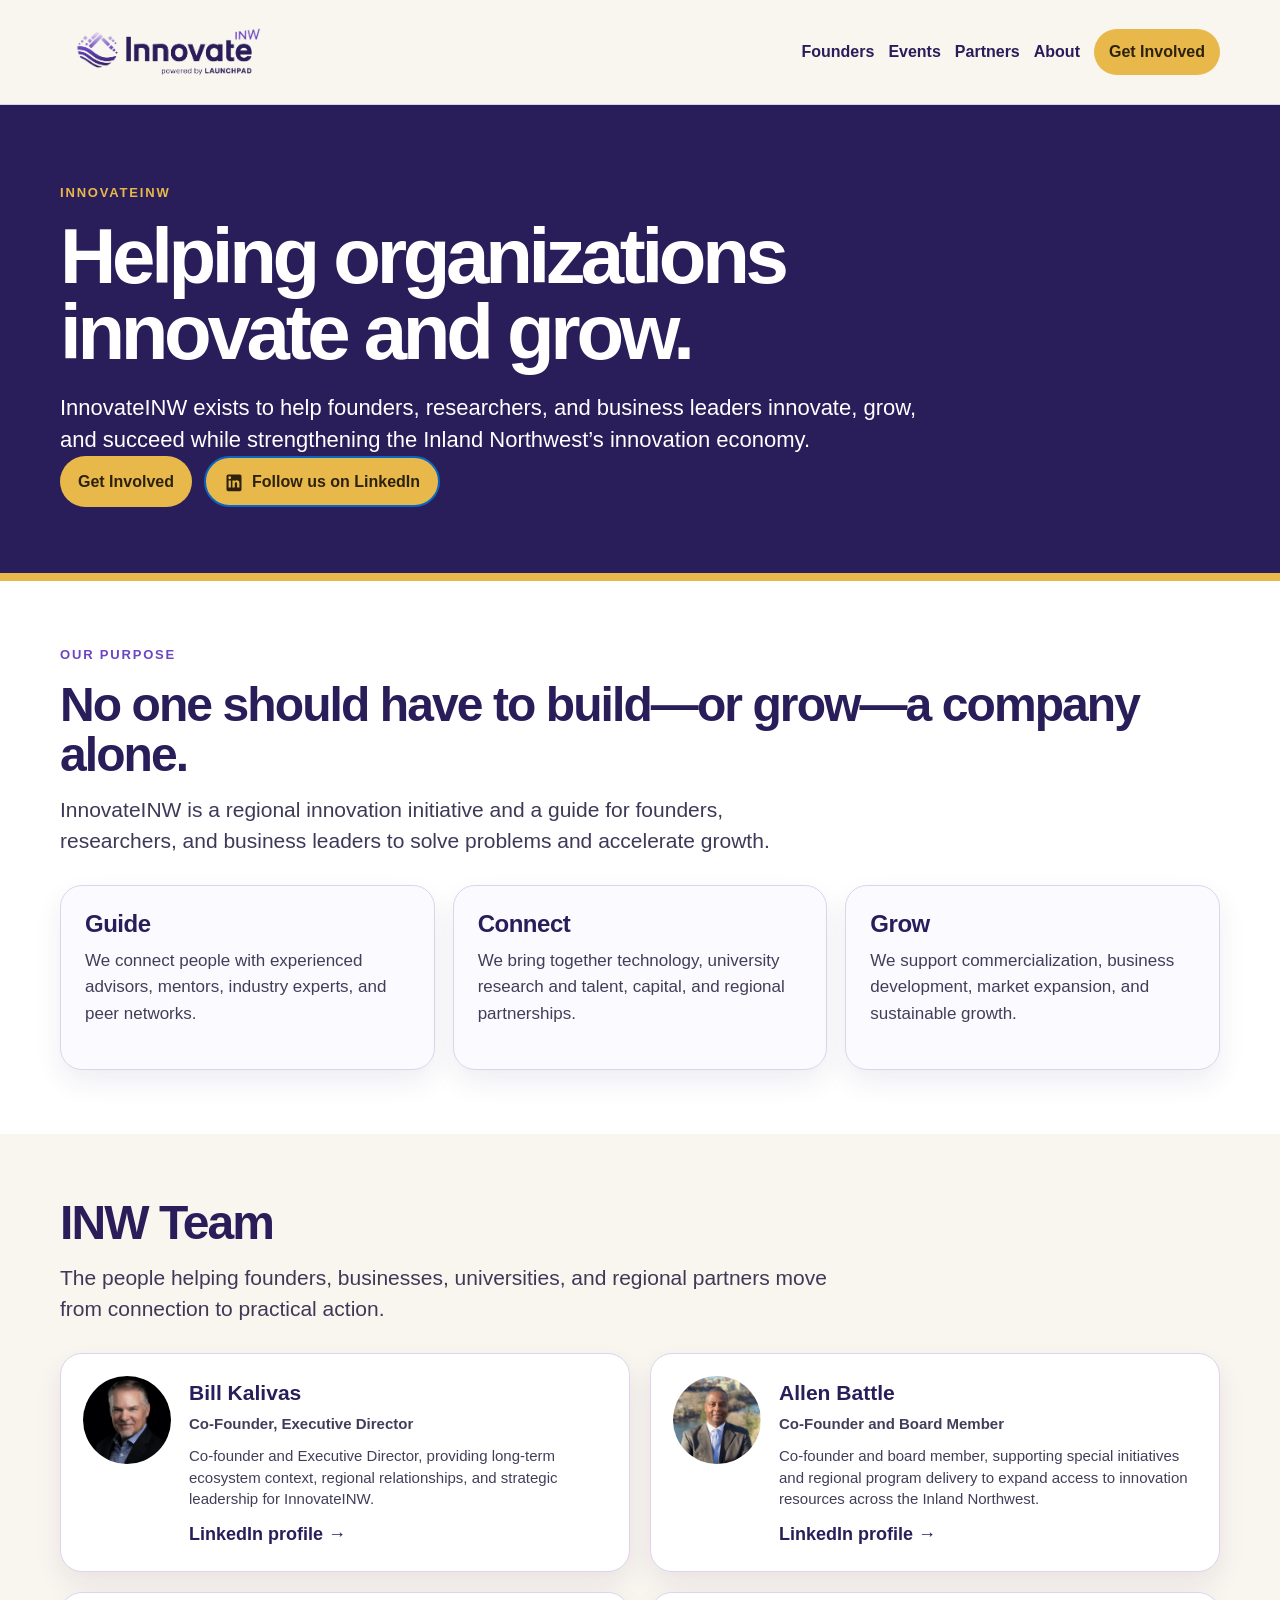
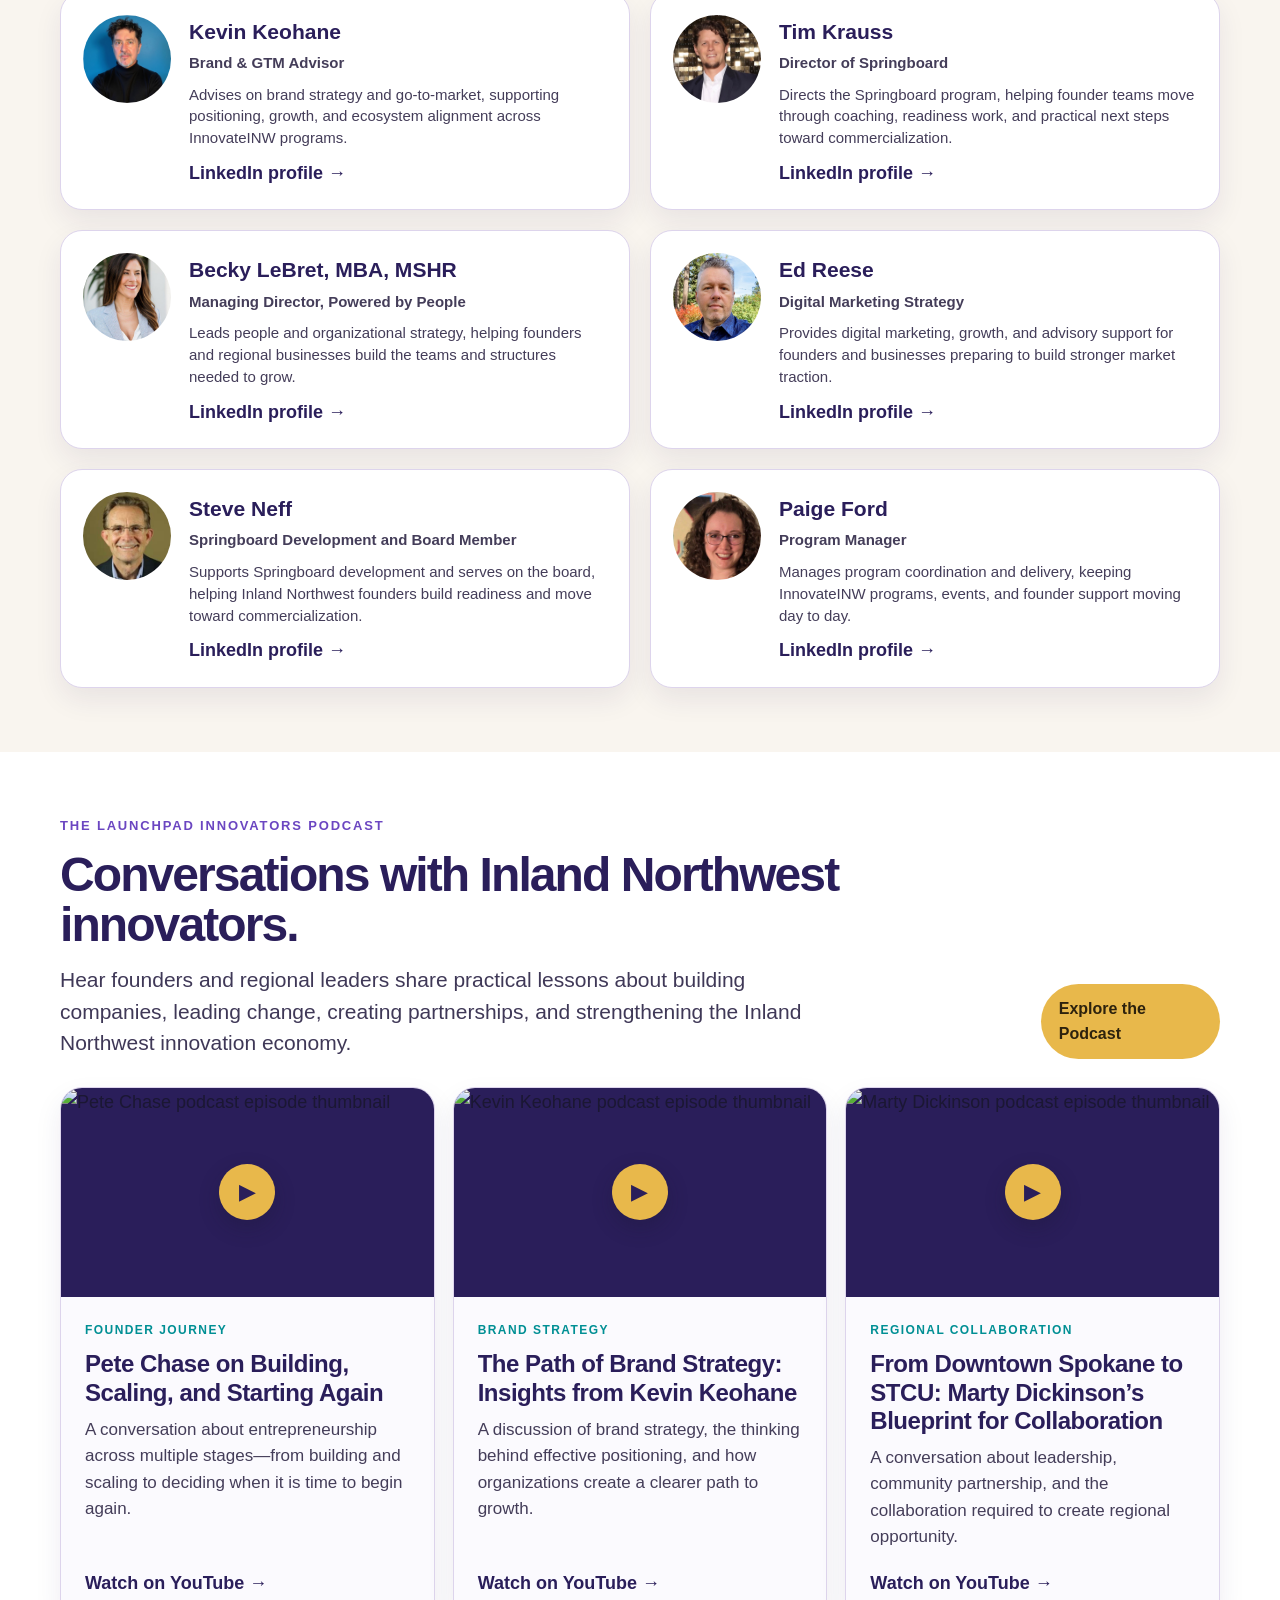
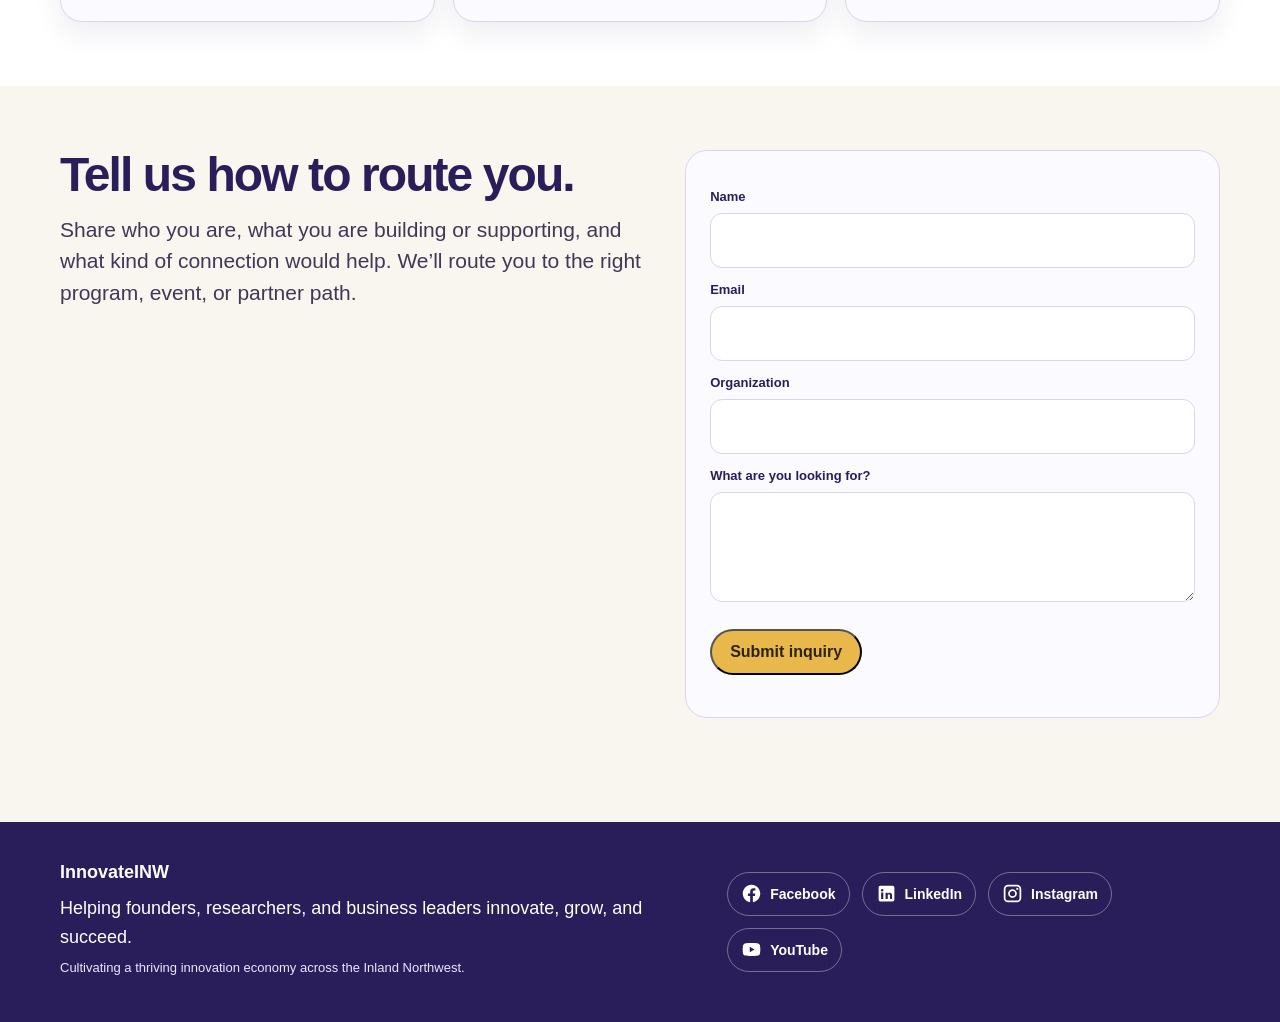
==== about.html @ 396f3098 "Add local headshots for Allen Battle and Ed Reese; remove photo-note sentence Co-Authored-By: Claude" ====
<!doctype html><html lang="en"><head><meta charset="utf-8"><meta name="viewport" content="width=device-width,initial-scale=1"><title>About InnovateINW | Inland Northwest Innovation Network</title>
  <!-- GEO-AEO:START -->
  <meta name="description" content="Learn how InnovateINW guides founders, researchers, and business leaders to innovate and grow while strengthening the Inland Northwest innovation economy.">
  <meta name="robots" content="index,follow,max-image-preview:large,max-snippet:-1,max-video-preview:-1">
  <link rel="canonical" href="https://innovateinw.com/about">
  <meta property="og:type" content="website">
  <meta property="og:site_name" content="InnovateINW">
  <meta property="og:title" content="About InnovateINW | Inland Northwest Innovation Network">
  <meta property="og:description" content="Learn how InnovateINW guides founders, researchers, and business leaders to innovate and grow while strengthening the Inland Northwest innovation economy.">
  <meta property="og:url" content="https://innovateinw.com/about">
  <meta name="twitter:card" content="summary">
  <script type="application/ld+json">{"@context":"https://schema.org","@graph":[{"@type":"Organization","@id":"https://innovateinw.com/#organization","name":"InnovateINW","alternateName":"Innovate Inland Northwest","url":"https://innovateinw.com/","logo":{"@type":"ImageObject","url":"https://innovateinw.com/innovateinw-logo-color.png"},"description":"InnovateINW helps founders, researchers, and business leaders connect with the people, programs, and partnerships they need to innovate, grow, and succeed.","email":"info@launchpadinw.com","areaServed":{"@type":"Place","name":"Inland Northwest"},"sameAs":["https://www.facebook.com/launchpadinlandnorthwest/","https://www.linkedin.com/groups/3544071/","https://www.instagram.com/launchpadinw/","https://www.youtube.com/@launchpadinw"]},{"@type":"WebSite","@id":"https://innovateinw.com/#website","url":"https://innovateinw.com/","name":"InnovateINW","publisher":{"@id":"https://innovateinw.com/#organization"},"inLanguage":"en-US"},{"@type":"AboutPage","@id":"https://innovateinw.com/about#webpage","url":"https://innovateinw.com/about","name":"About InnovateINW","description":"Learn how InnovateINW guides founders, researchers, and business leaders to innovate and grow while strengthening the Inland Northwest innovation economy.","isPartOf":{"@id":"https://innovateinw.com/#website"},"about":{"@id":"https://innovateinw.com/#organization"},"publisher":{"@id":"https://innovateinw.com/#organization"},"inLanguage":"en-US"},{"@type":"PodcastSeries","@id":"https://innovateinw.com/about#podcast","name":"The Launchpad Innovators Podcast","description":"Conversations with Inland Northwest founders and regional leaders about building companies, leading change, creating partnerships, and strengthening the regional innovation economy.","url":"https://www.youtube.com/@launchpadinw/podcasts","publisher":{"@id":"https://innovateinw.com/#organization"},"inLanguage":"en-US"},{"@type":"PodcastEpisode","@id":"https://innovateinw.com/about#podcast-episode-1","name":"Pete Chase on Building, Scaling, and Starting Again","description":"A conversation about entrepreneurship across multiple stages, from building and scaling to deciding when it is time to begin again.","url":"https://www.youtube.com/watch?v=SgtXq2pzBWg","thumbnailUrl":"https://i.ytimg.com/vi/SgtXq2pzBWg/hqdefault.jpg","partOfSeries":{"@id":"https://innovateinw.com/about#podcast"},"publisher":{"@id":"https://innovateinw.com/#organization"},"inLanguage":"en-US"},{"@type":"PodcastEpisode","@id":"https://innovateinw.com/about#podcast-episode-2","name":"The Path of Brand Strategy: Insights from Kevin Keohane","description":"A discussion of brand strategy, effective positioning, and how organizations create a clearer path to growth.","url":"https://www.youtube.com/watch?v=krLCUVaMl3c","thumbnailUrl":"https://i.ytimg.com/vi/krLCUVaMl3c/hqdefault.jpg","partOfSeries":{"@id":"https://innovateinw.com/about#podcast"},"publisher":{"@id":"https://innovateinw.com/#organization"},"inLanguage":"en-US"},{"@type":"PodcastEpisode","@id":"https://innovateinw.com/about#podcast-episode-3","name":"From Downtown Spokane to STCU: Marty Dickinson’s Blueprint for Collaboration","description":"A conversation about leadership, community partnership, and the collaboration required to create regional opportunity.","url":"https://www.youtube.com/watch?v=m3OUrpIhzdY","thumbnailUrl":"https://i.ytimg.com/vi/m3OUrpIhzdY/hqdefault.jpg","partOfSeries":{"@id":"https://innovateinw.com/about#podcast"},"publisher":{"@id":"https://innovateinw.com/#organization"},"inLanguage":"en-US"}]}</script>
  <!-- GEO-AEO:END -->
<link rel="icon" type="image/svg+xml" href="innovateinw-favicon.svg"><link rel="stylesheet" href="styles.css?v=21"></head><body><nav class="nav"><div class="container nav-inner"><a class="brand" href="index.html"><img src="innovateinw-logo-color.png" alt="InnovateINW powered by LaunchPad"></a><button class="menu-toggle" type="button" aria-label="Open menu" aria-expanded="false"><span></span><span></span><span></span></button><div class="menu"><a href="springboard.html">Founders</a><a href="events.html">Events</a><a href="partners.html">Partners</a><a href="about.html">About</a><a class="btn" href="#get-involved">Get Involved</a></div></div></nav><header class="hero"><div class="wrap"><div class="eyebrow">InnovateINW</div><h1>Helping organizations innovate and grow.</h1><p class="hero-actions">InnovateINW exists to help founders, researchers, and business leaders innovate, grow, and succeed while strengthening the Inland Northwest’s innovation economy.</p><p class="hero-actions"><a class="btn" href="#get-involved">Get Involved</a> <a class="btn linkedin-hero-btn" href="https://www.linkedin.com/company/launchpad-inland-northwest/" target="_blank" rel="noopener"><svg viewBox="0 0 24 24" aria-hidden="true"><path d="M19 3a2 2 0 0 1 2 2v16a2 2 0 0 1-2 2H5a2 2 0 0 1-2-2V5a2 2 0 0 1 2-2h14m-.5 15.5v-5.3a3.26 3.26 0 0 0-3.26-3.26c-.85 0-1.84.52-2.32 1.3v-1.11h-2.79v8.37h2.79v-4.93c0-.77.62-1.4 1.39-1.4a1.4 1.4 0 0 1 1.4 1.4v4.93h2.79M6.88 8.56a1.68 1.68 0 0 0 1.68-1.68c0-.93-.75-1.69-1.68-1.69a1.69 1.69 0 0 0-1.69 1.69c0 .93.76 1.68 1.69 1.68m1.39 9.94v-8.37H5.5v8.37h2.77z"/></svg>Follow us on LinkedIn</a> </p></div></header><main><section class="section white"><div class="wrap"><div class="eyebrow purple-eyebrow">Our Purpose</div><h2>No one should have to build—or grow—a company alone.</h2><p class="lead">InnovateINW is a regional innovation initiative and a guide for founders, researchers, and business leaders to solve problems and accelerate growth.</p><div class="cards three"><div class="card"><h3>Guide</h3><p>We connect people with experienced advisors, mentors, industry experts, and peer networks.</p></div><div class="card"><h3>Connect</h3><p>We bring together technology, university research and talent, capital, and regional partnerships.</p></div><div class="card"><h3>Grow</h3><p>We support commercialization, business development, market expansion, and sustainable growth.</p></div></div></div></section>

<section class="section team-section"><div class="wrap">
  <h2>INW Team</h2>
  <p class="lead">The people helping founders, businesses, universities, and regional partners move from connection to practical action.</p>
  <div class="team-grid">
    <article class="team-card">
  <div class="team-photo has-photo" aria-label="Photo of Bill Kalivas" style="background-image:url(assets/team-bill-kalivas.jpg)"></div>
  <div><h3>Bill Kalivas</h3><p class="team-role">Co-Founder, Executive Director</p><p>Co-founder and Executive Director, providing long-term ecosystem context, regional relationships, and strategic leadership for InnovateINW.</p><a href="https://www.linkedin.com/in/billkalivas/" target="_blank" rel="noopener">LinkedIn profile →</a></div>
</article><article class="team-card">
  <div class="team-photo has-photo" aria-label="Photo of Allen Battle" style="background-image:url(assets/team-allen-battle.jpg)"></div>
  <div><h3>Allen Battle</h3><p class="team-role">Co-Founder and Board Member</p><p>Co-founder and board member, supporting special initiatives and regional program delivery to expand access to innovation resources across the Inland Northwest.</p><a href="https://www.linkedin.com/in/allen-battle-959a534/" target="_blank" rel="noopener">LinkedIn profile →</a></div>
</article><article class="team-card">
  <div class="team-photo has-photo" aria-label="Photo of Kevin Keohane" style="background-image:url(assets/team-kevin-keohane.jpg)"></div>
  <div><h3>Kevin Keohane</h3><p class="team-role">Brand & GTM Advisor</p><p>Advises on brand strategy and go-to-market, supporting positioning, growth, and ecosystem alignment across InnovateINW programs.</p><a href="https://www.linkedin.com/in/kkeohane/" target="_blank" rel="noopener">LinkedIn profile →</a></div>
</article><article class="team-card">
  <div class="team-photo has-photo" aria-label="Photo of Tim Krauss" style="background-image:url(assets/team-tim-krauss.jpg)"></div>
  <div><h3>Tim Krauss</h3><p class="team-role">Director of Springboard</p><p>Directs the Springboard program, helping founder teams move through coaching, readiness work, and practical next steps toward commercialization.</p><a href="https://www.linkedin.com/in/timkrauss/" target="_blank" rel="noopener">LinkedIn profile →</a></div>
</article><article class="team-card">
  <div class="team-photo has-photo" aria-label="Photo of Becky LeBret" style="background-image:url(assets/team-becky-lebret.jpg)"></div>
  <div><h3>Becky LeBret, MBA, MSHR</h3><p class="team-role">Managing Director, Powered by People</p><p>Leads people and organizational strategy, helping founders and regional businesses build the teams and structures needed to grow.</p><a href="https://www.linkedin.com/in/beckylebret/" target="_blank" rel="noopener">LinkedIn profile →</a></div>
</article><article class="team-card">
  <div class="team-photo has-photo" aria-label="Photo of Ed Reese" style="background-image:url(assets/team-ed-reese.jpg)"></div>
  <div><h3>Ed Reese</h3><p class="team-role">Digital Marketing Strategy</p><p>Provides digital marketing, growth, and advisory support for founders and businesses preparing to build stronger market traction.</p><a href="https://www.linkedin.com/in/edreese/" target="_blank" rel="noopener">LinkedIn profile →</a></div>
</article><article class="team-card">
  <div class="team-photo has-photo" aria-label="Photo of Steve Neff" style="background-image:url(assets/team-steve-neff.jpg)"></div>
  <div><h3>Steve Neff</h3><p class="team-role">Springboard Development and Board Member</p><p>Supports Springboard development and serves on the board, helping Inland Northwest founders build readiness and move toward commercialization.</p><a href="https://www.linkedin.com/in/steven-king-neff-3153b71/" target="_blank" rel="noopener">LinkedIn profile →</a></div>
</article><article class="team-card">
  <div class="team-photo has-photo" aria-label="Photo of Paige Ford" style="background-image:url(assets/team-paige-ford.jpg)"></div>
  <div><h3>Paige Ford</h3><p class="team-role">Program Manager</p><p>Manages program coordination and delivery, keeping InnovateINW programs, events, and founder support moving day to day.</p><a href="https://www.linkedin.com/in/paigekford/" target="_blank" rel="noopener">LinkedIn profile →</a></div>
</article>
  </div>
</div></section>

<section class="section white podcast-section" id="podcasts"><div class="wrap">
  <div class="eyebrow purple-eyebrow">The Launchpad Innovators Podcast</div>
  <div class="podcast-heading"><div><h2>Conversations with Inland Northwest innovators.</h2><p class="lead">Hear founders and regional leaders share practical lessons about building companies, leading change, creating partnerships, and strengthening the Inland Northwest innovation economy.</p></div><a class="btn" href="https://www.youtube.com/@launchpadinw/podcasts" target="_blank" rel="noopener noreferrer">Explore the Podcast</a></div>
  <div class="cards three podcast-cards">
    <article class="card podcast-card"><a class="podcast-thumbnail" href="https://www.youtube.com/watch?v=SgtXq2pzBWg" target="_blank" rel="noopener noreferrer" aria-label="Watch Pete Chase on Building, Scaling, and Starting Again"><img src="https://i.ytimg.com/vi/SgtXq2pzBWg/hqdefault.jpg" alt="Pete Chase podcast episode thumbnail" loading="lazy"><span aria-hidden="true">▶</span></a><div class="podcast-card-body"><div class="podcast-label">Founder journey</div><h3>Pete Chase on Building, Scaling, and Starting Again</h3><p>A conversation about entrepreneurship across multiple stages—from building and scaling to deciding when it is time to begin again.</p><a href="https://www.youtube.com/watch?v=SgtXq2pzBWg" target="_blank" rel="noopener noreferrer">Watch on YouTube →</a></div></article>
    <article class="card podcast-card"><a class="podcast-thumbnail" href="https://www.youtube.com/watch?v=krLCUVaMl3c" target="_blank" rel="noopener noreferrer" aria-label="Watch The Path of Brand Strategy: Insights from Kevin Keohane"><img src="https://i.ytimg.com/vi/krLCUVaMl3c/hqdefault.jpg" alt="Kevin Keohane podcast episode thumbnail" loading="lazy"><span aria-hidden="true">▶</span></a><div class="podcast-card-body"><div class="podcast-label">Brand strategy</div><h3>The Path of Brand Strategy: Insights from Kevin Keohane</h3><p>A discussion of brand strategy, the thinking behind effective positioning, and how organizations create a clearer path to growth.</p><a href="https://www.youtube.com/watch?v=krLCUVaMl3c" target="_blank" rel="noopener noreferrer">Watch on YouTube →</a></div></article>
    <article class="card podcast-card"><a class="podcast-thumbnail" href="https://www.youtube.com/watch?v=m3OUrpIhzdY" target="_blank" rel="noopener noreferrer" aria-label="Watch From Downtown Spokane to STCU: Marty Dickinson’s Blueprint for Collaboration"><img src="https://i.ytimg.com/vi/m3OUrpIhzdY/hqdefault.jpg" alt="Marty Dickinson podcast episode thumbnail" loading="lazy"><span aria-hidden="true">▶</span></a><div class="podcast-card-body"><div class="podcast-label">Regional collaboration</div><h3>From Downtown Spokane to STCU: Marty Dickinson’s Blueprint for Collaboration</h3><p>A conversation about leadership, community partnership, and the collaboration required to create regional opportunity.</p><a href="https://www.youtube.com/watch?v=m3OUrpIhzdY" target="_blank" rel="noopener noreferrer">Watch on YouTube →</a></div></article>
  </div>
</div></section>

<section class="section" id="get-involved"><div class="wrap split"><div><h2>Tell us how to route you.</h2><p class="lead">Share who you are, what you are building or supporting, and what kind of connection would help. We’ll route you to the right program, event, or partner path.</p></div><form class="formbox" action="https://formsubmit.co/paige@launchpadinw.com" method="POST">
  <input type="hidden" name="_subject" value="InnovateINW routing request - About">
  <input type="hidden" name="_template" value="table">
  <input type="hidden" name="_captcha" value="false">
  <input type="hidden" name="source_page" value="about.html">
  <label for="route-name-about">Name</label><input id="route-name-about" name="name" required>
  <label for="route-email-about">Email</label><input id="route-email-about" name="email" type="email" required>
  <label for="route-org-about">Organization</label><input id="route-org-about" name="organization">
  <label for="route-message-about">What are you looking for?</label><textarea id="route-message-about" name="message" required></textarea>
  <p><button class="btn" type="submit">Submit inquiry</button></p>
</form></div></section></main><footer class="footer"><div class="container footer-inner"><div class="footer-copy"><strong>InnovateINW</strong><p>Helping founders, researchers, and business leaders innovate, grow, and succeed.</p><p class="credit">Cultivating a thriving innovation economy across the Inland Northwest.</p></div><nav class="social-links" aria-label="Social media"><a href="https://www.facebook.com/launchpadinlandnorthwest/" target="_blank" rel="noopener noreferrer" aria-label="Facebook"><svg viewBox="0 0 24 24" aria-hidden="true"><path d="M22 12.07C22 6.51 17.52 2 12 2S2 6.51 2 12.07C2 17.09 5.66 21.25 10.44 22v-7.02H7.9v-2.91h2.54V9.86c0-2.52 1.49-3.91 3.77-3.91 1.09 0 2.23.2 2.23.2V8.6h-1.25c-1.24 0-1.63.77-1.63 1.56v1.88h2.77l-.44 2.91h-2.33V22C18.34 21.25 22 17.09 22 12.07z"/></svg><span>Facebook</span></a><a href="https://www.linkedin.com/groups/3544071/" target="_blank" rel="noopener noreferrer" aria-label="LinkedIn"><svg viewBox="0 0 24 24" aria-hidden="true"><path d="M19 3a2 2 0 0 1 2 2v14a2 2 0 0 1-2 2H5a2 2 0 0 1-2-2V5a2 2 0 0 1 2-2h14M8.34 18.34v-7.5H5.85v7.5h2.49M7.1 9.82a1.44 1.44 0 1 0 0-2.88 1.44 1.44 0 0 0 0 2.88m11.24 8.52v-4.11c0-2.2-1.17-3.22-2.74-3.22-1.26 0-1.83.69-2.15 1.18v-1.01h-2.49v7.16h2.49v-3.55c0-.94.18-1.85 1.35-1.85 1.15 0 1.16 1.08 1.16 1.91v3.49h2.38z"/></svg><span>LinkedIn</span></a><a href="https://www.instagram.com/launchpadinw/" target="_blank" rel="noopener noreferrer" aria-label="Instagram"><svg viewBox="0 0 24 24" aria-hidden="true"><path d="M7 2h10a5 5 0 0 1 5 5v10a5 5 0 0 1-5 5H7a5 5 0 0 1-5-5V7a5 5 0 0 1 5-5m0 2a3 3 0 0 0-3 3v10a3 3 0 0 0 3 3h10a3 3 0 0 0 3-3V7a3 3 0 0 0-3-3H7m10.5 1.5A1.25 1.25 0 1 1 16.25 6.75 1.25 1.25 0 0 1 17.5 5.5M12 7a5 5 0 1 1 0 10 5 5 0 0 1 0-10m0 2a3 3 0 1 0 0 6 3 3 0 0 0 0-6z"/></svg><span>Instagram</span></a><a href="https://www.youtube.com/@launchpadinw" target="_blank" rel="noopener noreferrer" aria-label="YouTube"><svg viewBox="0 0 24 24" aria-hidden="true"><path d="M21.58 7.19a2.9 2.9 0 0 0-2.04-2.05C17.73 4.65 12 4.65 12 4.65s-5.73 0-7.54.49A2.9 2.9 0 0 0 2.42 7.2C1.93 9 1.93 12 1.93 12s0 3 .49 4.81a2.9 2.9 0 0 0 2.04 2.05c1.81.49 7.54.49 7.54.49s5.73 0 7.54-.49a2.9 2.9 0 0 0 2.04-2.05c.49-1.81.49-4.81.49-4.81s0-3-.49-4.81M10 15.15v-6.3L15.45 12 10 15.15z"/></svg><span>YouTube</span></a></nav></div></footer>
<script>
(function(){
  document.querySelectorAll('.menu-toggle').forEach(function(button){
    button.addEventListener('click', function(){
      var nav = button.closest('.nav');
      var open = nav.classList.toggle('open');
      button.setAttribute('aria-expanded', open ? 'true' : 'false');
      button.setAttribute('aria-label', open ? 'Close menu' : 'Open menu');
    });
  });
})();
</script>
</body></html>
---- styles.css ----
:root{--purple:#2A1E5A;--violet:#6B46C1;--gold:#E8B84B;--teal:#008F94;--cream:#F9F5EF;--ink:#1B1733;--muted:#625D76;--line:#DDD4EC;--soft:#F4EDFF}*{box-sizing:border-box}body{margin:0;background:var(--cream);color:var(--ink);font-family:Arial,Helvetica,sans-serif;line-height:1.5}a{color:inherit}.wrap{width:min(1160px,calc(100% - 40px));margin:0 auto}.nav{position:sticky;top:0;background:rgba(249,245,239,.96);border-bottom:1px solid var(--line);z-index:5}.navin{height:72px;display:flex;gap:18px;align-items:center}.brand{font-size:23px;font-weight:900;color:var(--purple);text-decoration:none;letter-spacing:-.03em}.menu{display:flex;gap:14px;margin-left:auto;align-items:center;flex-wrap:wrap}.menu a{font-size:14px;text-decoration:none;color:#3b3457}.btn{display:inline-flex;background:var(--gold);border-radius:999px;padding:12px 18px;font-weight:800;text-decoration:none;color:#2d220d}.btn.alt{background:transparent;color:#fff;border:1px solid rgba(255,255,255,.6)}.btn.light{background:#fff;color:var(--purple)}.hero{background:var(--purple);color:#fff;padding:78px 0 66px;border-bottom:8px solid var(--gold)}.eyebrow{text-transform:uppercase;letter-spacing:.14em;font-size:12px;font-weight:900;color:var(--gold);margin-bottom:14px}.hero h1{font-size:clamp(38px,6vw,72px);line-height:.96;letter-spacing:-.055em;margin:0 0 22px;max-width:950px}.hero p{font-size:20px;color:#EDE6FF;max-width:790px;margin:0 0 28px}.section{padding:64px 0}.section.white{background:#fff}h2{font-size:clamp(30px,4vw,48px);line-height:1.04;letter-spacing:-.04em;color:var(--purple);margin:0 0 14px}.lead{font-size:19px;color:var(--muted);max-width:780px;margin:0 0 28px}.cards{display:grid;grid-template-columns:repeat(4,1fr);gap:18px}.cards.three{grid-template-columns:repeat(3,1fr)}.cards.two{grid-template-columns:repeat(2,1fr)}.card{background:#fff;border:1px solid var(--line);border-radius:22px;padding:24px;box-shadow:0 12px 28px rgba(42,30,90,.08)}.white .card{background:#FBFAFE}.card h3{font-size:22px;letter-spacing:-.02em;color:var(--purple);margin:0 0 10px}.card p{color:var(--muted);margin:0 0 18px}.path{background:var(--purple);color:#fff}.path h3{color:#fff}.path p{color:#EDE6FF}.coin{width:42px;height:42px;border-radius:50%;background:var(--gold);display:flex;align-items:center;justify-content:center;color:#4A3504;font-weight:900;margin-bottom:18px}.split{display:grid;grid-template-columns:1.05fr .95fr;gap:34px;align-items:start}.panel{background:#fff;border:1px solid var(--line);border-radius:24px;padding:30px;box-shadow:0 12px 28px rgba(42,30,90,.08)}ul{padding-left:20px;color:var(--muted)}li{margin:8px 0}.steps{display:grid;grid-template-columns:repeat(4,1fr);gap:14px;counter-reset:s}.step{background:#fff;border:1px solid var(--line);border-radius:18px;padding:18px;counter-increment:s}.step:before{content:counter(s);display:flex;align-items:center;justify-content:center;width:30px;height:30px;border-radius:50%;background:var(--gold);font-weight:900;margin-bottom:10px}.event{display:grid;grid-template-columns:92px 1fr auto;gap:18px;align-items:center;background:#fff;border:1px solid var(--line);border-radius:18px;padding:18px;margin:12px 0}.date{background:#FFF4D6;border:1px solid var(--gold);border-radius:14px;padding:14px;text-align:center;font-weight:900;color:var(--purple)}.formbox{background:#FBFAFE;border:1px solid var(--line);border-radius:22px;padding:24px}label{display:block;font-size:13px;font-weight:800;color:var(--purple);margin:12px 0 6px}input,select,textarea{width:100%;border:1px solid var(--line);border-radius:12px;background:#fff;padding:12px;font:inherit}textarea{min-height:110px}.footer{background:var(--purple);color:#fff;padding:36px 0;margin-top:40px}.footer p{color:#EDE6FF;margin:8px 0}.muted{color:var(--muted)}@media(max-width:900px){.cards{grid-template-columns:repeat(2,1fr)}.cards.three,.cards.two,.steps,.split{grid-template-columns:1fr}.menu{display:none}.event{grid-template-columns:1fr}}


/* v3 corrections: keep first landing-page structure, add contrast/logo/proof/image support */
.brand{display:flex;align-items:center}.brand img{height:42px;width:auto;display:block}.logo-tile img{max-width:82%;max-height:58px;object-fit:contain}
.path .btn.white,.path-card .btn.light,.btn.light{background:#E8B84B!important;color:#2d220d!important;border:0!important}.path-card h3,.path-card p{color:white}.path-card .btn.light{color:#2d220d!important}
.logo-wall{display:grid;grid-template-columns:repeat(4,1fr);gap:14px;margin-top:22px}.logo-tile{height:86px;border:1px solid #DDD4EC;border-radius:18px;background:#fff;display:flex;align-items:center;justify-content:center;text-align:center;font-weight:900;color:#2A1E5A;box-shadow:0 8px 18px rgba(42,30,90,.06);padding:12px}.logo-group{margin-top:30px}.logo-group h3{color:#2A1E5A;margin:0 0 10px}.proof-note{font-size:14px;color:#625D76;margin-top:14px}
.regional-band{display:grid;grid-template-columns:1.05fr .95fr;gap:34px;align-items:center}.regional-photo{min-height:330px;border-radius:24px;background-size:cover;background-position:center;box-shadow:0 12px 28px rgba(42,30,90,.14)}.service-narrative{background:#fff;border:1px solid #DDD4EC;border-radius:22px;padding:26px;box-shadow:0 12px 28px rgba(42,30,90,.08)}
@media(max-width:900px){.logo-wall{grid-template-columns:repeat(2,1fr)}.regional-band{grid-template-columns:1fr}}


/* v4 legibility pass */
body{font-size:18px;line-height:1.58;color:#1B1733;background:#F9F5EF}
.hero{background-blend-mode:multiply!important}.hero h1{font-size:clamp(44px,6.6vw,78px);line-height:.98;max-width:980px;color:#fff}.hero p{font-size:22px;line-height:1.45;color:#FFFFFF;max-width:860px;font-weight:500}.eyebrow{font-size:13px;color:#E8B84B}.btn{font-size:16px;min-height:46px}.btn.secondary,.btn.alt{color:#fff!important;border:2px solid rgba(255,255,255,.7)!important}.nav{background:#F9F5EF}.menu a{font-size:15px;color:#221B3F;font-weight:700}.lead{font-size:21px;line-height:1.5;color:#3F3857}.card p{font-size:17px;line-height:1.55;color:#443D59}.card h3{font-size:24px;line-height:1.18}.path-card,.path{background:#2A1E5A!important;color:#fff!important}.path-card h3,.path-card p,.path h3,.path p{color:#fff!important}.path-card .btn.light,.path .btn.white,.btn.light{background:#E8B84B!important;color:#2d220d!important;border:0!important}.section h2{color:#2A1E5A}.section.alt,.white{background:#fff}.logo-tile{background:#fff;color:#2A1E5A;font-size:16px}.proof-note{color:#443D59}.service-narrative,.panel{color:#1B1733}.regional-band p{font-size:19px;color:#332B4B}.footer p{color:#fff}.credit{color:#EDE6FF!important}.subnav a{margin:6px}
/* Avoid tiny illegible preview-style text anywhere in prototype */
small,.small,.mini-caption,.credit{font-size:13px;line-height:1.45}


/* v5 exact fix: homepage role-router cards must never be white-on-white */
.role-router-section{background:#F9F5EF!important;}
.role-router-section h2{color:#2A1E5A!important;}
.role-router-section .lead{color:#3F3857!important;}
.role-router-card,
a.role-router-card,
.role-router-section .path-card,
.role-router-section a.path-card{
  background:#2A1E5A!important;
  background-color:#2A1E5A!important;
  color:#FFFFFF!important;
  border:2px solid #6B46C1!important;
  box-shadow:0 16px 34px rgba(42,30,90,.20)!important;
  text-decoration:none!important;
}
.role-router-card h3,
.role-router-card p,
.role-router-section .path-card h3,
.role-router-section .path-card p{
  color:#FFFFFF!important;
  opacity:1!important;
}
.role-router-card .coin,
.role-router-section .path-card .coin{
  background:#E8B84B!important;
  color:#2d220d!important;
}
.role-router-card .btn,
.role-router-card .btn.light,
.role-router-section .path-card .btn,
.role-router-section .path-card .btn.light{
  background:#E8B84B!important;
  color:#2d220d!important;
  border:2px solid #E8B84B!important;
  opacity:1!important;
}


/* v6 consistent right-side navigation */
.container,.wrap{max-width:1160px;width:calc(100% - 40px);margin:0 auto}.nav{background:#F9F5EF!important;border-bottom:1px solid #DDD4EC!important}.nav-inner,.navin{height:76px;display:flex;align-items:center;gap:18px}.brand{display:flex;align-items:center;flex:0 0 auto}.brand img{height:42px;width:auto;display:block}.menu{margin-left:auto!important;display:flex!important;align-items:center!important;justify-content:flex-end!important;gap:14px;flex-wrap:nowrap}.menu a{font-size:16px;font-weight:800;color:#2A1E5A!important;text-decoration:none;white-space:nowrap}.menu a.btn{color:#2d220d!important;background:#E8B84B!important;padding:10px 15px}@media(max-width:980px){.menu{gap:9px}.menu a{font-size:14px}.brand img{height:34px}}@media(max-width:760px){.menu{display:none!important}}


/* v7 rule: never underline body copy or headlines */
a,
a:link,
a:visited,
a:hover,
a:active,
h1,h2,h3,h4,h5,h6,
p,.lead,.card,.card *,.path-card,.path-card *,
.role-router-section,.role-router-section *,
.logo-tile,.logo-tile *,
.service,.service *,
.panel,.panel *{
  text-decoration:none!important;
}
/* Keep interactive affordance without underlines */
a.card:hover,
a.path-card:hover,
a.role-router-card:hover{
  transform:translateY(-2px);
  box-shadow:0 18px 38px rgba(42,30,90,.24)!important;
}
.menu a:hover{color:#6B46C1!important;text-decoration:none!important;}


/* v8 team + Springboard Scale additions */
.team-grid{display:grid;grid-template-columns:repeat(2,1fr);gap:20px}.team-card{background:#fff;border:1px solid #DDD4EC;border-radius:22px;padding:22px;box-shadow:0 12px 28px rgba(42,30,90,.08);display:grid;grid-template-columns:88px 1fr;gap:18px;align-items:start}.team-photo{width:88px;height:88px;border-radius:50%;background:linear-gradient(135deg,#E8B84B,#B8A9D9);display:flex;align-items:center;justify-content:center;color:#2A1E5A;font-weight:900;font-size:26px;overflow:hidden}.team-card h3{margin:0 0 4px;color:#2A1E5A}.team-role{font-weight:800;color:#6B46C1;font-size:14px;margin:0 0 8px}.team-card p{font-size:15px;line-height:1.45;color:#443D59;margin:0 0 10px}.team-card a{text-decoration:none!important;color:#2A1E5A;font-weight:900}.photo-note{font-size:13px;color:#625D76;margin-top:16px}.scale-services{display:grid;grid-template-columns:repeat(2,1fr);gap:16px;margin-top:20px}.scale-service{background:#fff;border:1px solid #DDD4EC;border-radius:18px;padding:20px;box-shadow:0 10px 22px rgba(42,30,90,.06)}.scale-service h3{color:#2A1E5A;margin:0 0 8px}.scale-service p{color:#443D59}.container,.wrap{max-width:1160px;width:calc(100% - 40px);margin:0 auto}.nav-inner,.navin{height:76px;display:flex;align-items:center;gap:18px}.menu{margin-left:auto!important;justify-content:flex-end!important}.menu a{text-decoration:none!important}.brand img{height:42px;width:auto}a,h1,h2,h3,h4,h5,h6,p,.card *,.team-card *{text-decoration:none!important}@media(max-width:900px){.team-grid,.scale-services{grid-template-columns:1fr}.team-card{grid-template-columns:1fr}.team-photo{width:76px;height:76px}}


/* v9 homepage photo gallery + team headshots */
.photo-gallery{display:grid;grid-template-columns:2fr 1fr 1fr;grid-auto-rows:220px;gap:16px;margin-top:26px}.photo-card{border-radius:22px;background-size:cover;background-position:center;position:relative;overflow:hidden;box-shadow:0 12px 28px rgba(42,30,90,.12)}.photo-card:first-child{grid-row:span 2}.photo-card span{position:absolute;left:14px;bottom:14px;background:rgba(42,30,90,.82);color:#fff;border-radius:999px;padding:7px 11px;font-size:13px;font-weight:800}.team-photo{background-size:cover!important;background-position:center!important}.team-photo.has-photo{font-size:0}.hero .btn{background:#E8B84B!important;color:#2d220d!important}@media(max-width:900px){.photo-gallery{grid-template-columns:1fr;grid-auto-rows:220px}.photo-card:first-child{grid-row:span 1}}

/* v10 Kevin feedback pass: clearer homepage, larger logo, Springboard process, Copper embed */
.brand img{height:58px!important;width:auto;display:block}.nav-inner,.navin{min-height:92px!important;height:auto!important;padding:12px 0}.home-hero,.springboard-hero,.scale-hero{min-height:560px;display:flex;align-items:center}.buttonrow{display:flex;gap:14px;flex-wrap:wrap}.purple-eyebrow{color:#6B46C1!important}.visual-split{align-items:center}.section-photo{min-height:430px;border-radius:26px;background-size:cover;background-position:center;position:relative;overflow:hidden;box-shadow:0 16px 34px rgba(42,30,90,.16)}.section-photo span{position:absolute;left:18px;bottom:18px;background:rgba(42,30,90,.84);color:#fff;border-radius:999px;padding:8px 13px;font-size:13px;font-weight:900}.event-stack{display:grid;gap:14px}.mini-event{grid-template-columns:86px 1fr auto;margin:0}.program-card{padding:0;overflow:hidden}.program-card h3,.program-card p,.program-card .btn{margin-left:24px;margin-right:24px}.program-card .btn{margin-bottom:24px}.program-image{height:190px;background-size:cover;background-position:center;margin-bottom:22px}.route-strip{margin-top:32px;background:#2A1E5A;color:#fff;border-radius:24px;padding:28px;display:flex;gap:24px;align-items:center;justify-content:space-between;box-shadow:0 16px 34px rgba(42,30,90,.18)}.route-strip h3{color:#fff;margin:0 0 6px;font-size:26px}.route-strip p{color:#EDE6FF;margin:0}.route-strip .btn{flex:0 0 auto}.process-timeline{display:grid;grid-template-columns:repeat(3,1fr);gap:18px;margin-top:28px}.phase{border-radius:24px;padding:26px;background:#fff;box-shadow:0 14px 30px rgba(42,30,90,.10);border-top:10px solid #E8B84B}.phase-teal{border-top-color:#008F94}.phase-purple{border-top-color:#6B46C1}.phase-label{text-transform:uppercase;letter-spacing:.12em;font-size:12px;font-weight:900;color:#6B46C1;margin-bottom:10px}.phase h3{color:#2A1E5A;margin:0 0 14px;font-size:26px}.phase ol{padding-left:20px;color:#443D59}.phase li{margin:8px 0}.bml-cycle{min-height:430px;position:relative;background:radial-gradient(circle at center,#fff 0,#fff 25%,#F4EDFF 26%,#F4EDFF 100%);border:1px solid #DDD4EC;border-radius:30px;box-shadow:0 16px 34px rgba(42,30,90,.12)}.bml-node{position:absolute;width:170px;height:170px;border-radius:50%;display:flex;flex-direction:column;align-items:center;justify-content:center;text-align:center;color:#fff;padding:18px;box-shadow:0 14px 28px rgba(42,30,90,.16)}.bml-node strong{font-size:28px}.bml-node span{font-size:14px;font-weight:800}.bml-node.build{background:#2A1E5A;left:50%;top:28px;transform:translateX(-50%)}.bml-node.measure{background:#008F94;right:42px;bottom:52px}.bml-node.learn{background:#E8B84B;color:#2d220d;left:42px;bottom:52px}.bml-center{position:absolute;left:50%;top:55%;transform:translate(-50%,-50%);background:#fff;color:#2A1E5A;border:2px solid #DDD4EC;border-radius:50%;width:138px;height:138px;display:flex;align-items:center;justify-content:center;text-align:center;font-weight:900}.bml-arrow{position:absolute;font-size:48px;color:#6B46C1;font-weight:900}.arrow-one{right:145px;top:145px;transform:rotate(35deg)}.arrow-two{right:210px;bottom:40px;transform:rotate(145deg)}.arrow-three{left:145px;top:145px;transform:rotate(-35deg)}.testimonial-card{display:grid;grid-template-columns:330px 1fr;gap:34px;align-items:center;background:#fff;border:1px solid #DDD4EC;border-radius:30px;padding:34px;box-shadow:0 16px 34px rgba(42,30,90,.12)}.testimonial-photo{min-height:360px;border-radius:24px;background-size:cover;background-position:center top;box-shadow:0 12px 28px rgba(42,30,90,.12)}.testimonial-quote{font-size:20px;line-height:1.55;color:#332B4B}.testimonial-name{font-weight:900;color:#2A1E5A}.compact-gallery{grid-template-columns:repeat(3,1fr);grid-auto-rows:260px}.compact-gallery .photo-card:first-child{grid-row:span 1}.copper-box{padding:0;overflow:hidden;background:#fff}.copper-box iframe{width:100%;height:760px;border:0;display:block}p{font-size:18px;color:#332B4B}.emphasis-panel ul{font-size:18px}
@media(max-width:980px){.brand img{height:44px!important}.nav-inner,.navin{min-height:74px!important}.menu{gap:8px}.home-hero,.springboard-hero,.scale-hero{min-height:500px}.process-timeline,.compact-gallery{grid-template-columns:1fr}.route-strip{flex-direction:column;align-items:flex-start}.testimonial-card{grid-template-columns:1fr}.testimonial-photo{min-height:320px}.bml-cycle{min-height:520px}.bml-node.build{top:26px}.bml-node.measure{right:calc(50% - 85px);bottom:170px}.bml-node.learn{left:calc(50% - 85px);bottom:18px}.bml-center{display:none}.bml-arrow{display:none}.mini-event{grid-template-columns:1fr}.program-card .btn{margin-bottom:24px}}
@media(max-width:760px){.brand img{height:42px!important}.home-hero,.springboard-hero,.scale-hero{min-height:460px}.hero h1{font-size:42px}.hero p{font-size:20px}.section-photo{min-height:300px}.bml-cycle{min-height:590px}.bml-node{width:160px;height:160px}.testimonial-card{padding:22px}.process-timeline{gap:14px}}

/* v10 layout refinement fixes: card alignment, BML alignment, contrast overlay */
.home-hero,.springboard-hero,.scale-hero{background-size:cover!important;background-position:center!important}
.program-cards{display:grid;grid-template-columns:repeat(3,1fr);align-items:stretch}
.program-card{display:flex;flex-direction:column;justify-content:space-between;height:100%}
.program-card p{flex-grow:1;margin-bottom:20px}
.program-card .btn{margin-top:auto}
.cards{display:grid;grid-template-columns:repeat(4,1fr);align-items:stretch}
.role-router-card{display:flex;flex-direction:column;justify-content:space-between;height:100%}
.role-router-card p{flex-grow:1;margin-bottom:22px}
.role-router-card .btn{margin-top:auto}
.process-timeline{display:grid;grid-template-columns:repeat(3,1fr);align-items:stretch}
.phase{display:flex;flex-direction:column;height:100%}
.phase ol{flex-grow:1}
.bml-cycle{display:flex!important;align-items:center!important;justify-content:center!important;position:relative}
.learning-loop-section{overflow:hidden}


/* v10b event integration treatment */
.enhanced-event{grid-template-columns:92px 1fr;margin:16px 0;align-items:start}.event-links{display:flex;gap:10px;flex-wrap:wrap;margin-top:14px}.event-links .btn.light{background:#fff!important;border:2px solid #E8B84B!important;color:#2A1E5A!important}.panel ol{color:#443D59;padding-left:20px}.panel ol li{margin:8px 0}
@media(max-width:900px){.enhanced-event{grid-template-columns:1fr}}

/* v12 partner/sponsor logo carousel */
.partner-logo-section{overflow:hidden}.logo-carousel{position:relative;margin-top:28px;padding:10px 0;overflow:hidden}.logo-carousel:before,.logo-carousel:after{content:"";position:absolute;top:0;bottom:0;width:70px;z-index:2;pointer-events:none}.logo-carousel:before{left:0;background:linear-gradient(90deg,#F9F5EF,rgba(249,245,239,0))}.logo-carousel:after{right:0;background:linear-gradient(270deg,#F9F5EF,rgba(249,245,239,0))}.logo-track{display:flex;gap:18px;width:max-content;animation:logoScroll 34s linear infinite}.logo-carousel:hover .logo-track{animation-play-state:paused}.partner-logo-card{width:220px;height:136px;flex:0 0 auto;background:#fff;border:1px solid #DDD4EC;border-radius:22px;box-shadow:0 12px 28px rgba(42,30,90,.08);display:flex;flex-direction:column;align-items:center;justify-content:center;padding:18px;text-align:center;color:#2A1E5A;font-weight:900}.partner-logo-card img{max-width:170px;max-height:70px;object-fit:contain;display:block;margin-bottom:10px}.partner-logo-card span{font-size:13px;color:#625D76}.placeholder-logo{border:2px dashed #B8A9D9;background:#FBFAFE}.placeholder-logo strong{font-size:20px;color:#2A1E5A}.partner-note{margin-top:18px;color:#625D76;font-size:15px}@keyframes logoScroll{from{transform:translateX(0)}to{transform:translateX(-45%)}}@media(max-width:900px){.partner-logo-card{width:190px;height:122px}.logo-track{animation-duration:42s}}

/* v13 responsive hamburger navigation */
.menu-toggle{display:none;margin-left:auto;width:46px;height:42px;border:1px solid #DDD4EC;border-radius:12px;background:#fff;align-items:center;justify-content:center;flex-direction:column;gap:5px;cursor:pointer;box-shadow:0 6px 16px rgba(42,30,90,.08)}
.menu-toggle span{display:block;width:22px;height:3px;border-radius:999px;background:#2A1E5A;transition:transform .18s ease,opacity .18s ease}.nav.open .menu-toggle span:nth-child(1){transform:translateY(8px) rotate(45deg)}.nav.open .menu-toggle span:nth-child(2){opacity:0}.nav.open .menu-toggle span:nth-child(3){transform:translateY(-8px) rotate(-45deg)}
@media(max-width:760px){
  .nav-inner,.navin{position:relative;min-height:74px!important;padding:10px 0!important}.menu-toggle{display:flex!important}.nav .menu{display:none!important;position:absolute;left:0;right:0;top:100%;margin-left:0!important;background:#F9F5EF;border:1px solid #DDD4EC;border-radius:0 0 20px 20px;box-shadow:0 18px 34px rgba(42,30,90,.18);padding:12px;z-index:20;flex-direction:column!important;align-items:stretch!important;gap:6px!important}.nav.open .menu{display:flex!important}.nav .menu a{display:block;width:100%;font-size:18px!important;padding:12px 14px;border-radius:12px}.nav .menu a.btn{text-align:center;display:flex!important;justify-content:center}.brand img{height:42px!important}.hero{padding-top:54px}
}

/* v14: show hamburger through tablet widths too; fixes Partners mobile/tablet nav visibility */
@media(max-width:980px){
  .nav-inner,.navin{position:relative;min-height:74px!important;padding:10px 0!important}
  .menu-toggle{display:flex!important;margin-left:auto!important;flex:0 0 auto!important;z-index:30!important}
  .nav .menu{display:none!important;position:absolute!important;left:0!important;right:0!important;top:100%!important;margin-left:0!important;background:#F9F5EF!important;border:1px solid #DDD4EC!important;border-radius:0 0 20px 20px!important;box-shadow:0 18px 34px rgba(42,30,90,.18)!important;padding:12px!important;z-index:25!important;flex-direction:column!important;align-items:stretch!important;gap:6px!important;justify-content:flex-start!important;flex-wrap:nowrap!important}
  .nav.open .menu{display:flex!important}
  .nav .menu a{display:block!important;width:100%!important;font-size:18px!important;padding:12px 14px!important;border-radius:12px!important;white-space:normal!important}
  .nav .menu a.btn{display:flex!important;justify-content:center!important;text-align:center!important}
}

/* v15 LinkedIn section styles */
.alt-purple-btn{background:#2A1E5A!important;color:#fff!important;border:2px solid #2A1E5A!important;display:inline-flex;align-items:center}.alt-purple-btn:hover{background:#6B46C1!important;border-color:#6B46C1!important}.article-cards{display:grid;grid-template-columns:repeat(3,1fr);align-items:stretch}.article-card{display:flex;flex-direction:column;justify-content:space-between;height:100%;border-top:5px solid #6B46C1}.article-meta{font-size:12px;font-weight:900;text-transform:uppercase;color:#6B46C1;margin-bottom:12px;letter-spacing:.08em}.article-card h3{font-size:20px;line-height:1.24;color:#2A1E5A;margin:0 0 12px;height:auto}.article-card p{font-size:15px;line-height:1.5;color:#443D59;flex-grow:1;margin-bottom:18px}.article-card .btn{margin-top:auto;display:inline-flex;justify-content:center}

/* v16 LinkedIn hero button */
.linkedin-hero-btn{background:#0A66C2!important;color:#fff!important;border:2px solid #0A66C2!important;display:inline-flex!important;align-items:center!important;gap:8px!important;margin-left:10px!important}.linkedin-hero-btn svg{width:20px;height:20px;fill:currentColor;flex:0 0 auto}.linkedin-hero-btn:hover{background:#084b91!important;border-color:#084b91!important;color:#fff!important}@media(max-width:760px){.hero p .linkedin-hero-btn{margin-left:0!important;margin-top:10px!important}.hero p a.btn{margin-right:8px;margin-bottom:8px}}

/* v17: Kevin feedback — make InnovateINW logo 15% larger sitewide */
.brand img{height:80px!important;width:auto!important;display:block!important}
@media(max-width:980px){.brand img{height:60px!important}}
@media(max-width:760px){.brand img{height:56px!important}}

/* v18: homepage featured Eventbrite events with visual cards */
.home-event-cards{display:grid;gap:18px}.home-event-card{background:#fff;border:1px solid #DDD4EC;border-radius:24px;overflow:hidden;box-shadow:0 14px 30px rgba(42,30,90,.10)}.home-event-image{display:block;min-height:170px;background-size:cover;background-position:center;position:relative}.home-event-image:after,.event-visual-card:after{content:"";position:absolute;inset:0;background:linear-gradient(180deg,rgba(42,30,90,0),rgba(42,30,90,.78))}.home-event-image span,.event-visual-card span{position:absolute;left:16px;right:16px;bottom:14px;z-index:1;color:#fff;font-weight:900;text-shadow:0 2px 8px rgba(0,0,0,.35)}.home-event-body{display:grid;grid-template-columns:86px 1fr;gap:16px;padding:20px}.home-event-body h3{margin:0 0 8px;color:#2A1E5A;font-size:23px;line-height:1.18}.home-event-body p{margin:0 0 12px}.home-event-visuals{display:grid;grid-template-columns:1fr 1fr;grid-auto-rows:210px;gap:16px}.event-visual-card{position:relative;border-radius:24px;overflow:hidden;background-size:cover;background-position:center;box-shadow:0 16px 34px rgba(42,30,90,.16);min-height:210px}.event-visual-card.large{grid-column:1 / -1;min-height:260px}.event-visual-card:hover,.home-event-image:hover{transform:translateY(-2px);box-shadow:0 20px 40px rgba(42,30,90,.22)!important}@media(max-width:900px){.home-event-body{grid-template-columns:1fr}.home-event-visuals{grid-template-columns:1fr}.event-visual-card.large{min-height:220px}}

/* v20: July 14 enhancement pass — aligned hero actions, guidance copy, form placement and Springboard tabs */
.hero-actions{display:flex!important;align-items:stretch!important;gap:12px!important;flex-wrap:wrap!important;margin:0!important}
.hero-actions .btn{display:inline-flex!important;align-items:center!important;justify-content:center!important;margin:0!important;min-height:50px!important}
.hero-actions .linkedin-hero-btn{margin-left:0!important}
.home-guidance-section{border-bottom:1px solid #DDD4EC}.home-guidance-copy{max-width:940px!important}.home-guidance-copy p{max-width:900px}.home-guidance-copy .lead{max-width:900px}.guidance-close{font-size:24px!important;color:#2A1E5A!important;margin:28px 0 0}.general-contact-section{border-top:1px solid #DDD4EC}
.application-intro{max-width:900px}.form-tabs{margin-top:30px}.tab-list{display:flex;gap:10px;flex-wrap:wrap;border-bottom:2px solid #DDD4EC;padding:0 0 12px;margin-bottom:22px}.form-tab{appearance:none;border:2px solid #DDD4EC;background:#fff;color:#2A1E5A;border-radius:999px;padding:13px 20px;font:inherit;font-size:16px;font-weight:900;cursor:pointer}.form-tab:hover,.form-tab:focus-visible{border-color:#6B46C1;outline:3px solid rgba(107,70,193,.18);outline-offset:2px}.form-tab.active{background:#2A1E5A;color:#fff;border-color:#2A1E5A}.tab-panel[hidden]{display:none!important}.tab-panel{max-width:880px}.tab-panel .copper-box{padding:0;border:0;border-radius:0;box-shadow:none;background:transparent;overflow:visible}.tab-panel .copper-box iframe{width:100%;border:0;border-radius:0;display:block;overflow:hidden}.tab-panel .copper-application iframe{height:1160px}.tab-panel .copper-mentor iframe{height:880px}
@media(max-width:760px){.hero-actions{flex-direction:column!important;align-items:stretch!important}.hero-actions .btn{width:100%!important;margin:0!important}.tab-list{display:grid;grid-template-columns:1fr}.form-tab{width:100%}.tab-panel .copper-application iframe{height:1240px}.tab-panel .copper-mentor iframe{height:960px}}

/* v21: homepage alignment corrections and restored Masterclasses event */
.home-guidance-copy{max-width:1160px!important;width:calc(100% - 40px)!important;margin-left:auto!important;margin-right:auto!important}
.home-guidance-copy p,.home-guidance-copy .lead{max-width:900px}
.home-events-intro{max-width:780px;margin-bottom:28px}
.home-events-layout{display:grid;grid-template-columns:1.05fr .95fr;gap:34px;align-items:start}
.home-events-layout .event-photo{align-self:start;min-height:430px;margin:0}
@media(max-width:900px){.home-events-layout{grid-template-columns:1fr}.home-events-layout .event-photo{min-height:300px}}

/* Answer-engine readability: concise definition and visible FAQ content. */
.answer-block{margin-top:32px;padding:24px 28px;border-left:5px solid #f4c542;background:#f7f5fb;border-radius:8px}
.answer-block h2{margin-top:0}.answer-block p:last-child{margin-bottom:0}
.faq-list{display:grid;gap:12px;max-width:900px;margin-top:28px}
.faq-list details{background:#f7f5fb;border:1px solid #e3deee;border-radius:8px;padding:0 20px}
.faq-list summary{cursor:pointer;font-weight:700;padding:18px 0;color:#2a1e5a}
.faq-list p{margin:0;padding:0 0 18px;max-width:78ch}


/* Messaging framework + social footer — 2026-07-17 */
.footer-inner{display:flex;align-items:center;justify-content:space-between;gap:32px}.footer-copy{max-width:650px}.footer-copy .credit{font-size:13px}.social-links{display:flex;align-items:center;gap:12px;flex-wrap:wrap}.social-links a{display:inline-flex;align-items:center;justify-content:center;gap:8px;min-height:44px;padding:10px 13px;border:1px solid rgba(255,255,255,.35);border-radius:999px;color:#fff;text-decoration:none;font-size:14px;font-weight:800;transition:background .2s ease,border-color .2s ease,transform .2s ease}.social-links a:hover,.social-links a:focus-visible{background:rgba(255,255,255,.14);border-color:#fff;transform:translateY(-1px)}.social-links svg{width:21px;height:21px;fill:currentColor;flex:0 0 auto}.support-plan-grid{grid-template-columns:repeat(4,1fr)}
@media(max-width:900px){.footer-inner{align-items:flex-start;flex-direction:column}.support-plan-grid{grid-template-columns:repeat(2,1fr)}}
@media(max-width:620px){.social-links{width:100%}.social-links a{flex:1 1 44px;padding:10px}.social-links a span{position:absolute;width:1px;height:1px;padding:0;margin:-1px;overflow:hidden;clip:rect(0,0,0,0);white-space:nowrap;border:0}.support-plan-grid{grid-template-columns:1fr}}


/* About podcast feature — 2026-07-17 */
.podcast-heading{display:flex;align-items:flex-end;justify-content:space-between;gap:24px;margin-bottom:28px}.podcast-heading .lead{margin-bottom:0}.podcast-cards{align-items:stretch}.podcast-card{padding:0;overflow:hidden;display:flex;flex-direction:column}.podcast-thumbnail{position:relative;display:block;aspect-ratio:16/9;background:#2A1E5A;overflow:hidden}.podcast-thumbnail img{display:block;width:100%;height:100%;object-fit:cover;transition:transform .25s ease}.podcast-thumbnail span{position:absolute;inset:50% auto auto 50%;transform:translate(-50%,-50%);display:grid;place-items:center;width:56px;height:56px;border-radius:50%;background:#E8B84B;color:#2A1E5A;font-size:22px;box-shadow:0 8px 20px rgba(27,23,51,.3)}.podcast-thumbnail:hover img,.podcast-thumbnail:focus-visible img{transform:scale(1.035)}.podcast-card-body{padding:24px;display:flex;flex:1;flex-direction:column}.podcast-card-body p{flex:1}.podcast-card-body a{color:#2A1E5A;font-weight:800}.podcast-label{text-transform:uppercase;letter-spacing:.12em;font-size:12px;font-weight:900;color:#008F94;margin-bottom:10px}
@media(max-width:760px){.podcast-heading{align-items:flex-start;flex-direction:column}}
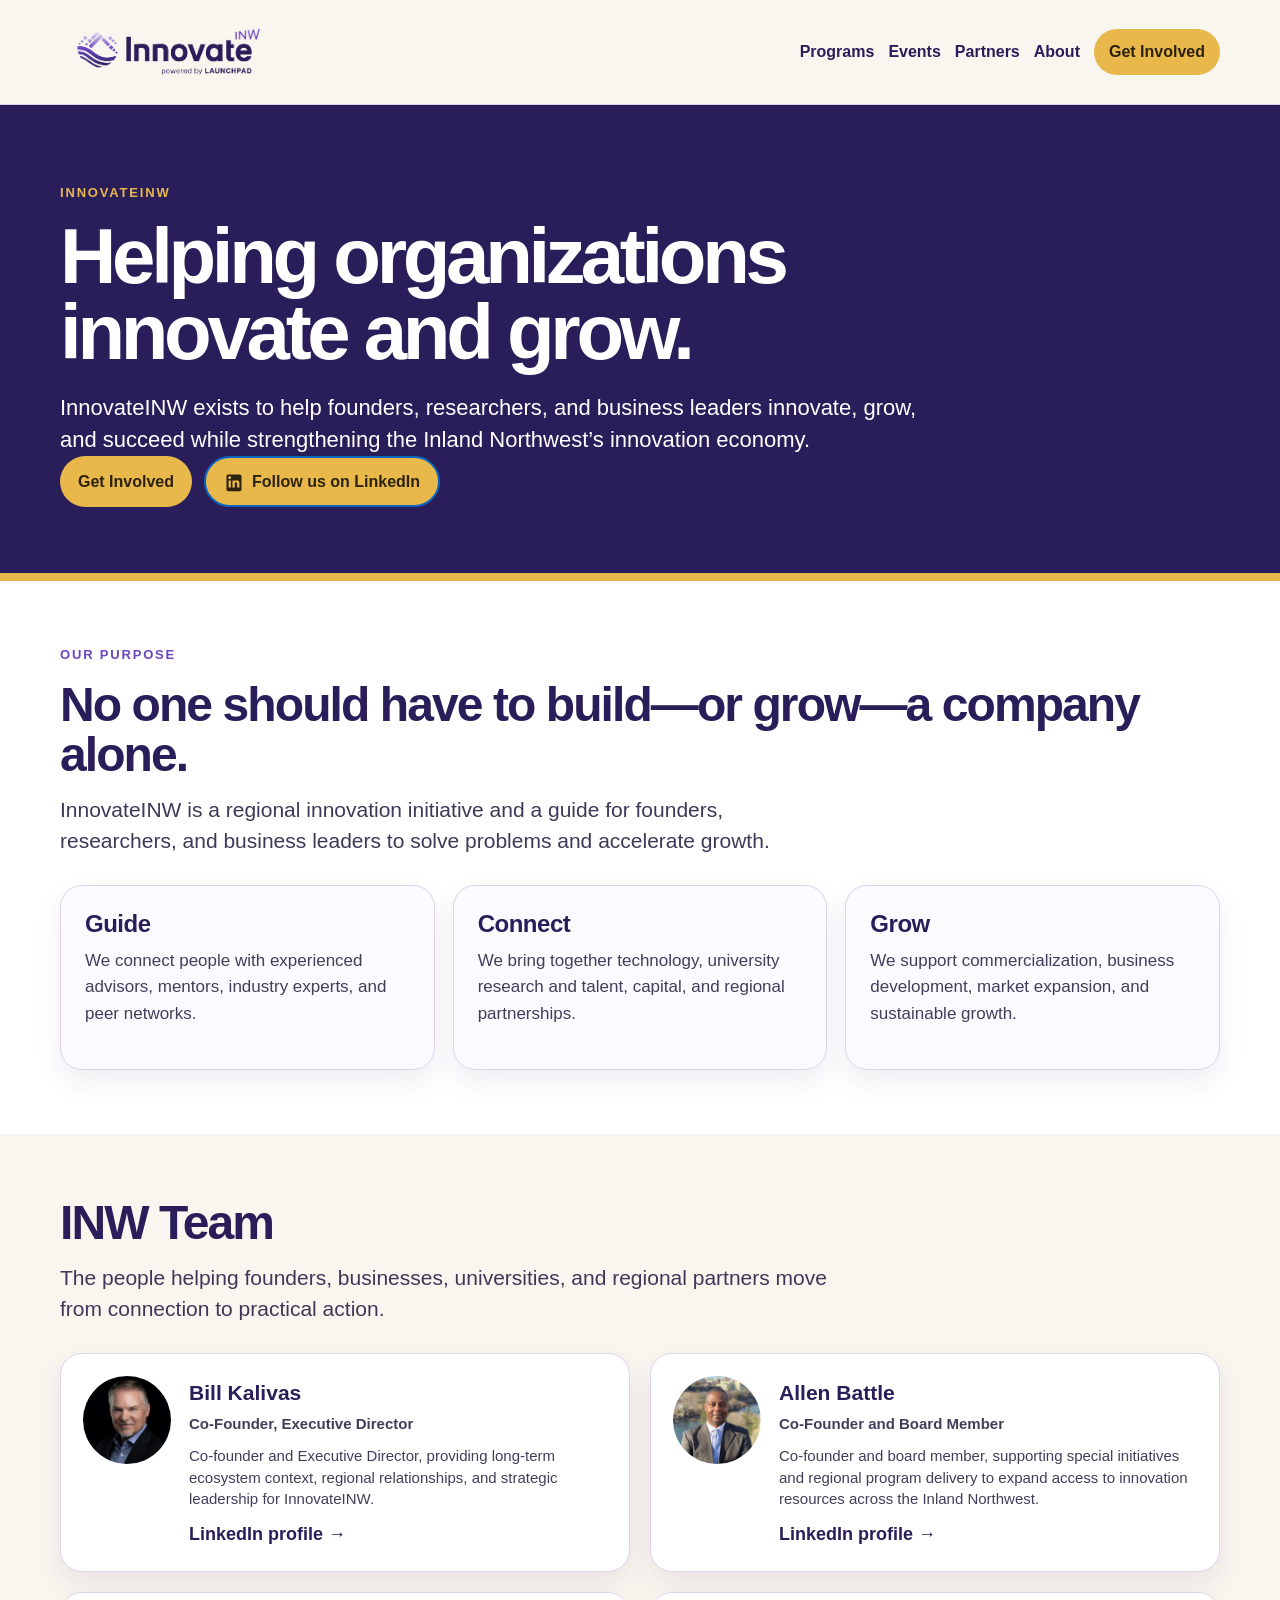
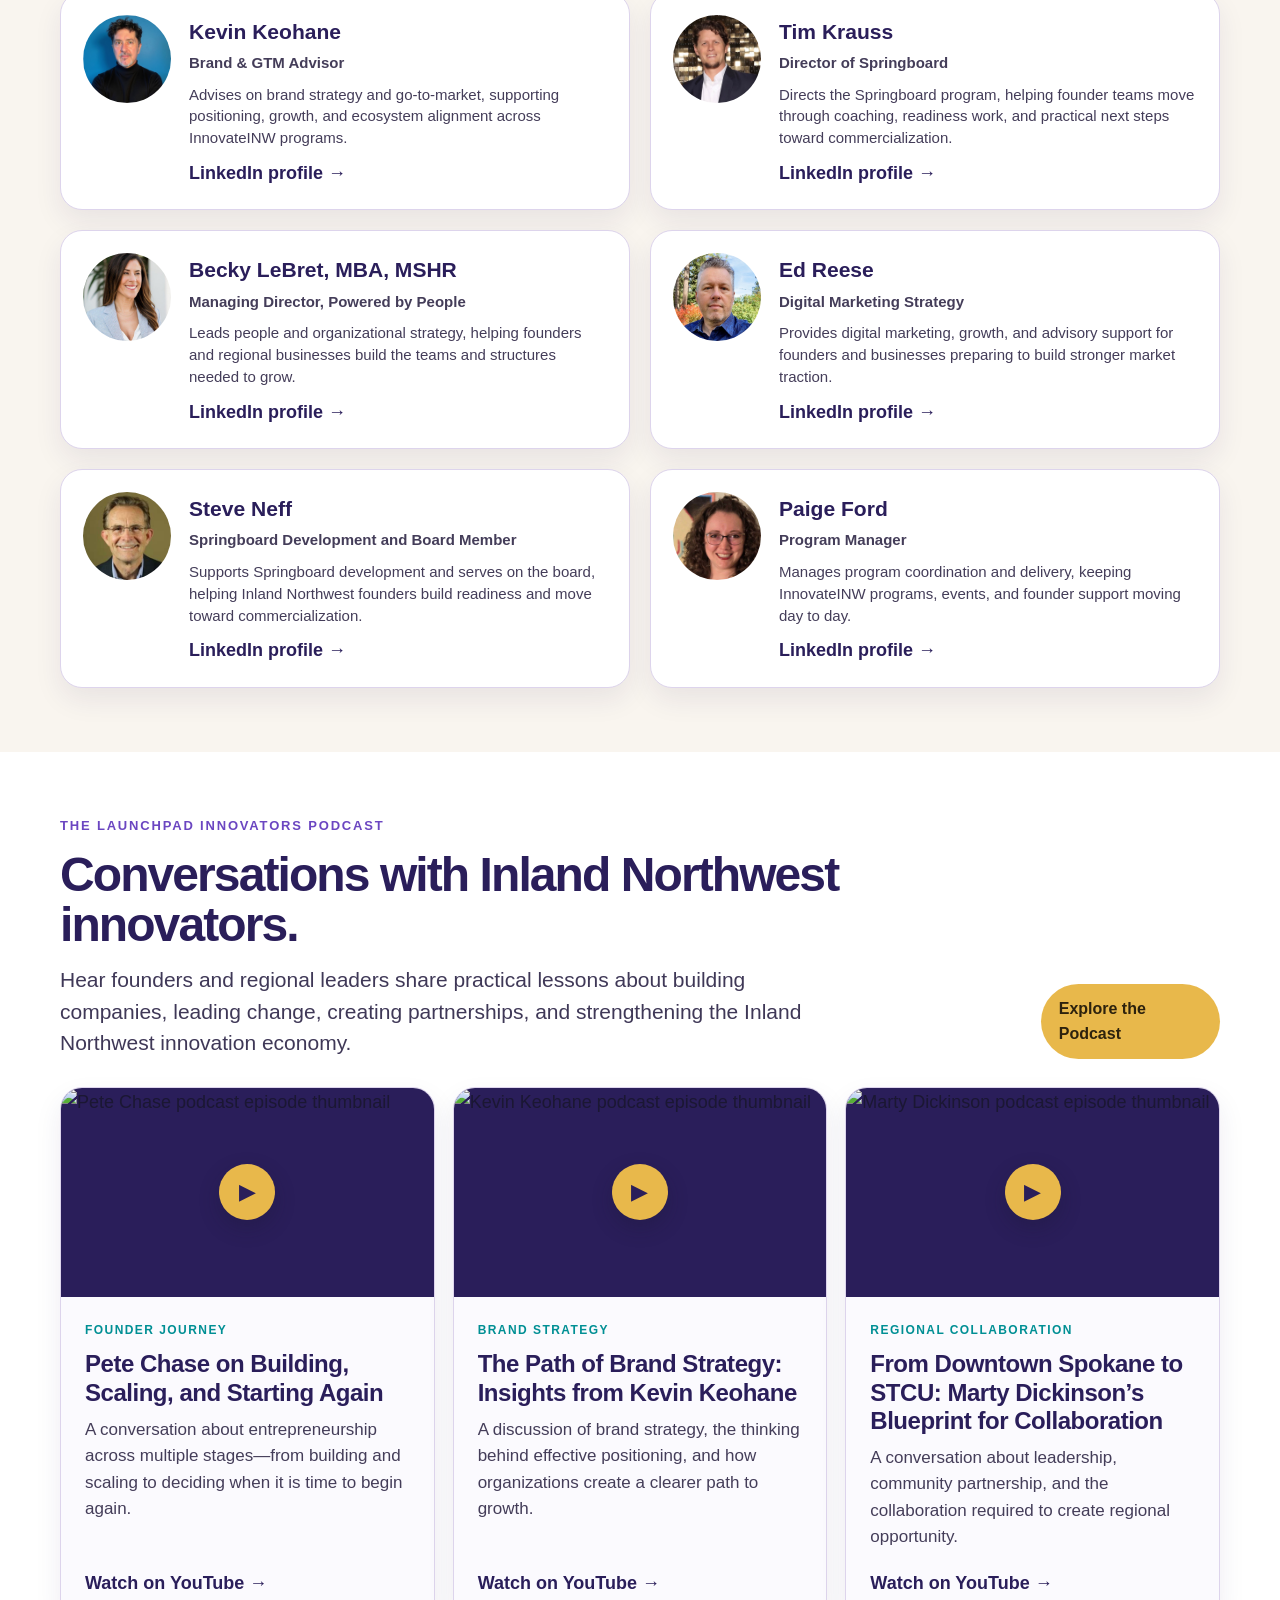
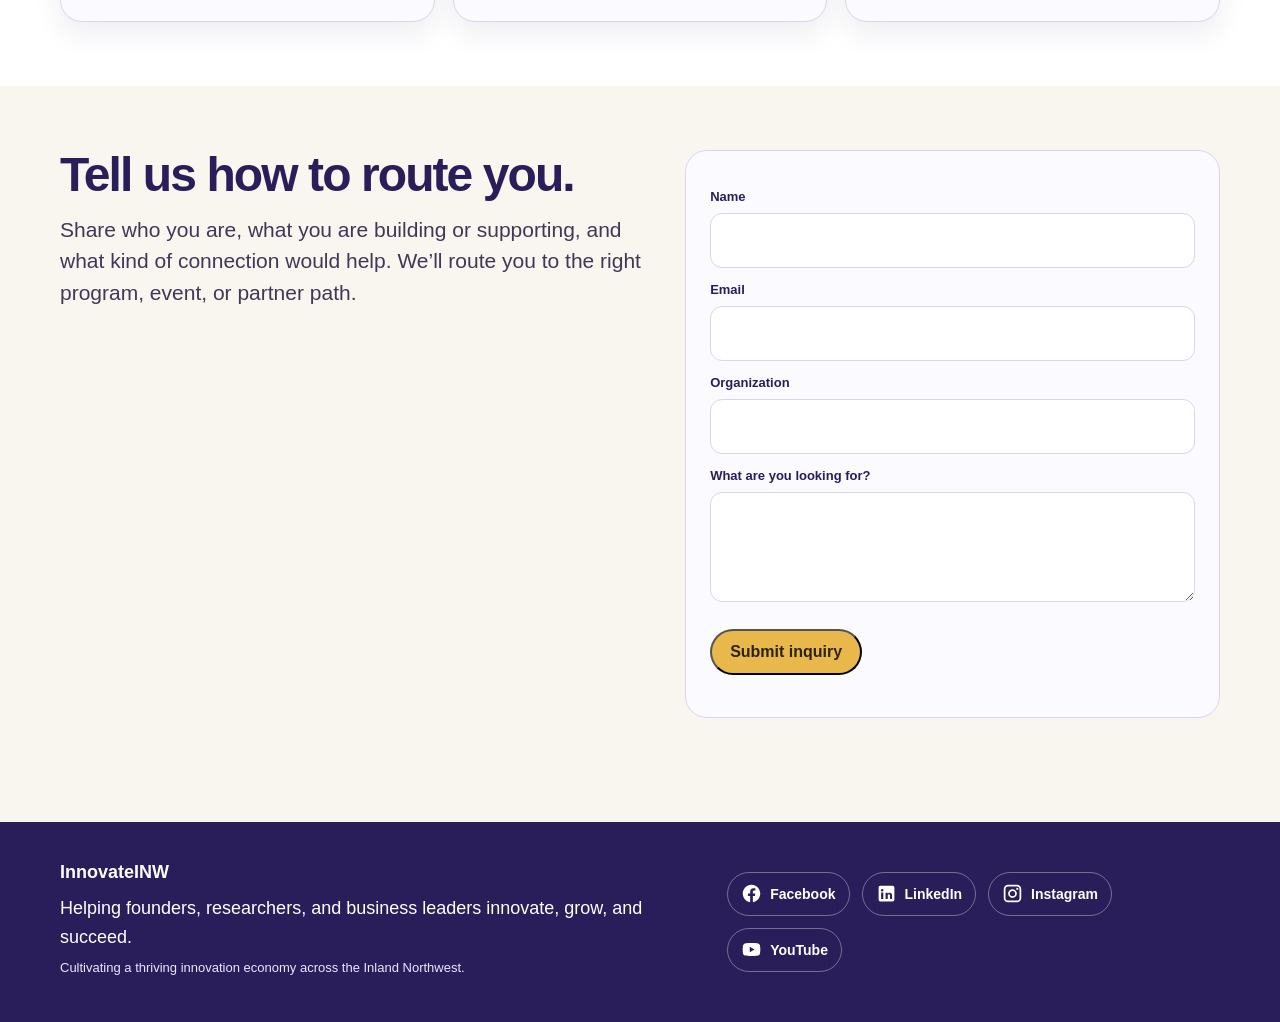
==== commit 87a5a21e: "Rename Founders nav link to Programs sitewide Co-Authored-By: Claude Sonnet 5 <noreply@anthropic.com" ====
--- a/about.html
+++ b/about.html
@@ -11,7 +11,7 @@
   <meta name="twitter:card" content="summary">
   <script type="application/ld+json">{"@context":"https://schema.org","@graph":[{"@type":"Organization","@id":"https://innovateinw.com/#organization","name":"InnovateINW","alternateName":"Innovate Inland Northwest","url":"https://innovateinw.com/","logo":{"@type":"ImageObject","url":"https://innovateinw.com/innovateinw-logo-color.png"},"description":"InnovateINW helps founders, researchers, and business leaders connect with the people, programs, and partnerships they need to innovate, grow, and succeed.","email":"info@launchpadinw.com","areaServed":{"@type":"Place","name":"Inland Northwest"},"sameAs":["https://www.facebook.com/launchpadinlandnorthwest/","https://www.linkedin.com/groups/3544071/","https://www.instagram.com/launchpadinw/","https://www.youtube.com/@launchpadinw"]},{"@type":"WebSite","@id":"https://innovateinw.com/#website","url":"https://innovateinw.com/","name":"InnovateINW","publisher":{"@id":"https://innovateinw.com/#organization"},"inLanguage":"en-US"},{"@type":"AboutPage","@id":"https://innovateinw.com/about#webpage","url":"https://innovateinw.com/about","name":"About InnovateINW","description":"Learn how InnovateINW guides founders, researchers, and business leaders to innovate and grow while strengthening the Inland Northwest innovation economy.","isPartOf":{"@id":"https://innovateinw.com/#website"},"about":{"@id":"https://innovateinw.com/#organization"},"publisher":{"@id":"https://innovateinw.com/#organization"},"inLanguage":"en-US"},{"@type":"PodcastSeries","@id":"https://innovateinw.com/about#podcast","name":"The Launchpad Innovators Podcast","description":"Conversations with Inland Northwest founders and regional leaders about building companies, leading change, creating partnerships, and strengthening the regional innovation economy.","url":"https://www.youtube.com/@launchpadinw/podcasts","publisher":{"@id":"https://innovateinw.com/#organization"},"inLanguage":"en-US"},{"@type":"PodcastEpisode","@id":"https://innovateinw.com/about#podcast-episode-1","name":"Pete Chase on Building, Scaling, and Starting Again","description":"A conversation about entrepreneurship across multiple stages, from building and scaling to deciding when it is time to begin again.","url":"https://www.youtube.com/watch?v=SgtXq2pzBWg","thumbnailUrl":"https://i.ytimg.com/vi/SgtXq2pzBWg/hqdefault.jpg","partOfSeries":{"@id":"https://innovateinw.com/about#podcast"},"publisher":{"@id":"https://innovateinw.com/#organization"},"inLanguage":"en-US"},{"@type":"PodcastEpisode","@id":"https://innovateinw.com/about#podcast-episode-2","name":"The Path of Brand Strategy: Insights from Kevin Keohane","description":"A discussion of brand strategy, effective positioning, and how organizations create a clearer path to growth.","url":"https://www.youtube.com/watch?v=krLCUVaMl3c","thumbnailUrl":"https://i.ytimg.com/vi/krLCUVaMl3c/hqdefault.jpg","partOfSeries":{"@id":"https://innovateinw.com/about#podcast"},"publisher":{"@id":"https://innovateinw.com/#organization"},"inLanguage":"en-US"},{"@type":"PodcastEpisode","@id":"https://innovateinw.com/about#podcast-episode-3","name":"From Downtown Spokane to STCU: Marty Dickinson’s Blueprint for Collaboration","description":"A conversation about leadership, community partnership, and the collaboration required to create regional opportunity.","url":"https://www.youtube.com/watch?v=m3OUrpIhzdY","thumbnailUrl":"https://i.ytimg.com/vi/m3OUrpIhzdY/hqdefault.jpg","partOfSeries":{"@id":"https://innovateinw.com/about#podcast"},"publisher":{"@id":"https://innovateinw.com/#organization"},"inLanguage":"en-US"}]}</script>
   <!-- GEO-AEO:END -->
-<link rel="icon" type="image/svg+xml" href="innovateinw-favicon.svg"><link rel="stylesheet" href="styles.css?v=21"></head><body><nav class="nav"><div class="container nav-inner"><a class="brand" href="index.html"><img src="innovateinw-logo-color.png" alt="InnovateINW powered by LaunchPad"></a><button class="menu-toggle" type="button" aria-label="Open menu" aria-expanded="false"><span></span><span></span><span></span></button><div class="menu"><a href="springboard.html">Founders</a><a href="events.html">Events</a><a href="partners.html">Partners</a><a href="about.html">About</a><a class="btn" href="#get-involved">Get Involved</a></div></div></nav><header class="hero"><div class="wrap"><div class="eyebrow">InnovateINW</div><h1>Helping organizations innovate and grow.</h1><p class="hero-actions">InnovateINW exists to help founders, researchers, and business leaders innovate, grow, and succeed while strengthening the Inland Northwest’s innovation economy.</p><p class="hero-actions"><a class="btn" href="#get-involved">Get Involved</a> <a class="btn linkedin-hero-btn" href="https://www.linkedin.com/company/launchpad-inland-northwest/" target="_blank" rel="noopener"><svg viewBox="0 0 24 24" aria-hidden="true"><path d="M19 3a2 2 0 0 1 2 2v16a2 2 0 0 1-2 2H5a2 2 0 0 1-2-2V5a2 2 0 0 1 2-2h14m-.5 15.5v-5.3a3.26 3.26 0 0 0-3.26-3.26c-.85 0-1.84.52-2.32 1.3v-1.11h-2.79v8.37h2.79v-4.93c0-.77.62-1.4 1.39-1.4a1.4 1.4 0 0 1 1.4 1.4v4.93h2.79M6.88 8.56a1.68 1.68 0 0 0 1.68-1.68c0-.93-.75-1.69-1.68-1.69a1.69 1.69 0 0 0-1.69 1.69c0 .93.76 1.68 1.69 1.68m1.39 9.94v-8.37H5.5v8.37h2.77z"/></svg>Follow us on LinkedIn</a> </p></div></header><main><section class="section white"><div class="wrap"><div class="eyebrow purple-eyebrow">Our Purpose</div><h2>No one should have to build—or grow—a company alone.</h2><p class="lead">InnovateINW is a regional innovation initiative and a guide for founders, researchers, and business leaders to solve problems and accelerate growth.</p><div class="cards three"><div class="card"><h3>Guide</h3><p>We connect people with experienced advisors, mentors, industry experts, and peer networks.</p></div><div class="card"><h3>Connect</h3><p>We bring together technology, university research and talent, capital, and regional partnerships.</p></div><div class="card"><h3>Grow</h3><p>We support commercialization, business development, market expansion, and sustainable growth.</p></div></div></div></section>
+<link rel="icon" type="image/svg+xml" href="innovateinw-favicon.svg"><link rel="stylesheet" href="styles.css?v=21"></head><body><nav class="nav"><div class="container nav-inner"><a class="brand" href="index.html"><img src="innovateinw-logo-color.png" alt="InnovateINW powered by LaunchPad"></a><button class="menu-toggle" type="button" aria-label="Open menu" aria-expanded="false"><span></span><span></span><span></span></button><div class="menu"><a href="springboard.html">Programs</a><a href="events.html">Events</a><a href="partners.html">Partners</a><a href="about.html">About</a><a class="btn" href="#get-involved">Get Involved</a></div></div></nav><header class="hero"><div class="wrap"><div class="eyebrow">InnovateINW</div><h1>Helping organizations innovate and grow.</h1><p class="hero-actions">InnovateINW exists to help founders, researchers, and business leaders innovate, grow, and succeed while strengthening the Inland Northwest’s innovation economy.</p><p class="hero-actions"><a class="btn" href="#get-involved">Get Involved</a> <a class="btn linkedin-hero-btn" href="https://www.linkedin.com/company/launchpad-inland-northwest/" target="_blank" rel="noopener"><svg viewBox="0 0 24 24" aria-hidden="true"><path d="M19 3a2 2 0 0 1 2 2v16a2 2 0 0 1-2 2H5a2 2 0 0 1-2-2V5a2 2 0 0 1 2-2h14m-.5 15.5v-5.3a3.26 3.26 0 0 0-3.26-3.26c-.85 0-1.84.52-2.32 1.3v-1.11h-2.79v8.37h2.79v-4.93c0-.77.62-1.4 1.39-1.4a1.4 1.4 0 0 1 1.4 1.4v4.93h2.79M6.88 8.56a1.68 1.68 0 0 0 1.68-1.68c0-.93-.75-1.69-1.68-1.69a1.69 1.69 0 0 0-1.69 1.69c0 .93.76 1.68 1.69 1.68m1.39 9.94v-8.37H5.5v8.37h2.77z"/></svg>Follow us on LinkedIn</a> </p></div></header><main><section class="section white"><div class="wrap"><div class="eyebrow purple-eyebrow">Our Purpose</div><h2>No one should have to build—or grow—a company alone.</h2><p class="lead">InnovateINW is a regional innovation initiative and a guide for founders, researchers, and business leaders to solve problems and accelerate growth.</p><div class="cards three"><div class="card"><h3>Guide</h3><p>We connect people with experienced advisors, mentors, industry experts, and peer networks.</p></div><div class="card"><h3>Connect</h3><p>We bring together technology, university research and talent, capital, and regional partnerships.</p></div><div class="card"><h3>Grow</h3><p>We support commercialization, business development, market expansion, and sustainable growth.</p></div></div></div></section>
 
 <section class="section team-section"><div class="wrap">
   <h2>INW Team</h2>
@@ -65,7 +65,7 @@
   <label for="route-org-about">Organization</label><input id="route-org-about" name="organization">
   <label for="route-message-about">What are you looking for?</label><textarea id="route-message-about" name="message" required></textarea>
   <p><button class="btn" type="submit">Submit inquiry</button></p>
-</form></div></section></main><footer class="footer"><div class="container footer-inner"><div class="footer-copy"><strong>InnovateINW</strong><p>Helping founders, researchers, and business leaders innovate, grow, and succeed.</p><p class="credit">Cultivating a thriving innovation economy across the Inland Northwest.</p></div><nav class="social-links" aria-label="Social media"><a href="https://www.facebook.com/launchpadinlandnorthwest/" target="_blank" rel="noopener noreferrer" aria-label="Facebook"><svg viewBox="0 0 24 24" aria-hidden="true"><path d="M22 12.07C22 6.51 17.52 2 12 2S2 6.51 2 12.07C2 17.09 5.66 21.25 10.44 22v-7.02H7.9v-2.91h2.54V9.86c0-2.52 1.49-3.91 3.77-3.91 1.09 0 2.23.2 2.23.2V8.6h-1.25c-1.24 0-1.63.77-1.63 1.56v1.88h2.77l-.44 2.91h-2.33V22C18.34 21.25 22 17.09 22 12.07z"/></svg><span>Facebook</span></a><a href="https://www.linkedin.com/groups/3544071/" target="_blank" rel="noopener noreferrer" aria-label="LinkedIn"><svg viewBox="0 0 24 24" aria-hidden="true"><path d="M19 3a2 2 0 0 1 2 2v14a2 2 0 0 1-2 2H5a2 2 0 0 1-2-2V5a2 2 0 0 1 2-2h14M8.34 18.34v-7.5H5.85v7.5h2.49M7.1 9.82a1.44 1.44 0 1 0 0-2.88 1.44 1.44 0 0 0 0 2.88m11.24 8.52v-4.11c0-2.2-1.17-3.22-2.74-3.22-1.26 0-1.83.69-2.15 1.18v-1.01h-2.49v7.16h2.49v-3.55c0-.94.18-1.85 1.35-1.85 1.15 0 1.16 1.08 1.16 1.91v3.49h2.38z"/></svg><span>LinkedIn</span></a><a href="https://www.instagram.com/launchpadinw/" target="_blank" rel="noopener noreferrer" aria-label="Instagram"><svg viewBox="0 0 24 24" aria-hidden="true"><path d="M7 2h10a5 5 0 0 1 5 5v10a5 5 0 0 1-5 5H7a5 5 0 0 1-5-5V7a5 5 0 0 1 5-5m0 2a3 3 0 0 0-3 3v10a3 3 0 0 0 3 3h10a3 3 0 0 0 3-3V7a3 3 0 0 0-3-3H7m10.5 1.5A1.25 1.25 0 1 1 16.25 6.75 1.25 1.25 0 0 1 17.5 5.5M12 7a5 5 0 1 1 0 10 5 5 0 0 1 0-10m0 2a3 3 0 1 0 0 6 3 3 0 0 0 0-6z"/></svg><span>Instagram</span></a><a href="https://www.youtube.com/@launchpadinw" target="_blank" rel="noopener noreferrer" aria-label="YouTube"><svg viewBox="0 0 24 24" aria-hidden="true"><path d="M21.58 7.19a2.9 2.9 0 0 0-2.04-2.05C17.73 4.65 12 4.65 12 4.65s-5.73 0-7.54.49A2.9 2.9 0 0 0 2.42 7.2C1.93 9 1.93 12 1.93 12s0 3 .49 4.81a2.9 2.9 0 0 0 2.04 2.05c1.81.49 7.54.49 7.54.49s5.73 0 7.54-.49a2.9 2.9 0 0 0 2.04-2.05c.49-1.81.49-4.81.49-4.81s0-3-.49-4.81M10 15.15v-6.3L15.45 12 10 15.15z"/></svg><span>YouTube</span></a></nav></div></footer>
+</form></div></section></main><footer class="footer"><div class="container footer-inner"><div class="footer-copy"><strong>InnovateINW</strong><p>Helping founders, researchers, and business leaders innovate, grow, and succeed.</p><p class="credit">Cultivating a thriving innovation economy across the Inland Northwest.</p></div><nav class="social-links" aria-label="Social media"><a href="https://www.facebook.com/launchpadinlandnorthwest/" target="_blank" rel="noopener noreferrer" aria-label="Facebook"><svg viewBox="0 0 24 24" aria-hidden="true"><path d="M22 12.07C22 6.51 17.52 2 12 2S2 6.51 2 12.07C2 17.09 5.66 21.25 10.44 22v-7.02H7.9v-2.91h2.54V9.86c0-2.52 1.49-3.91 3.77-3.91 1.09 0 2.23.2 2.23.2V8.6h-1.25c-1.24 0-1.63.77-1.63 1.56v1.88h2.77l-.44 2.91h-2.33V22C18.34 21.25 22 17.09 22 12.07z"/></svg><span>Facebook</span></a><a href="https://www.linkedin.com/company/launchpad-inland-northwest" target="_blank" rel="noopener noreferrer" aria-label="LinkedIn"><svg viewBox="0 0 24 24" aria-hidden="true"><path d="M19 3a2 2 0 0 1 2 2v14a2 2 0 0 1-2 2H5a2 2 0 0 1-2-2V5a2 2 0 0 1 2-2h14M8.34 18.34v-7.5H5.85v7.5h2.49M7.1 9.82a1.44 1.44 0 1 0 0-2.88 1.44 1.44 0 0 0 0 2.88m11.24 8.52v-4.11c0-2.2-1.17-3.22-2.74-3.22-1.26 0-1.83.69-2.15 1.18v-1.01h-2.49v7.16h2.49v-3.55c0-.94.18-1.85 1.35-1.85 1.15 0 1.16 1.08 1.16 1.91v3.49h2.38z"/></svg><span>LinkedIn</span></a><a href="https://www.instagram.com/launchpadinw/" target="_blank" rel="noopener noreferrer" aria-label="Instagram"><svg viewBox="0 0 24 24" aria-hidden="true"><path d="M7 2h10a5 5 0 0 1 5 5v10a5 5 0 0 1-5 5H7a5 5 0 0 1-5-5V7a5 5 0 0 1 5-5m0 2a3 3 0 0 0-3 3v10a3 3 0 0 0 3 3h10a3 3 0 0 0 3-3V7a3 3 0 0 0-3-3H7m10.5 1.5A1.25 1.25 0 1 1 16.25 6.75 1.25 1.25 0 0 1 17.5 5.5M12 7a5 5 0 1 1 0 10 5 5 0 0 1 0-10m0 2a3 3 0 1 0 0 6 3 3 0 0 0 0-6z"/></svg><span>Instagram</span></a><a href="https://www.youtube.com/@launchpadinw" target="_blank" rel="noopener noreferrer" aria-label="YouTube"><svg viewBox="0 0 24 24" aria-hidden="true"><path d="M21.58 7.19a2.9 2.9 0 0 0-2.04-2.05C17.73 4.65 12 4.65 12 4.65s-5.73 0-7.54.49A2.9 2.9 0 0 0 2.42 7.2C1.93 9 1.93 12 1.93 12s0 3 .49 4.81a2.9 2.9 0 0 0 2.04 2.05c1.81.49 7.54.49 7.54.49s5.73 0 7.54-.49a2.9 2.9 0 0 0 2.04-2.05c.49-1.81.49-4.81.49-4.81s0-3-.49-4.81M10 15.15v-6.3L15.45 12 10 15.15z"/></svg><span>YouTube</span></a></nav></div></footer>
 <script>
 (function(){
   document.querySelectorAll('.menu-toggle').forEach(function(button){
--- a/styles.css
+++ b/styles.css
@@ -117,7 +117,7 @@
 @media(max-width:900px){.enhanced-event{grid-template-columns:1fr}}
 
 /* v12 partner/sponsor logo carousel */
-.partner-logo-section{overflow:hidden}.logo-carousel{position:relative;margin-top:28px;padding:10px 0;overflow:hidden}.logo-carousel:before,.logo-carousel:after{content:"";position:absolute;top:0;bottom:0;width:70px;z-index:2;pointer-events:none}.logo-carousel:before{left:0;background:linear-gradient(90deg,#F9F5EF,rgba(249,245,239,0))}.logo-carousel:after{right:0;background:linear-gradient(270deg,#F9F5EF,rgba(249,245,239,0))}.logo-track{display:flex;gap:18px;width:max-content;animation:logoScroll 34s linear infinite}.logo-carousel:hover .logo-track{animation-play-state:paused}.partner-logo-card{width:220px;height:136px;flex:0 0 auto;background:#fff;border:1px solid #DDD4EC;border-radius:22px;box-shadow:0 12px 28px rgba(42,30,90,.08);display:flex;flex-direction:column;align-items:center;justify-content:center;padding:18px;text-align:center;color:#2A1E5A;font-weight:900}.partner-logo-card img{max-width:170px;max-height:70px;object-fit:contain;display:block;margin-bottom:10px}.partner-logo-card span{font-size:13px;color:#625D76}.placeholder-logo{border:2px dashed #B8A9D9;background:#FBFAFE}.placeholder-logo strong{font-size:20px;color:#2A1E5A}.partner-note{margin-top:18px;color:#625D76;font-size:15px}@keyframes logoScroll{from{transform:translateX(0)}to{transform:translateX(-45%)}}@media(max-width:900px){.partner-logo-card{width:190px;height:122px}.logo-track{animation-duration:42s}}
+.partner-logo-section{overflow:hidden}.logo-carousel{margin-top:28px;padding:10px 0}.logo-track{display:grid;grid-template-columns:repeat(auto-fill,minmax(200px,1fr));gap:18px}.partner-logo-card{height:136px;background:#fff;border:1px solid #DDD4EC;border-radius:22px;box-shadow:0 12px 28px rgba(42,30,90,.08);display:flex;flex-direction:column;align-items:center;justify-content:center;padding:18px;text-align:center;color:#2A1E5A;font-weight:900}.partner-logo-card img{max-width:100%;max-height:84px;object-fit:contain;display:block}.partner-logo-card span{font-size:13px;color:#625D76}.placeholder-logo{border:2px dashed #B8A9D9;background:#FBFAFE}.placeholder-logo strong{font-size:20px;color:#2A1E5A}.partner-note{margin-top:18px;color:#625D76;font-size:15px}@media(max-width:600px){.logo-track{grid-template-columns:repeat(2,1fr);gap:12px}.partner-logo-card{height:122px;padding:12px}}
 
 /* v13 responsive hamburger navigation */
 .menu-toggle{display:none;margin-left:auto;width:46px;height:42px;border:1px solid #DDD4EC;border-radius:12px;background:#fff;align-items:center;justify-content:center;flex-direction:column;gap:5px;cursor:pointer;box-shadow:0 6px 16px rgba(42,30,90,.08)}
@@ -184,3 +184,8 @@
 /* About podcast feature — 2026-07-17 */
 .podcast-heading{display:flex;align-items:flex-end;justify-content:space-between;gap:24px;margin-bottom:28px}.podcast-heading .lead{margin-bottom:0}.podcast-cards{align-items:stretch}.podcast-card{padding:0;overflow:hidden;display:flex;flex-direction:column}.podcast-thumbnail{position:relative;display:block;aspect-ratio:16/9;background:#2A1E5A;overflow:hidden}.podcast-thumbnail img{display:block;width:100%;height:100%;object-fit:cover;transition:transform .25s ease}.podcast-thumbnail span{position:absolute;inset:50% auto auto 50%;transform:translate(-50%,-50%);display:grid;place-items:center;width:56px;height:56px;border-radius:50%;background:#E8B84B;color:#2A1E5A;font-size:22px;box-shadow:0 8px 20px rgba(27,23,51,.3)}.podcast-thumbnail:hover img,.podcast-thumbnail:focus-visible img{transform:scale(1.035)}.podcast-card-body{padding:24px;display:flex;flex:1;flex-direction:column}.podcast-card-body p{flex:1}.podcast-card-body a{color:#2A1E5A;font-weight:800}.podcast-label{text-transform:uppercase;letter-spacing:.12em;font-size:12px;font-weight:900;color:#008F94;margin-bottom:10px}
 @media(max-width:760px){.podcast-heading{align-items:flex-start;flex-direction:column}}
+
+/* Copper-routed contact forms */
+.form-honeypot{position:absolute;left:-9999px;width:1px;height:1px;overflow:hidden}
+.form-status{font-size:14px;color:var(--muted);min-height:20px}
+.form-success{color:#1B6B3A;font-weight:800}
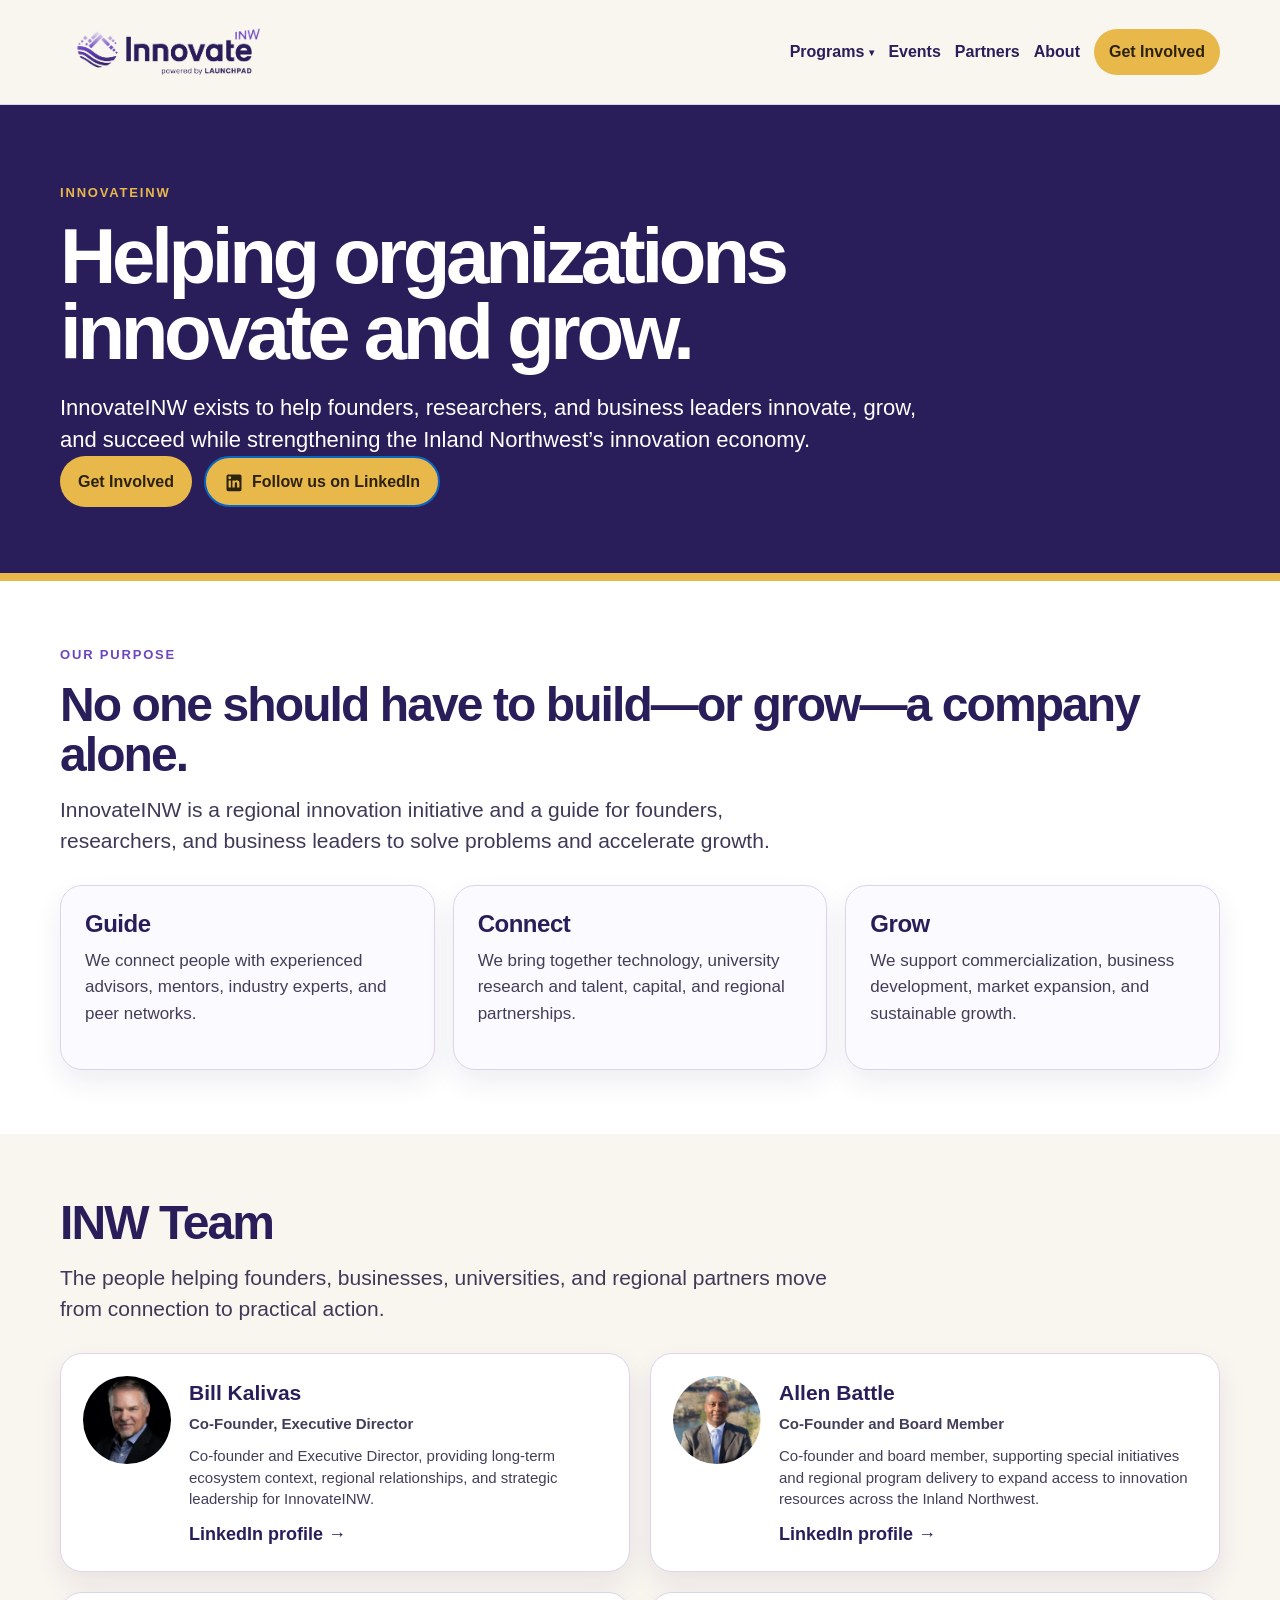
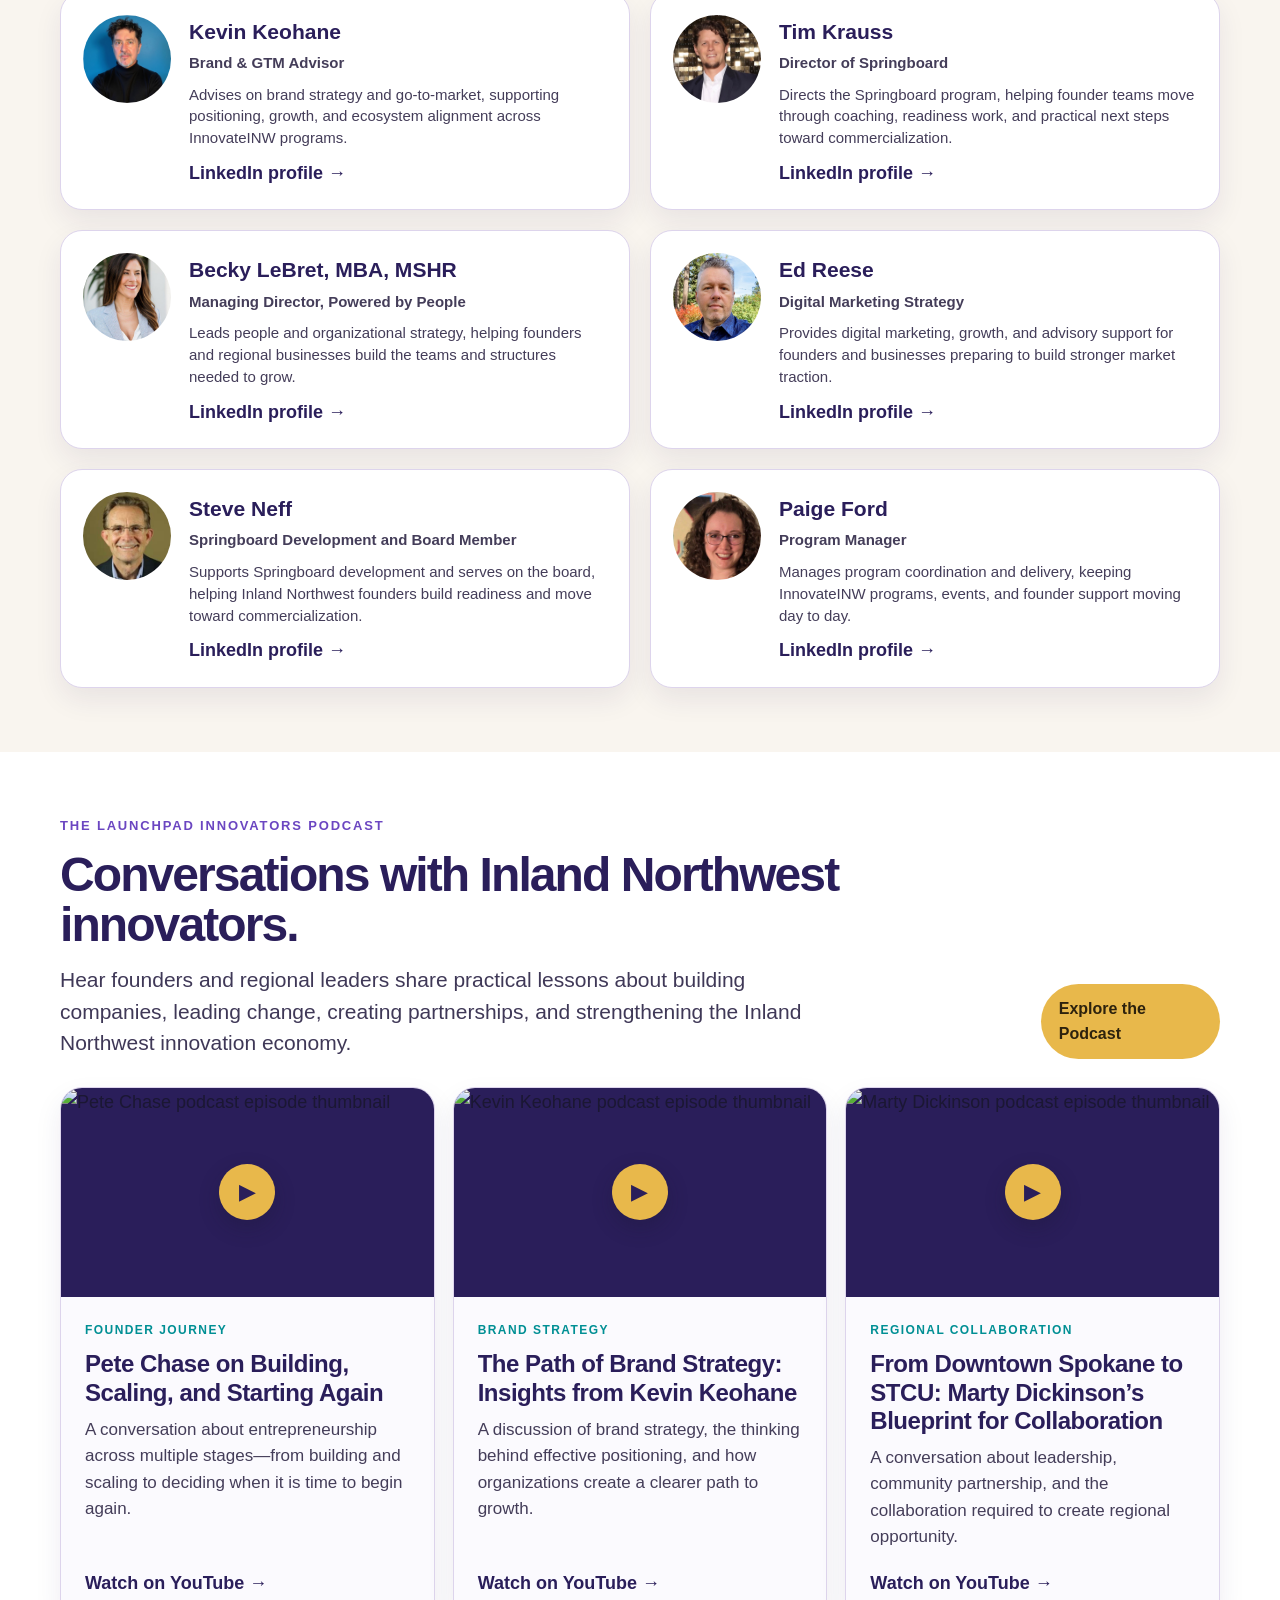
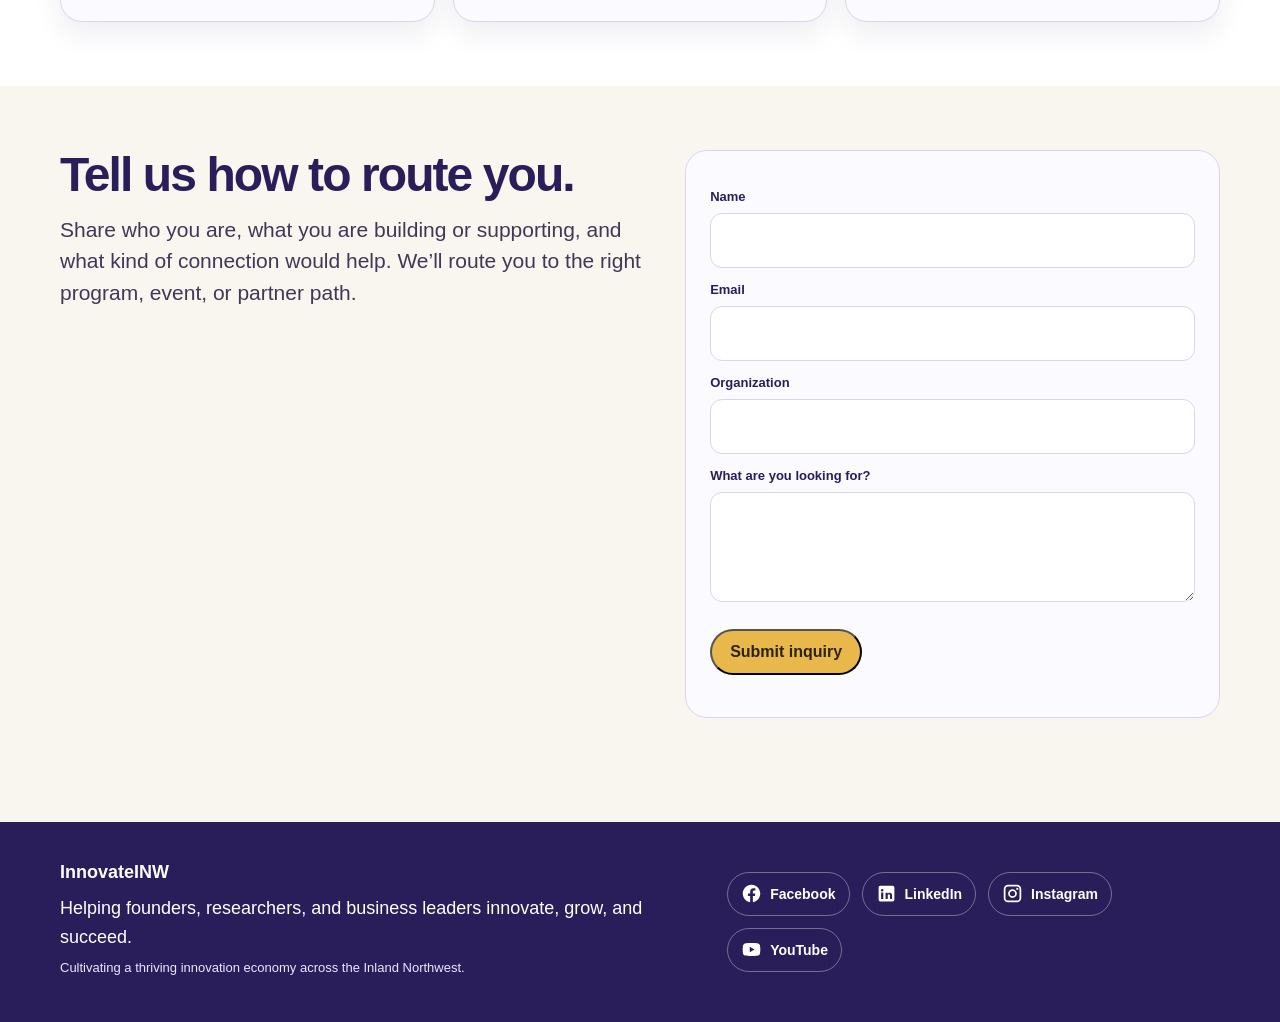
==== commit 3d703204: "Add Programs dropdown to nav (Springboard, AI & Cyber Network) Co-Authored-By: Claude Sonnet 5 <nore" ====
--- a/about.html
+++ b/about.html
@@ -11,7 +11,7 @@
   <meta name="twitter:card" content="summary">
   <script type="application/ld+json">{"@context":"https://schema.org","@graph":[{"@type":"Organization","@id":"https://innovateinw.com/#organization","name":"InnovateINW","alternateName":"Innovate Inland Northwest","url":"https://innovateinw.com/","logo":{"@type":"ImageObject","url":"https://innovateinw.com/innovateinw-logo-color.png"},"description":"InnovateINW helps founders, researchers, and business leaders connect with the people, programs, and partnerships they need to innovate, grow, and succeed.","email":"info@launchpadinw.com","areaServed":{"@type":"Place","name":"Inland Northwest"},"sameAs":["https://www.facebook.com/launchpadinlandnorthwest/","https://www.linkedin.com/groups/3544071/","https://www.instagram.com/launchpadinw/","https://www.youtube.com/@launchpadinw"]},{"@type":"WebSite","@id":"https://innovateinw.com/#website","url":"https://innovateinw.com/","name":"InnovateINW","publisher":{"@id":"https://innovateinw.com/#organization"},"inLanguage":"en-US"},{"@type":"AboutPage","@id":"https://innovateinw.com/about#webpage","url":"https://innovateinw.com/about","name":"About InnovateINW","description":"Learn how InnovateINW guides founders, researchers, and business leaders to innovate and grow while strengthening the Inland Northwest innovation economy.","isPartOf":{"@id":"https://innovateinw.com/#website"},"about":{"@id":"https://innovateinw.com/#organization"},"publisher":{"@id":"https://innovateinw.com/#organization"},"inLanguage":"en-US"},{"@type":"PodcastSeries","@id":"https://innovateinw.com/about#podcast","name":"The Launchpad Innovators Podcast","description":"Conversations with Inland Northwest founders and regional leaders about building companies, leading change, creating partnerships, and strengthening the regional innovation economy.","url":"https://www.youtube.com/@launchpadinw/podcasts","publisher":{"@id":"https://innovateinw.com/#organization"},"inLanguage":"en-US"},{"@type":"PodcastEpisode","@id":"https://innovateinw.com/about#podcast-episode-1","name":"Pete Chase on Building, Scaling, and Starting Again","description":"A conversation about entrepreneurship across multiple stages, from building and scaling to deciding when it is time to begin again.","url":"https://www.youtube.com/watch?v=SgtXq2pzBWg","thumbnailUrl":"https://i.ytimg.com/vi/SgtXq2pzBWg/hqdefault.jpg","partOfSeries":{"@id":"https://innovateinw.com/about#podcast"},"publisher":{"@id":"https://innovateinw.com/#organization"},"inLanguage":"en-US"},{"@type":"PodcastEpisode","@id":"https://innovateinw.com/about#podcast-episode-2","name":"The Path of Brand Strategy: Insights from Kevin Keohane","description":"A discussion of brand strategy, effective positioning, and how organizations create a clearer path to growth.","url":"https://www.youtube.com/watch?v=krLCUVaMl3c","thumbnailUrl":"https://i.ytimg.com/vi/krLCUVaMl3c/hqdefault.jpg","partOfSeries":{"@id":"https://innovateinw.com/about#podcast"},"publisher":{"@id":"https://innovateinw.com/#organization"},"inLanguage":"en-US"},{"@type":"PodcastEpisode","@id":"https://innovateinw.com/about#podcast-episode-3","name":"From Downtown Spokane to STCU: Marty Dickinson’s Blueprint for Collaboration","description":"A conversation about leadership, community partnership, and the collaboration required to create regional opportunity.","url":"https://www.youtube.com/watch?v=m3OUrpIhzdY","thumbnailUrl":"https://i.ytimg.com/vi/m3OUrpIhzdY/hqdefault.jpg","partOfSeries":{"@id":"https://innovateinw.com/about#podcast"},"publisher":{"@id":"https://innovateinw.com/#organization"},"inLanguage":"en-US"}]}</script>
   <!-- GEO-AEO:END -->
-<link rel="icon" type="image/svg+xml" href="innovateinw-favicon.svg"><link rel="stylesheet" href="styles.css?v=21"></head><body><nav class="nav"><div class="container nav-inner"><a class="brand" href="index.html"><img src="innovateinw-logo-color.png" alt="InnovateINW powered by LaunchPad"></a><button class="menu-toggle" type="button" aria-label="Open menu" aria-expanded="false"><span></span><span></span><span></span></button><div class="menu"><a href="springboard.html">Programs</a><a href="events.html">Events</a><a href="partners.html">Partners</a><a href="about.html">About</a><a class="btn" href="#get-involved">Get Involved</a></div></div></nav><header class="hero"><div class="wrap"><div class="eyebrow">InnovateINW</div><h1>Helping organizations innovate and grow.</h1><p class="hero-actions">InnovateINW exists to help founders, researchers, and business leaders innovate, grow, and succeed while strengthening the Inland Northwest’s innovation economy.</p><p class="hero-actions"><a class="btn" href="#get-involved">Get Involved</a> <a class="btn linkedin-hero-btn" href="https://www.linkedin.com/company/launchpad-inland-northwest/" target="_blank" rel="noopener"><svg viewBox="0 0 24 24" aria-hidden="true"><path d="M19 3a2 2 0 0 1 2 2v16a2 2 0 0 1-2 2H5a2 2 0 0 1-2-2V5a2 2 0 0 1 2-2h14m-.5 15.5v-5.3a3.26 3.26 0 0 0-3.26-3.26c-.85 0-1.84.52-2.32 1.3v-1.11h-2.79v8.37h2.79v-4.93c0-.77.62-1.4 1.39-1.4a1.4 1.4 0 0 1 1.4 1.4v4.93h2.79M6.88 8.56a1.68 1.68 0 0 0 1.68-1.68c0-.93-.75-1.69-1.68-1.69a1.69 1.69 0 0 0-1.69 1.69c0 .93.76 1.68 1.69 1.68m1.39 9.94v-8.37H5.5v8.37h2.77z"/></svg>Follow us on LinkedIn</a> </p></div></header><main><section class="section white"><div class="wrap"><div class="eyebrow purple-eyebrow">Our Purpose</div><h2>No one should have to build—or grow—a company alone.</h2><p class="lead">InnovateINW is a regional innovation initiative and a guide for founders, researchers, and business leaders to solve problems and accelerate growth.</p><div class="cards three"><div class="card"><h3>Guide</h3><p>We connect people with experienced advisors, mentors, industry experts, and peer networks.</p></div><div class="card"><h3>Connect</h3><p>We bring together technology, university research and talent, capital, and regional partnerships.</p></div><div class="card"><h3>Grow</h3><p>We support commercialization, business development, market expansion, and sustainable growth.</p></div></div></div></section>
+<link rel="icon" type="image/svg+xml" href="innovateinw-favicon.svg"><link rel="stylesheet" href="styles.css?v=21"></head><body><nav class="nav"><div class="container nav-inner"><a class="brand" href="index.html"><img src="innovateinw-logo-color.png" alt="InnovateINW powered by LaunchPad"></a><button class="menu-toggle" type="button" aria-label="Open menu" aria-expanded="false"><span></span><span></span><span></span></button><div class="menu"><div class="nav-dropdown"><a href="springboard.html">Programs</a><div class="dropdown-menu"><a href="springboard.html">Springboard</a><a href="ai-cyber-network.html">AI &amp; Cyber Network</a></div></div><a href="events.html">Events</a><a href="partners.html">Partners</a><a href="about.html">About</a><a class="btn" href="#get-involved">Get Involved</a></div></div></nav><header class="hero"><div class="wrap"><div class="eyebrow">InnovateINW</div><h1>Helping organizations innovate and grow.</h1><p class="hero-actions">InnovateINW exists to help founders, researchers, and business leaders innovate, grow, and succeed while strengthening the Inland Northwest’s innovation economy.</p><p class="hero-actions"><a class="btn" href="#get-involved">Get Involved</a> <a class="btn linkedin-hero-btn" href="https://www.linkedin.com/company/launchpad-inland-northwest/" target="_blank" rel="noopener"><svg viewBox="0 0 24 24" aria-hidden="true"><path d="M19 3a2 2 0 0 1 2 2v16a2 2 0 0 1-2 2H5a2 2 0 0 1-2-2V5a2 2 0 0 1 2-2h14m-.5 15.5v-5.3a3.26 3.26 0 0 0-3.26-3.26c-.85 0-1.84.52-2.32 1.3v-1.11h-2.79v8.37h2.79v-4.93c0-.77.62-1.4 1.39-1.4a1.4 1.4 0 0 1 1.4 1.4v4.93h2.79M6.88 8.56a1.68 1.68 0 0 0 1.68-1.68c0-.93-.75-1.69-1.68-1.69a1.69 1.69 0 0 0-1.69 1.69c0 .93.76 1.68 1.69 1.68m1.39 9.94v-8.37H5.5v8.37h2.77z"/></svg>Follow us on LinkedIn</a> </p></div></header><main><section class="section white"><div class="wrap"><div class="eyebrow purple-eyebrow">Our Purpose</div><h2>No one should have to build—or grow—a company alone.</h2><p class="lead">InnovateINW is a regional innovation initiative and a guide for founders, researchers, and business leaders to solve problems and accelerate growth.</p><div class="cards three"><div class="card"><h3>Guide</h3><p>We connect people with experienced advisors, mentors, industry experts, and peer networks.</p></div><div class="card"><h3>Connect</h3><p>We bring together technology, university research and talent, capital, and regional partnerships.</p></div><div class="card"><h3>Grow</h3><p>We support commercialization, business development, market expansion, and sustainable growth.</p></div></div></div></section>
 
 <section class="section team-section"><div class="wrap">
   <h2>INW Team</h2>
--- a/styles.css
+++ b/styles.css
@@ -189,3 +189,17 @@
 .form-honeypot{position:absolute;left:-9999px;width:1px;height:1px;overflow:hidden}
 .form-status{font-size:14px;color:var(--muted);min-height:20px}
 .form-success{color:#1B6B3A;font-weight:800}
+
+/* Nav dropdown (Programs submenu) */
+.nav-dropdown{position:relative;display:flex;align-items:center}
+.nav-dropdown>a::after{content:"▾";margin-left:5px;font-size:10px;vertical-align:middle}
+.nav-dropdown .dropdown-menu{display:none;flex-direction:column;position:absolute;top:100%;left:0;min-width:200px;background:#fff;border:1px solid #DDD4EC;border-radius:14px;box-shadow:0 14px 30px rgba(42,30,90,.16);padding:8px;z-index:40}
+.nav-dropdown:hover .dropdown-menu,.nav-dropdown:focus-within .dropdown-menu{display:flex}
+.dropdown-menu a{padding:9px 12px!important;border-radius:10px!important;font-size:15px!important;white-space:nowrap}
+.dropdown-menu a:hover,.dropdown-menu a:focus-visible{background:#F3EEFB}
+@media(max-width:980px){
+  .nav-dropdown{display:flex!important;flex-direction:column!important;align-items:stretch!important}
+  .nav-dropdown>a::after{display:none}
+  .nav-dropdown .dropdown-menu{display:flex!important;position:static!important;box-shadow:none!important;border:none!important;padding:0 0 0 14px!important;margin-top:2px!important}
+  .nav-dropdown .dropdown-menu a{font-size:16px!important;padding:10px 14px!important}
+}
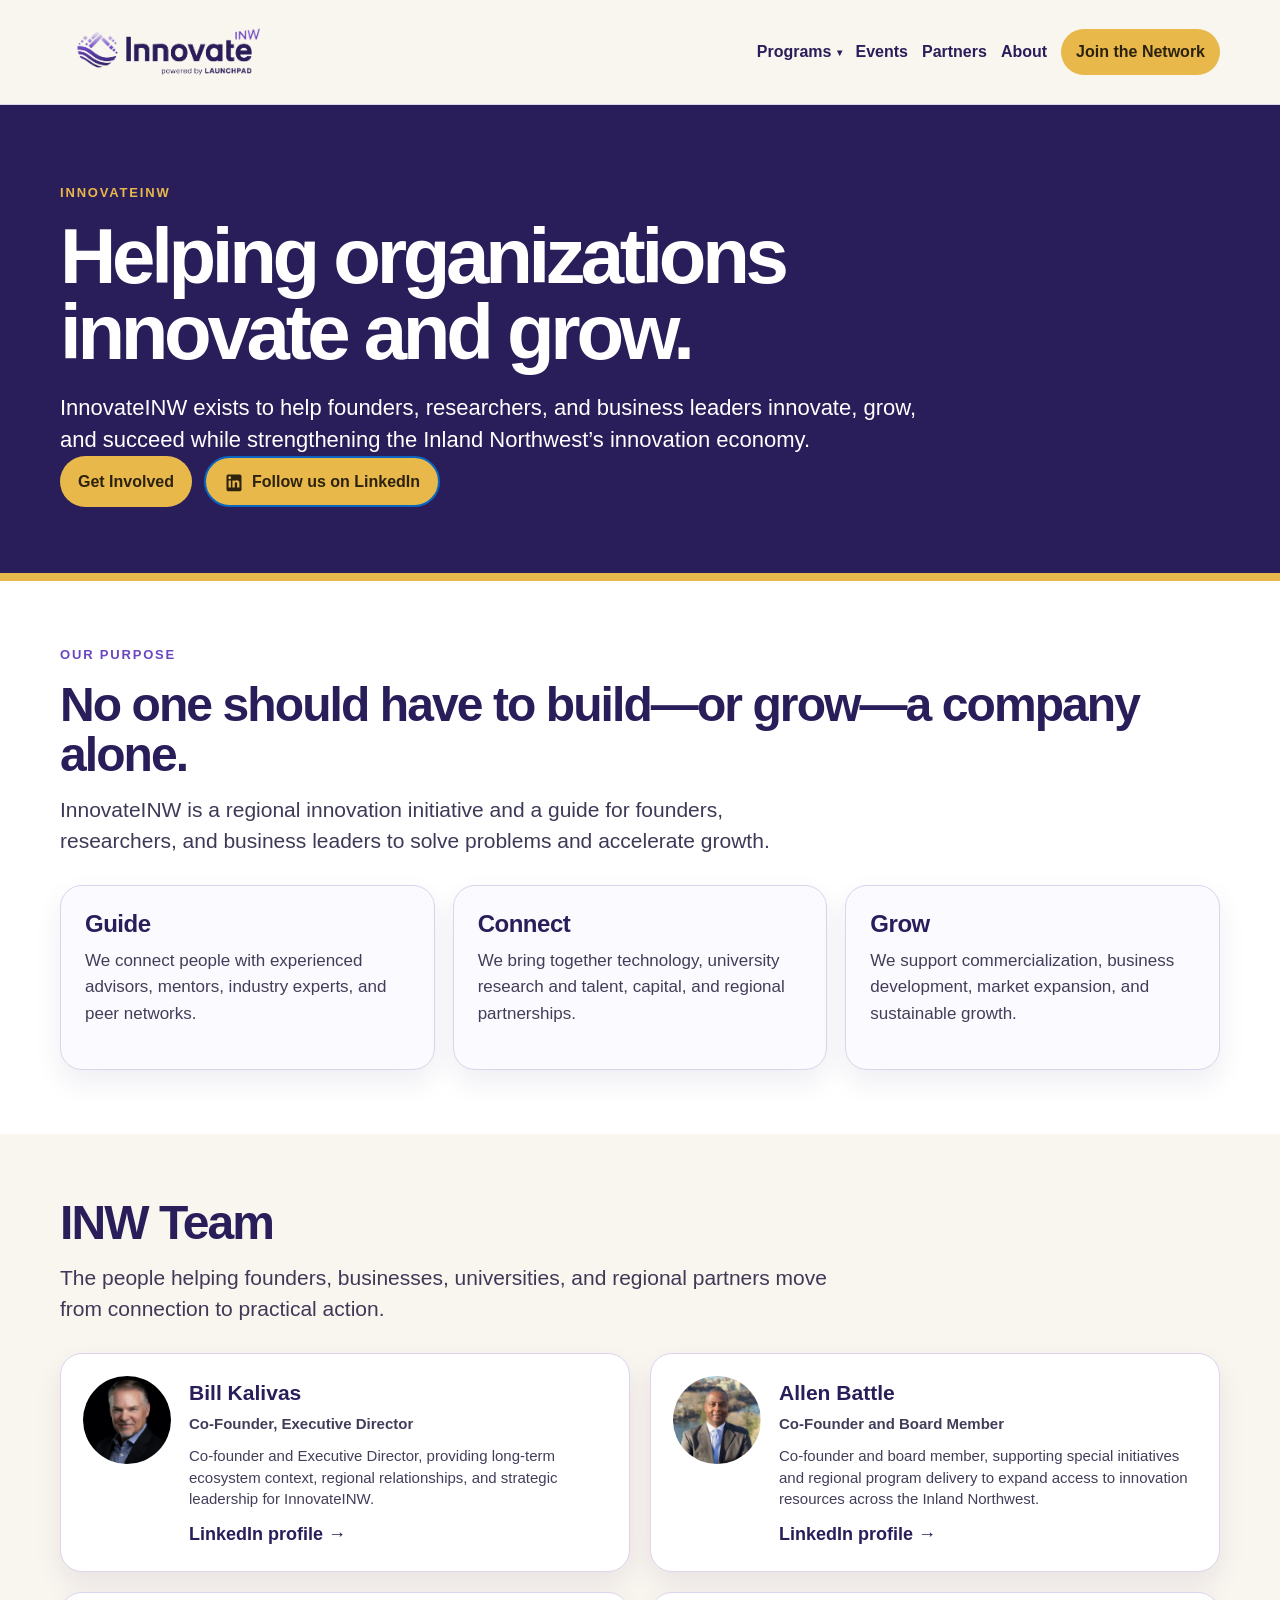
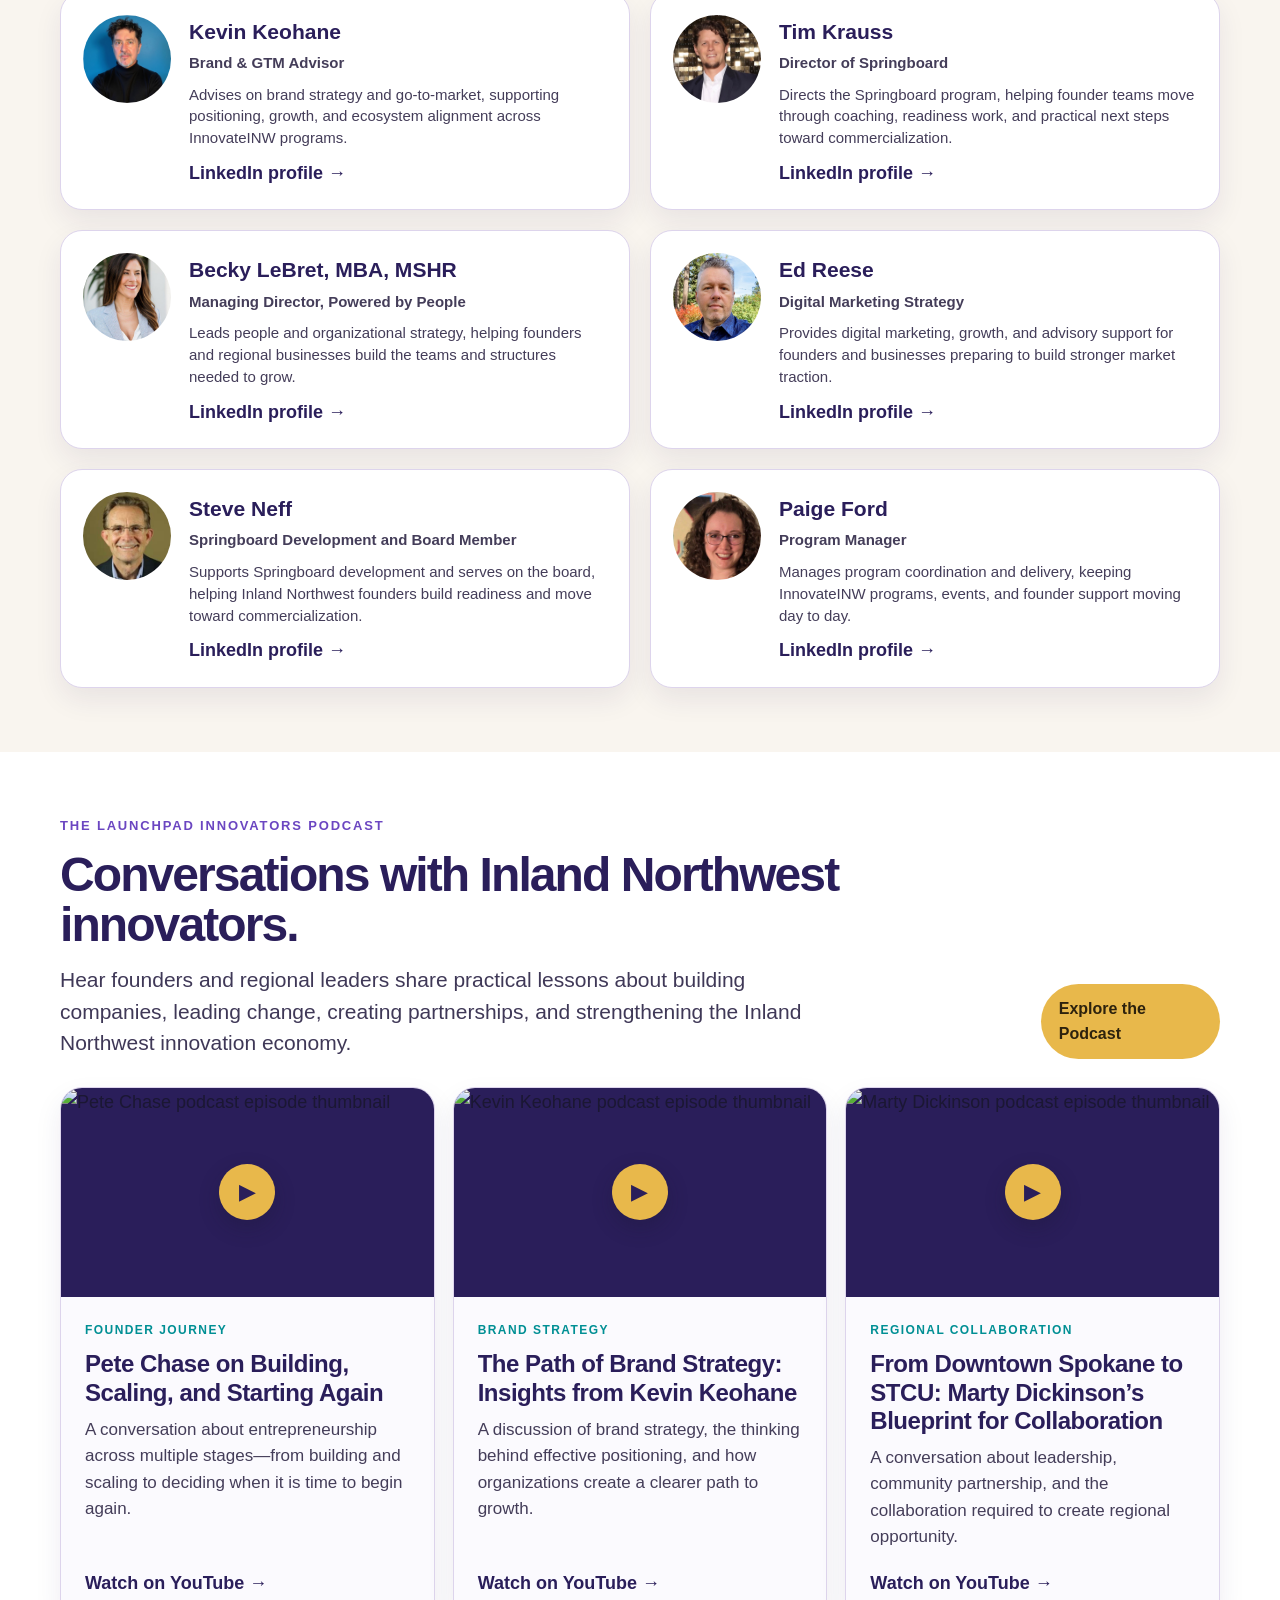
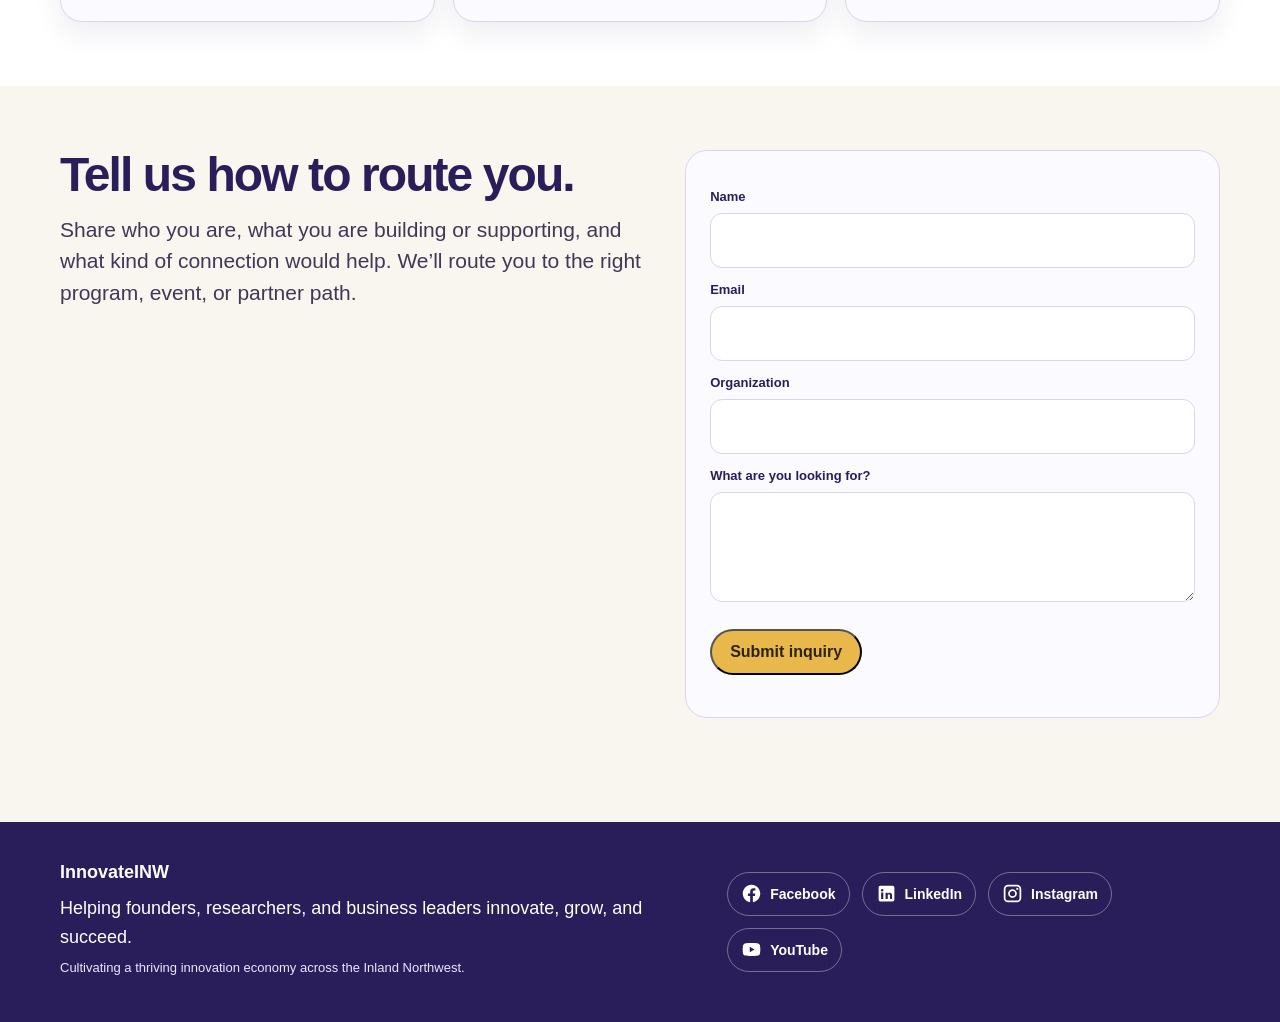
==== commit 916adf75: "Rename nav Get Involved link to Join the Network sitewide Co-Authored-By: Claude Sonnet 5 <noreply@a" ====
--- a/about.html
+++ b/about.html
@@ -11,7 +11,7 @@
   <meta name="twitter:card" content="summary">
   <script type="application/ld+json">{"@context":"https://schema.org","@graph":[{"@type":"Organization","@id":"https://innovateinw.com/#organization","name":"InnovateINW","alternateName":"Innovate Inland Northwest","url":"https://innovateinw.com/","logo":{"@type":"ImageObject","url":"https://innovateinw.com/innovateinw-logo-color.png"},"description":"InnovateINW helps founders, researchers, and business leaders connect with the people, programs, and partnerships they need to innovate, grow, and succeed.","email":"info@launchpadinw.com","areaServed":{"@type":"Place","name":"Inland Northwest"},"sameAs":["https://www.facebook.com/launchpadinlandnorthwest/","https://www.linkedin.com/groups/3544071/","https://www.instagram.com/launchpadinw/","https://www.youtube.com/@launchpadinw"]},{"@type":"WebSite","@id":"https://innovateinw.com/#website","url":"https://innovateinw.com/","name":"InnovateINW","publisher":{"@id":"https://innovateinw.com/#organization"},"inLanguage":"en-US"},{"@type":"AboutPage","@id":"https://innovateinw.com/about#webpage","url":"https://innovateinw.com/about","name":"About InnovateINW","description":"Learn how InnovateINW guides founders, researchers, and business leaders to innovate and grow while strengthening the Inland Northwest innovation economy.","isPartOf":{"@id":"https://innovateinw.com/#website"},"about":{"@id":"https://innovateinw.com/#organization"},"publisher":{"@id":"https://innovateinw.com/#organization"},"inLanguage":"en-US"},{"@type":"PodcastSeries","@id":"https://innovateinw.com/about#podcast","name":"The Launchpad Innovators Podcast","description":"Conversations with Inland Northwest founders and regional leaders about building companies, leading change, creating partnerships, and strengthening the regional innovation economy.","url":"https://www.youtube.com/@launchpadinw/podcasts","publisher":{"@id":"https://innovateinw.com/#organization"},"inLanguage":"en-US"},{"@type":"PodcastEpisode","@id":"https://innovateinw.com/about#podcast-episode-1","name":"Pete Chase on Building, Scaling, and Starting Again","description":"A conversation about entrepreneurship across multiple stages, from building and scaling to deciding when it is time to begin again.","url":"https://www.youtube.com/watch?v=SgtXq2pzBWg","thumbnailUrl":"https://i.ytimg.com/vi/SgtXq2pzBWg/hqdefault.jpg","partOfSeries":{"@id":"https://innovateinw.com/about#podcast"},"publisher":{"@id":"https://innovateinw.com/#organization"},"inLanguage":"en-US"},{"@type":"PodcastEpisode","@id":"https://innovateinw.com/about#podcast-episode-2","name":"The Path of Brand Strategy: Insights from Kevin Keohane","description":"A discussion of brand strategy, effective positioning, and how organizations create a clearer path to growth.","url":"https://www.youtube.com/watch?v=krLCUVaMl3c","thumbnailUrl":"https://i.ytimg.com/vi/krLCUVaMl3c/hqdefault.jpg","partOfSeries":{"@id":"https://innovateinw.com/about#podcast"},"publisher":{"@id":"https://innovateinw.com/#organization"},"inLanguage":"en-US"},{"@type":"PodcastEpisode","@id":"https://innovateinw.com/about#podcast-episode-3","name":"From Downtown Spokane to STCU: Marty Dickinson’s Blueprint for Collaboration","description":"A conversation about leadership, community partnership, and the collaboration required to create regional opportunity.","url":"https://www.youtube.com/watch?v=m3OUrpIhzdY","thumbnailUrl":"https://i.ytimg.com/vi/m3OUrpIhzdY/hqdefault.jpg","partOfSeries":{"@id":"https://innovateinw.com/about#podcast"},"publisher":{"@id":"https://innovateinw.com/#organization"},"inLanguage":"en-US"}]}</script>
   <!-- GEO-AEO:END -->
-<link rel="icon" type="image/svg+xml" href="innovateinw-favicon.svg"><link rel="stylesheet" href="styles.css?v=21"></head><body><nav class="nav"><div class="container nav-inner"><a class="brand" href="index.html"><img src="innovateinw-logo-color.png" alt="InnovateINW powered by LaunchPad"></a><button class="menu-toggle" type="button" aria-label="Open menu" aria-expanded="false"><span></span><span></span><span></span></button><div class="menu"><div class="nav-dropdown"><a href="springboard.html">Programs</a><div class="dropdown-menu"><a href="springboard.html">Springboard</a><a href="ai-cyber-network.html">AI &amp; Cyber Network</a></div></div><a href="events.html">Events</a><a href="partners.html">Partners</a><a href="about.html">About</a><a class="btn" href="#get-involved">Get Involved</a></div></div></nav><header class="hero"><div class="wrap"><div class="eyebrow">InnovateINW</div><h1>Helping organizations innovate and grow.</h1><p class="hero-actions">InnovateINW exists to help founders, researchers, and business leaders innovate, grow, and succeed while strengthening the Inland Northwest’s innovation economy.</p><p class="hero-actions"><a class="btn" href="#get-involved">Get Involved</a> <a class="btn linkedin-hero-btn" href="https://www.linkedin.com/company/launchpad-inland-northwest/" target="_blank" rel="noopener"><svg viewBox="0 0 24 24" aria-hidden="true"><path d="M19 3a2 2 0 0 1 2 2v16a2 2 0 0 1-2 2H5a2 2 0 0 1-2-2V5a2 2 0 0 1 2-2h14m-.5 15.5v-5.3a3.26 3.26 0 0 0-3.26-3.26c-.85 0-1.84.52-2.32 1.3v-1.11h-2.79v8.37h2.79v-4.93c0-.77.62-1.4 1.39-1.4a1.4 1.4 0 0 1 1.4 1.4v4.93h2.79M6.88 8.56a1.68 1.68 0 0 0 1.68-1.68c0-.93-.75-1.69-1.68-1.69a1.69 1.69 0 0 0-1.69 1.69c0 .93.76 1.68 1.69 1.68m1.39 9.94v-8.37H5.5v8.37h2.77z"/></svg>Follow us on LinkedIn</a> </p></div></header><main><section class="section white"><div class="wrap"><div class="eyebrow purple-eyebrow">Our Purpose</div><h2>No one should have to build—or grow—a company alone.</h2><p class="lead">InnovateINW is a regional innovation initiative and a guide for founders, researchers, and business leaders to solve problems and accelerate growth.</p><div class="cards three"><div class="card"><h3>Guide</h3><p>We connect people with experienced advisors, mentors, industry experts, and peer networks.</p></div><div class="card"><h3>Connect</h3><p>We bring together technology, university research and talent, capital, and regional partnerships.</p></div><div class="card"><h3>Grow</h3><p>We support commercialization, business development, market expansion, and sustainable growth.</p></div></div></div></section>
+<link rel="icon" type="image/svg+xml" href="innovateinw-favicon.svg"><link rel="stylesheet" href="styles.css?v=21"></head><body><nav class="nav"><div class="container nav-inner"><a class="brand" href="index.html"><img src="innovateinw-logo-color.png" alt="InnovateINW powered by LaunchPad"></a><button class="menu-toggle" type="button" aria-label="Open menu" aria-expanded="false"><span></span><span></span><span></span></button><div class="menu"><div class="nav-dropdown"><a href="springboard.html">Programs</a><div class="dropdown-menu"><a href="springboard.html">Springboard</a><a href="ai-cyber-network.html">AI &amp; Cyber Network</a></div></div><a href="events.html">Events</a><a href="partners.html">Partners</a><a href="about.html">About</a><a class="btn" href="#get-involved">Join the Network</a></div></div></nav><header class="hero"><div class="wrap"><div class="eyebrow">InnovateINW</div><h1>Helping organizations innovate and grow.</h1><p class="hero-actions">InnovateINW exists to help founders, researchers, and business leaders innovate, grow, and succeed while strengthening the Inland Northwest’s innovation economy.</p><p class="hero-actions"><a class="btn" href="#get-involved">Get Involved</a> <a class="btn linkedin-hero-btn" href="https://www.linkedin.com/company/launchpad-inland-northwest/" target="_blank" rel="noopener"><svg viewBox="0 0 24 24" aria-hidden="true"><path d="M19 3a2 2 0 0 1 2 2v16a2 2 0 0 1-2 2H5a2 2 0 0 1-2-2V5a2 2 0 0 1 2-2h14m-.5 15.5v-5.3a3.26 3.26 0 0 0-3.26-3.26c-.85 0-1.84.52-2.32 1.3v-1.11h-2.79v8.37h2.79v-4.93c0-.77.62-1.4 1.39-1.4a1.4 1.4 0 0 1 1.4 1.4v4.93h2.79M6.88 8.56a1.68 1.68 0 0 0 1.68-1.68c0-.93-.75-1.69-1.68-1.69a1.69 1.69 0 0 0-1.69 1.69c0 .93.76 1.68 1.69 1.68m1.39 9.94v-8.37H5.5v8.37h2.77z"/></svg>Follow us on LinkedIn</a> </p></div></header><main><section class="section white"><div class="wrap"><div class="eyebrow purple-eyebrow">Our Purpose</div><h2>No one should have to build—or grow—a company alone.</h2><p class="lead">InnovateINW is a regional innovation initiative and a guide for founders, researchers, and business leaders to solve problems and accelerate growth.</p><div class="cards three"><div class="card"><h3>Guide</h3><p>We connect people with experienced advisors, mentors, industry experts, and peer networks.</p></div><div class="card"><h3>Connect</h3><p>We bring together technology, university research and talent, capital, and regional partnerships.</p></div><div class="card"><h3>Grow</h3><p>We support commercialization, business development, market expansion, and sustainable growth.</p></div></div></div></section>
 
 <section class="section team-section"><div class="wrap">
   <h2>INW Team</h2>
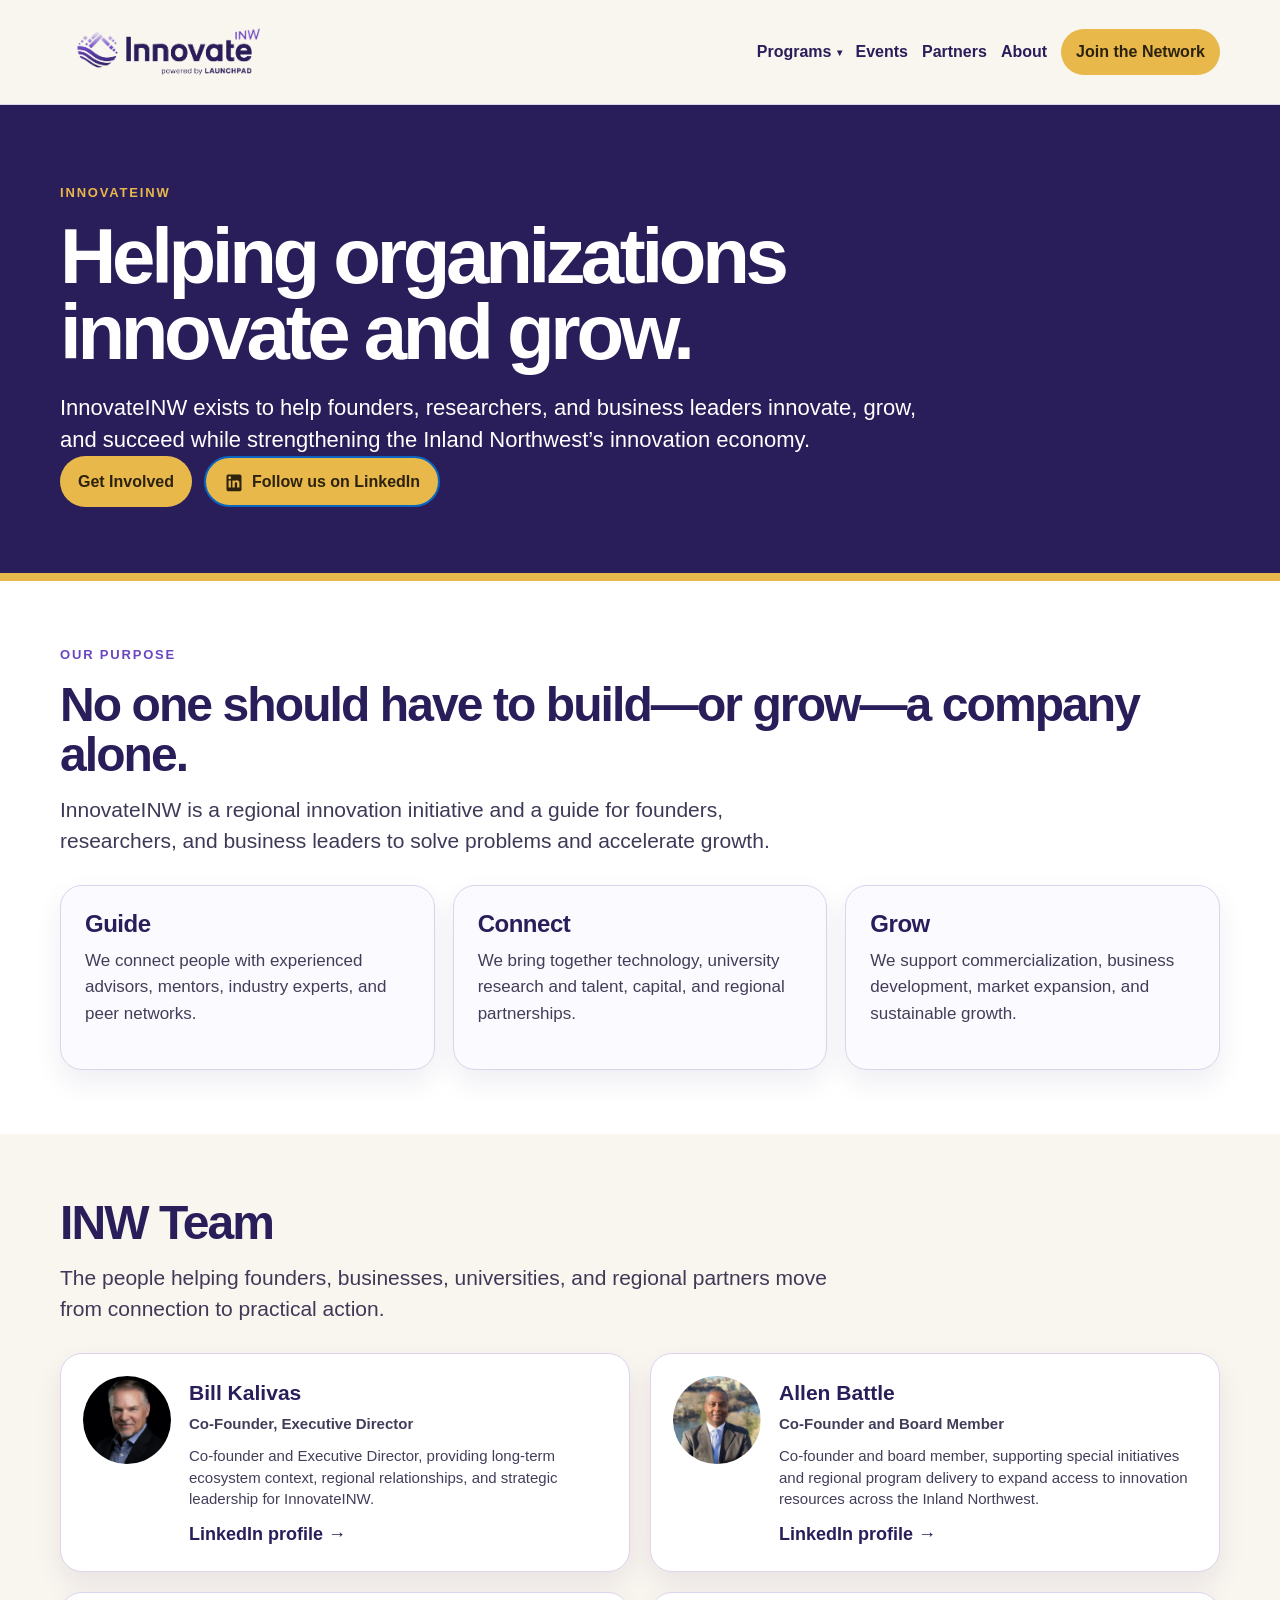
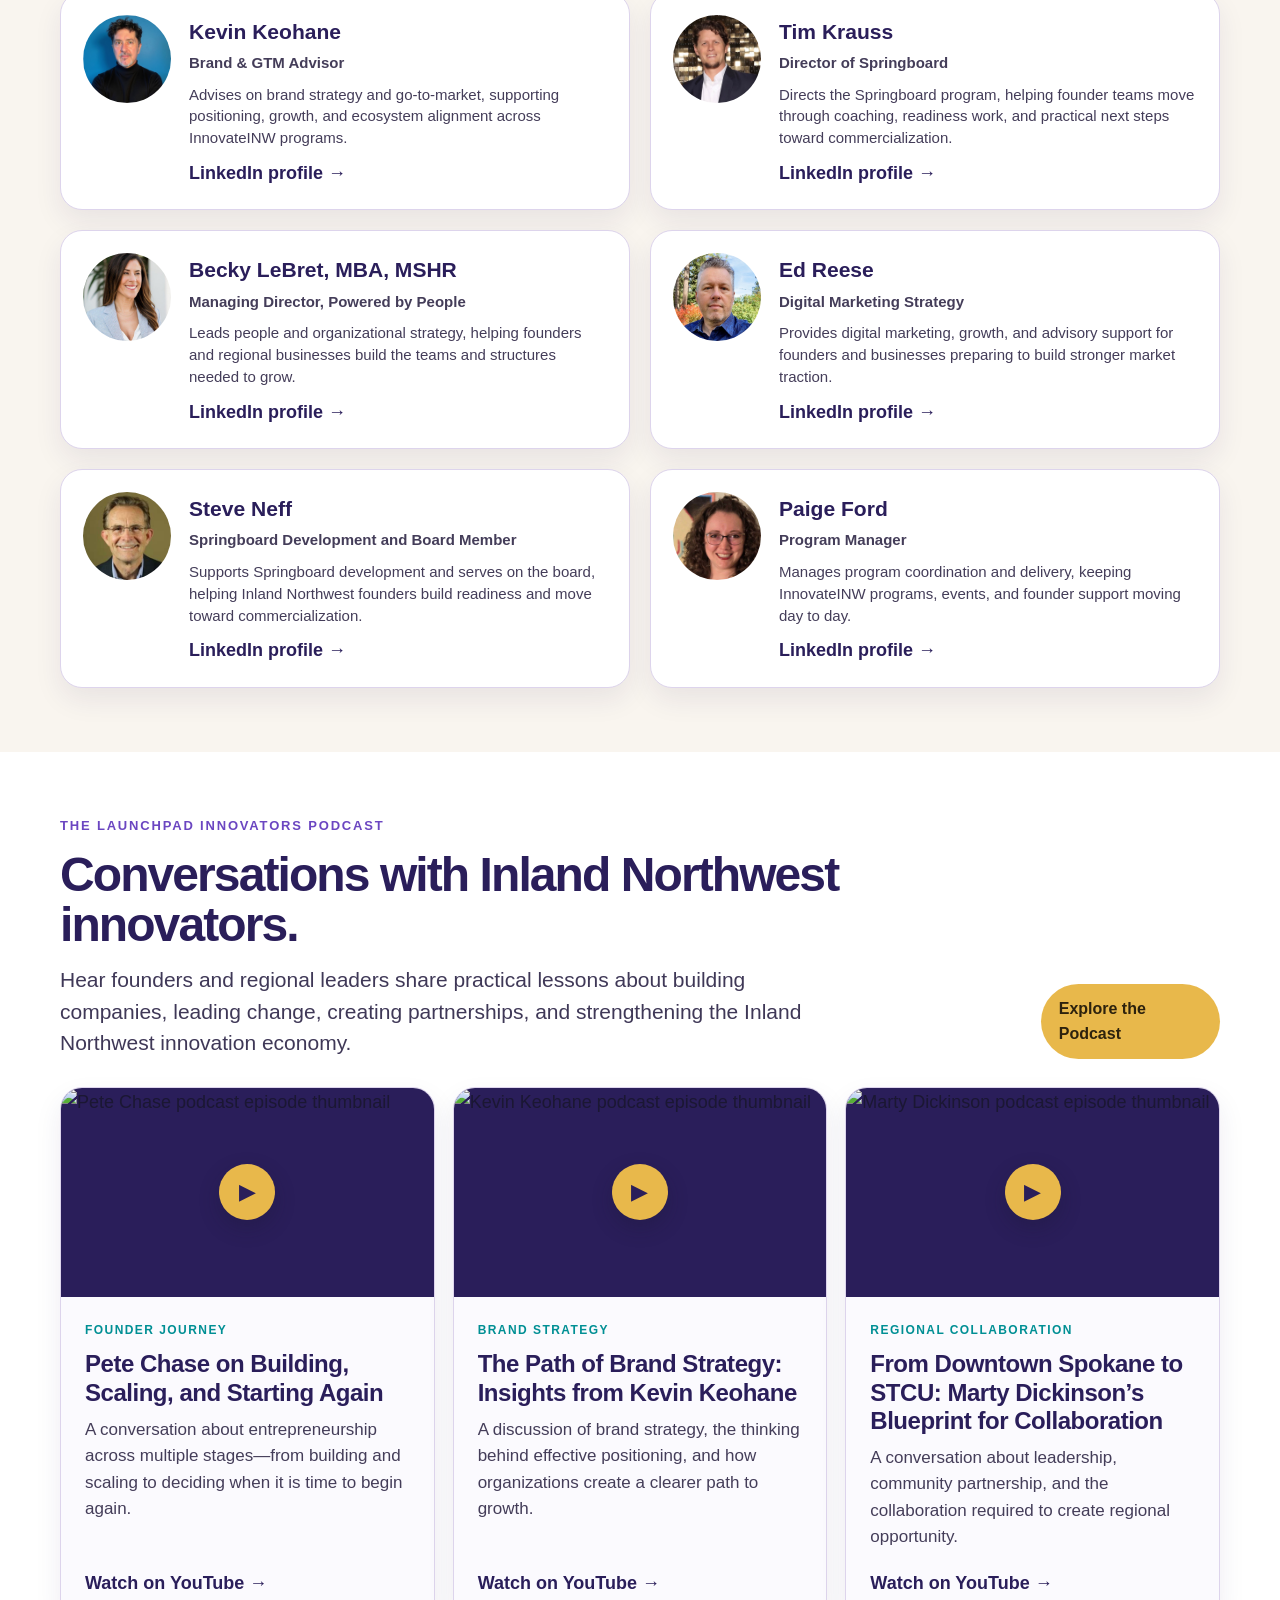
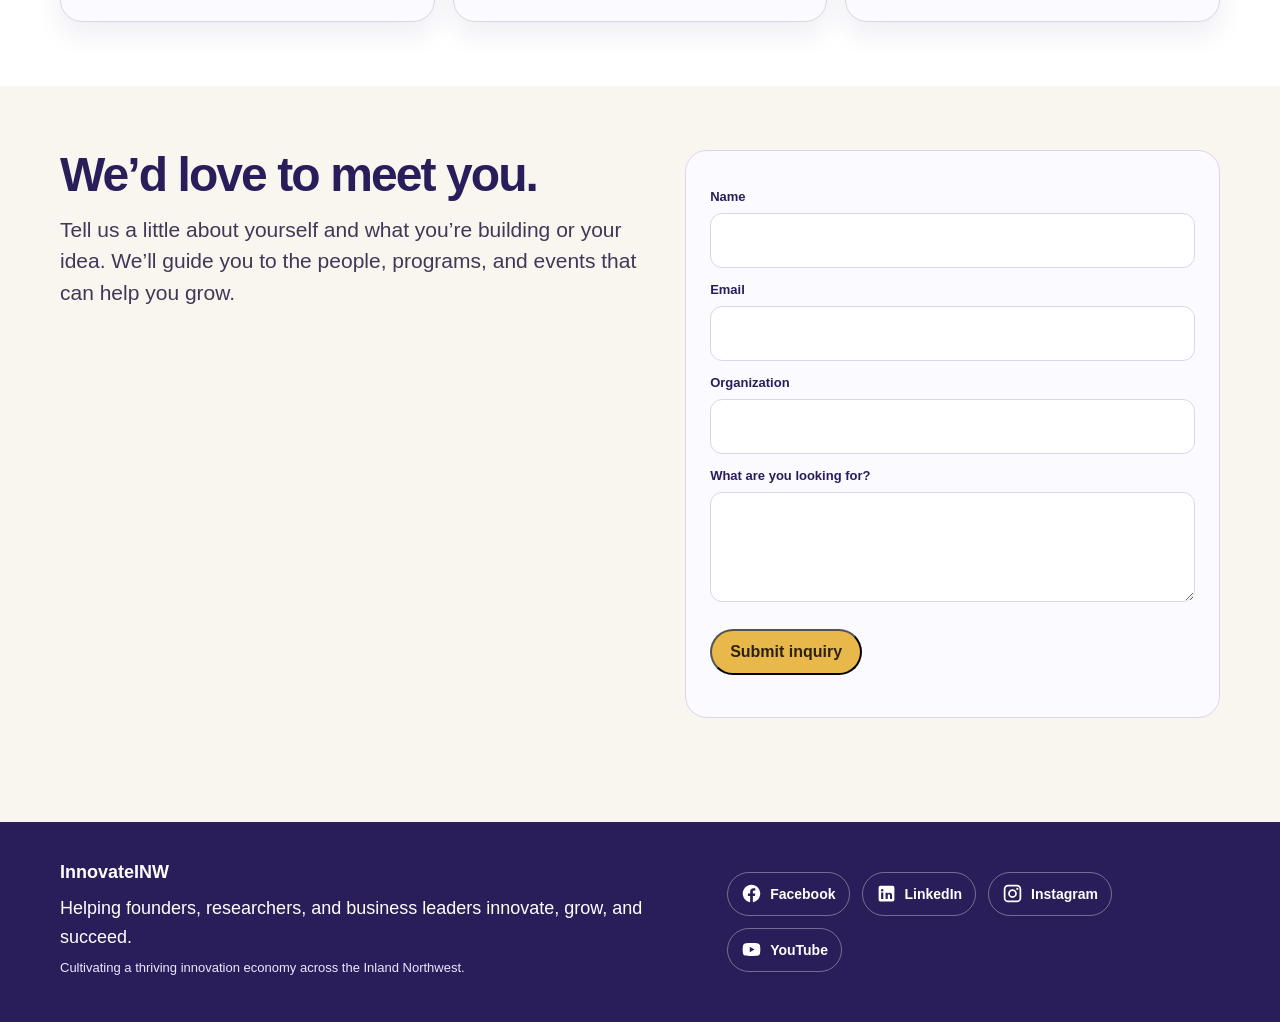
==== commit eebbd9e4: "Update routing form heading and subtext sitewide Co-Authored-By: Claude Sonnet 5 <noreply@anthropic." ====
--- a/about.html
+++ b/about.html
@@ -55,7 +55,7 @@
   </div>
 </div></section>
 
-<section class="section" id="get-involved"><div class="wrap split"><div><h2>Tell us how to route you.</h2><p class="lead">Share who you are, what you are building or supporting, and what kind of connection would help. We’ll route you to the right program, event, or partner path.</p></div><form class="formbox" action="https://formsubmit.co/paige@launchpadinw.com" method="POST">
+<section class="section" id="get-involved"><div class="wrap split"><div><h2>We’d love to meet you.</h2><p class="lead">Tell us a little about yourself and what you’re building or your idea. We’ll guide you to the people, programs, and events that can help you grow.</p></div><form class="formbox" action="https://formsubmit.co/paige@launchpadinw.com" method="POST">
   <input type="hidden" name="_subject" value="InnovateINW routing request - About">
   <input type="hidden" name="_template" value="table">
   <input type="hidden" name="_captcha" value="false">
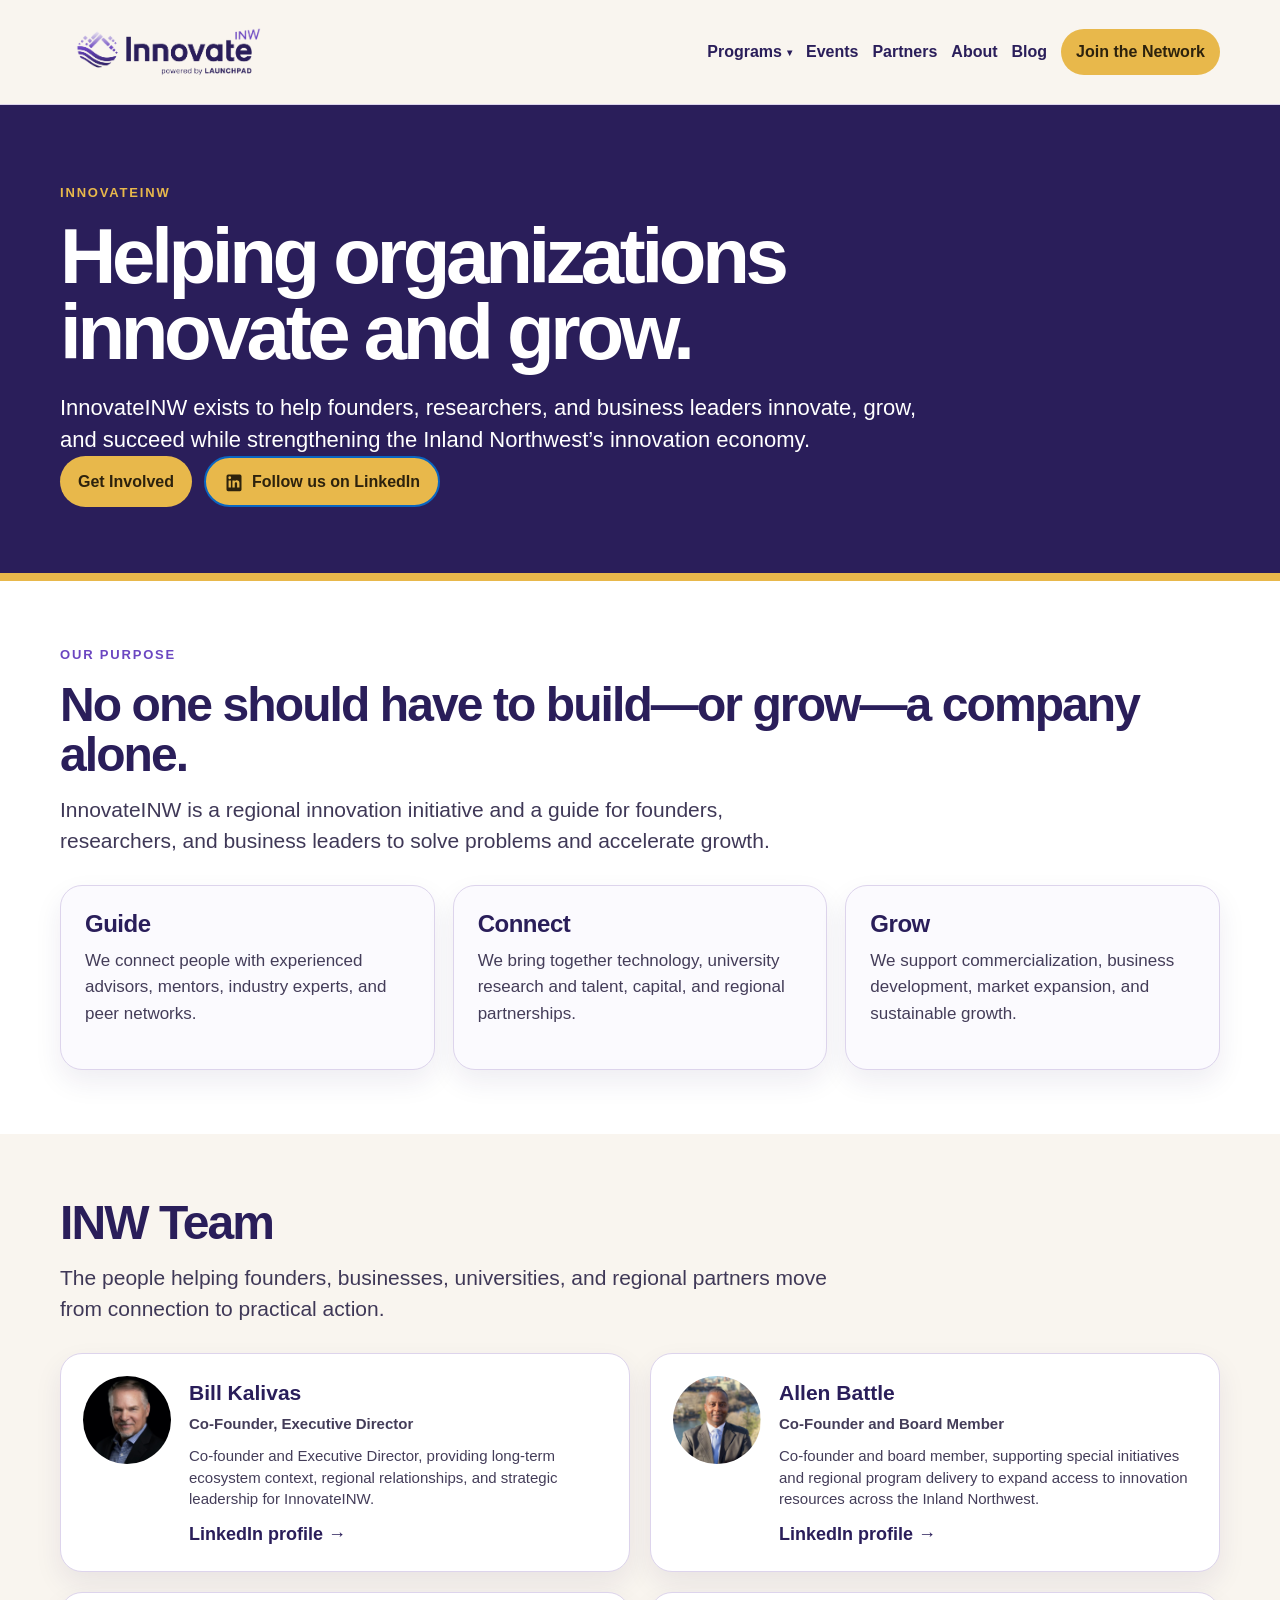
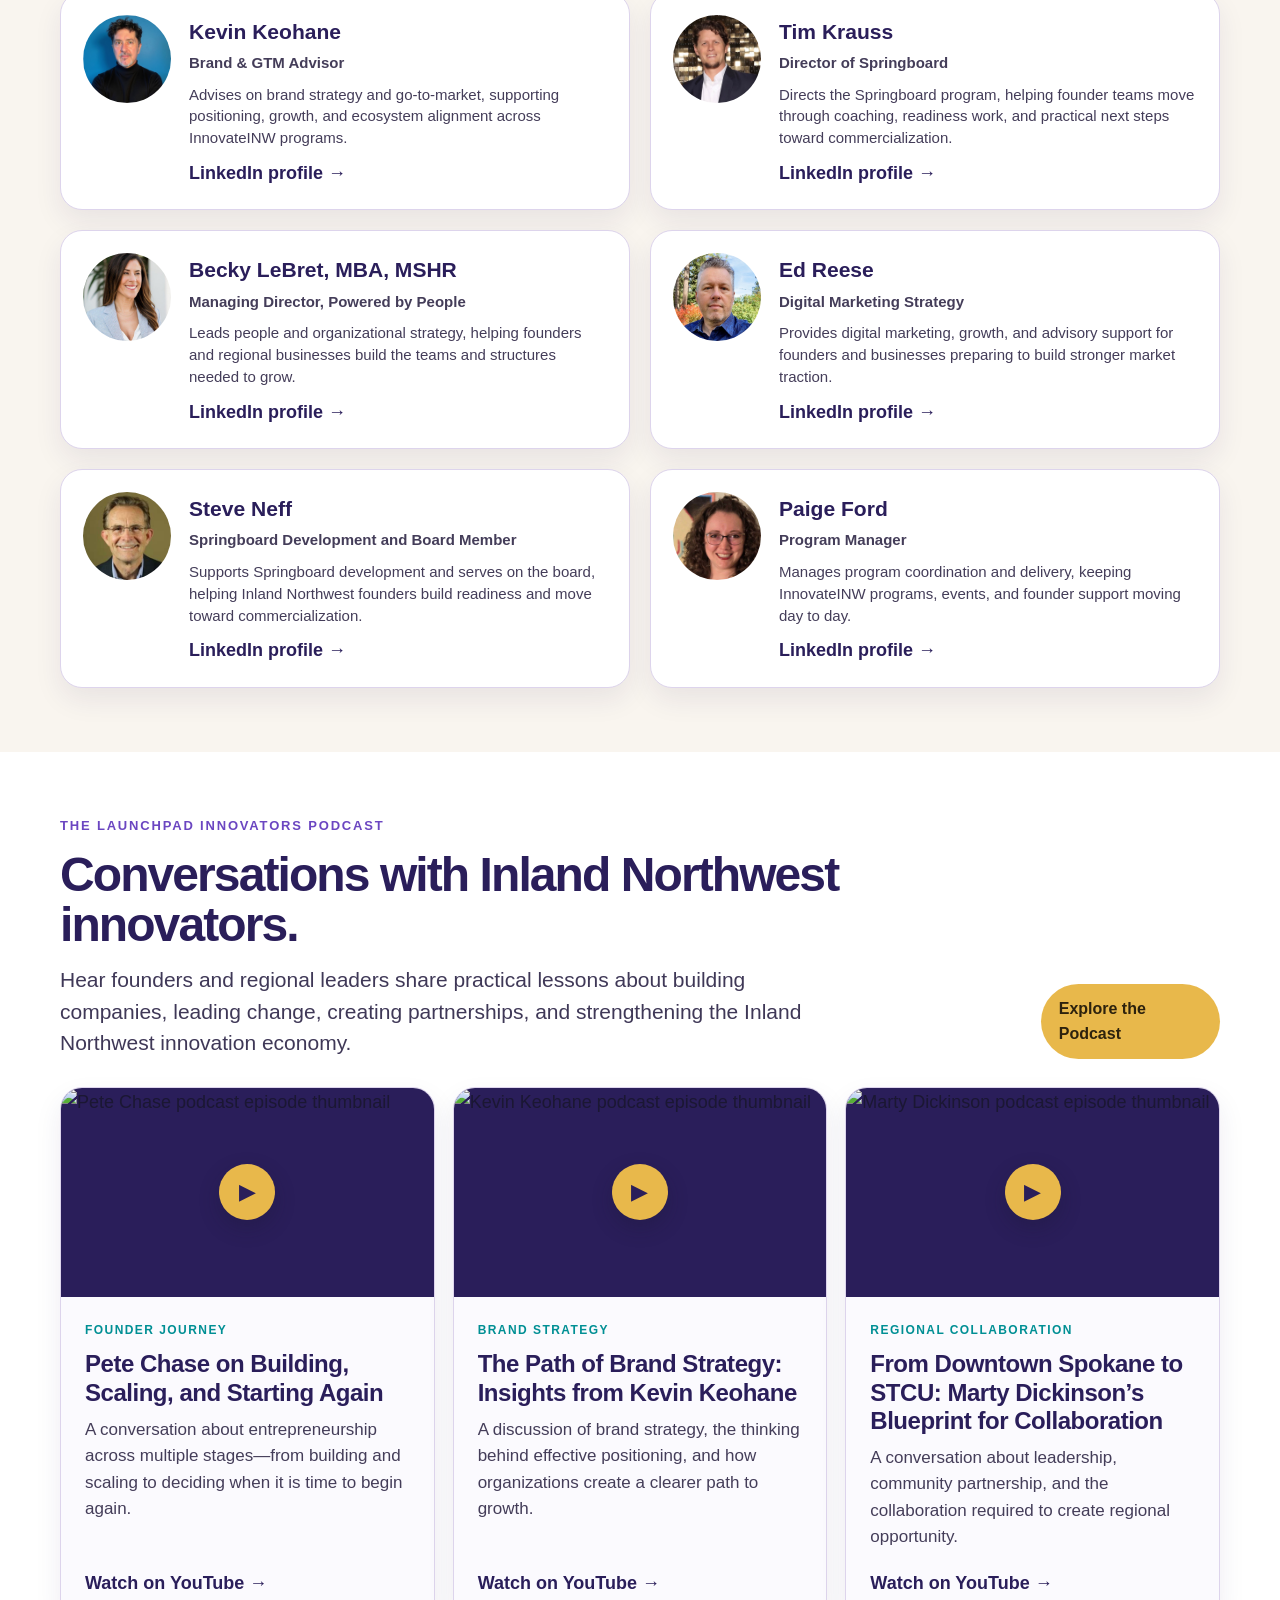
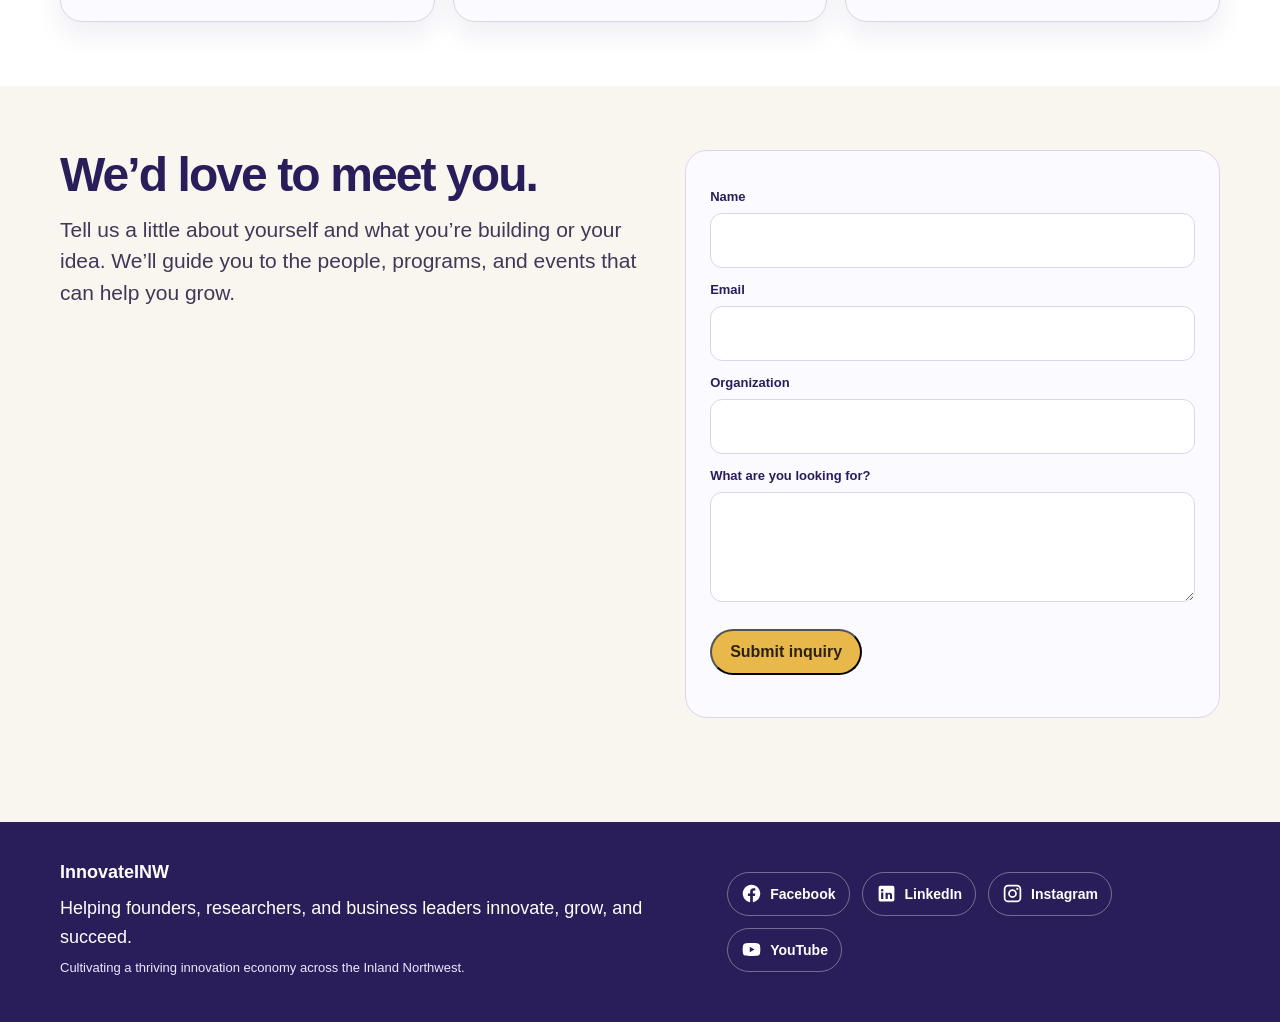
==== commit fbac52ca: "Add Blog page with Soro embed; link Blog in nav sitewide" ====
--- a/about.html
+++ b/about.html
@@ -11,7 +11,7 @@
   <meta name="twitter:card" content="summary">
   <script type="application/ld+json">{"@context":"https://schema.org","@graph":[{"@type":"Organization","@id":"https://innovateinw.com/#organization","name":"InnovateINW","alternateName":"Innovate Inland Northwest","url":"https://innovateinw.com/","logo":{"@type":"ImageObject","url":"https://innovateinw.com/innovateinw-logo-color.png"},"description":"InnovateINW helps founders, researchers, and business leaders connect with the people, programs, and partnerships they need to innovate, grow, and succeed.","email":"info@launchpadinw.com","areaServed":{"@type":"Place","name":"Inland Northwest"},"sameAs":["https://www.facebook.com/launchpadinlandnorthwest/","https://www.linkedin.com/groups/3544071/","https://www.instagram.com/launchpadinw/","https://www.youtube.com/@launchpadinw"]},{"@type":"WebSite","@id":"https://innovateinw.com/#website","url":"https://innovateinw.com/","name":"InnovateINW","publisher":{"@id":"https://innovateinw.com/#organization"},"inLanguage":"en-US"},{"@type":"AboutPage","@id":"https://innovateinw.com/about#webpage","url":"https://innovateinw.com/about","name":"About InnovateINW","description":"Learn how InnovateINW guides founders, researchers, and business leaders to innovate and grow while strengthening the Inland Northwest innovation economy.","isPartOf":{"@id":"https://innovateinw.com/#website"},"about":{"@id":"https://innovateinw.com/#organization"},"publisher":{"@id":"https://innovateinw.com/#organization"},"inLanguage":"en-US"},{"@type":"PodcastSeries","@id":"https://innovateinw.com/about#podcast","name":"The Launchpad Innovators Podcast","description":"Conversations with Inland Northwest founders and regional leaders about building companies, leading change, creating partnerships, and strengthening the regional innovation economy.","url":"https://www.youtube.com/@launchpadinw/podcasts","publisher":{"@id":"https://innovateinw.com/#organization"},"inLanguage":"en-US"},{"@type":"PodcastEpisode","@id":"https://innovateinw.com/about#podcast-episode-1","name":"Pete Chase on Building, Scaling, and Starting Again","description":"A conversation about entrepreneurship across multiple stages, from building and scaling to deciding when it is time to begin again.","url":"https://www.youtube.com/watch?v=SgtXq2pzBWg","thumbnailUrl":"https://i.ytimg.com/vi/SgtXq2pzBWg/hqdefault.jpg","partOfSeries":{"@id":"https://innovateinw.com/about#podcast"},"publisher":{"@id":"https://innovateinw.com/#organization"},"inLanguage":"en-US"},{"@type":"PodcastEpisode","@id":"https://innovateinw.com/about#podcast-episode-2","name":"The Path of Brand Strategy: Insights from Kevin Keohane","description":"A discussion of brand strategy, effective positioning, and how organizations create a clearer path to growth.","url":"https://www.youtube.com/watch?v=krLCUVaMl3c","thumbnailUrl":"https://i.ytimg.com/vi/krLCUVaMl3c/hqdefault.jpg","partOfSeries":{"@id":"https://innovateinw.com/about#podcast"},"publisher":{"@id":"https://innovateinw.com/#organization"},"inLanguage":"en-US"},{"@type":"PodcastEpisode","@id":"https://innovateinw.com/about#podcast-episode-3","name":"From Downtown Spokane to STCU: Marty Dickinson’s Blueprint for Collaboration","description":"A conversation about leadership, community partnership, and the collaboration required to create regional opportunity.","url":"https://www.youtube.com/watch?v=m3OUrpIhzdY","thumbnailUrl":"https://i.ytimg.com/vi/m3OUrpIhzdY/hqdefault.jpg","partOfSeries":{"@id":"https://innovateinw.com/about#podcast"},"publisher":{"@id":"https://innovateinw.com/#organization"},"inLanguage":"en-US"}]}</script>
   <!-- GEO-AEO:END -->
-<link rel="icon" type="image/svg+xml" href="innovateinw-favicon.svg"><link rel="stylesheet" href="styles.css?v=21"></head><body><nav class="nav"><div class="container nav-inner"><a class="brand" href="index.html"><img src="innovateinw-logo-color.png" alt="InnovateINW powered by LaunchPad"></a><button class="menu-toggle" type="button" aria-label="Open menu" aria-expanded="false"><span></span><span></span><span></span></button><div class="menu"><div class="nav-dropdown"><a href="springboard.html">Programs</a><div class="dropdown-menu"><a href="springboard.html">Springboard</a><a href="ai-cyber-network.html">AI &amp; Cyber Network</a></div></div><a href="events.html">Events</a><a href="partners.html">Partners</a><a href="about.html">About</a><a class="btn" href="#get-involved">Join the Network</a></div></div></nav><header class="hero"><div class="wrap"><div class="eyebrow">InnovateINW</div><h1>Helping organizations innovate and grow.</h1><p class="hero-actions">InnovateINW exists to help founders, researchers, and business leaders innovate, grow, and succeed while strengthening the Inland Northwest’s innovation economy.</p><p class="hero-actions"><a class="btn" href="#get-involved">Get Involved</a> <a class="btn linkedin-hero-btn" href="https://www.linkedin.com/company/launchpad-inland-northwest/" target="_blank" rel="noopener"><svg viewBox="0 0 24 24" aria-hidden="true"><path d="M19 3a2 2 0 0 1 2 2v16a2 2 0 0 1-2 2H5a2 2 0 0 1-2-2V5a2 2 0 0 1 2-2h14m-.5 15.5v-5.3a3.26 3.26 0 0 0-3.26-3.26c-.85 0-1.84.52-2.32 1.3v-1.11h-2.79v8.37h2.79v-4.93c0-.77.62-1.4 1.39-1.4a1.4 1.4 0 0 1 1.4 1.4v4.93h2.79M6.88 8.56a1.68 1.68 0 0 0 1.68-1.68c0-.93-.75-1.69-1.68-1.69a1.69 1.69 0 0 0-1.69 1.69c0 .93.76 1.68 1.69 1.68m1.39 9.94v-8.37H5.5v8.37h2.77z"/></svg>Follow us on LinkedIn</a> </p></div></header><main><section class="section white"><div class="wrap"><div class="eyebrow purple-eyebrow">Our Purpose</div><h2>No one should have to build—or grow—a company alone.</h2><p class="lead">InnovateINW is a regional innovation initiative and a guide for founders, researchers, and business leaders to solve problems and accelerate growth.</p><div class="cards three"><div class="card"><h3>Guide</h3><p>We connect people with experienced advisors, mentors, industry experts, and peer networks.</p></div><div class="card"><h3>Connect</h3><p>We bring together technology, university research and talent, capital, and regional partnerships.</p></div><div class="card"><h3>Grow</h3><p>We support commercialization, business development, market expansion, and sustainable growth.</p></div></div></div></section>
+<link rel="icon" type="image/svg+xml" href="innovateinw-favicon.svg"><link rel="stylesheet" href="styles.css?v=21"></head><body><nav class="nav"><div class="container nav-inner"><a class="brand" href="index.html"><img src="innovateinw-logo-color.png" alt="InnovateINW powered by LaunchPad"></a><button class="menu-toggle" type="button" aria-label="Open menu" aria-expanded="false"><span></span><span></span><span></span></button><div class="menu"><div class="nav-dropdown"><a href="springboard.html">Programs</a><div class="dropdown-menu"><a href="springboard.html">Springboard</a><a href="ai-cyber-network.html">AI &amp; Cyber Network</a></div></div><a href="events.html">Events</a><a href="partners.html">Partners</a><a href="about.html">About</a><a href="blog.html">Blog</a><a class="btn" href="#get-involved">Join the Network</a></div></div></nav><header class="hero"><div class="wrap"><div class="eyebrow">InnovateINW</div><h1>Helping organizations innovate and grow.</h1><p class="hero-actions">InnovateINW exists to help founders, researchers, and business leaders innovate, grow, and succeed while strengthening the Inland Northwest’s innovation economy.</p><p class="hero-actions"><a class="btn" href="#get-involved">Get Involved</a> <a class="btn linkedin-hero-btn" href="https://www.linkedin.com/company/launchpad-inland-northwest/" target="_blank" rel="noopener"><svg viewBox="0 0 24 24" aria-hidden="true"><path d="M19 3a2 2 0 0 1 2 2v16a2 2 0 0 1-2 2H5a2 2 0 0 1-2-2V5a2 2 0 0 1 2-2h14m-.5 15.5v-5.3a3.26 3.26 0 0 0-3.26-3.26c-.85 0-1.84.52-2.32 1.3v-1.11h-2.79v8.37h2.79v-4.93c0-.77.62-1.4 1.39-1.4a1.4 1.4 0 0 1 1.4 1.4v4.93h2.79M6.88 8.56a1.68 1.68 0 0 0 1.68-1.68c0-.93-.75-1.69-1.68-1.69a1.69 1.69 0 0 0-1.69 1.69c0 .93.76 1.68 1.69 1.68m1.39 9.94v-8.37H5.5v8.37h2.77z"/></svg>Follow us on LinkedIn</a> </p></div></header><main><section class="section white"><div class="wrap"><div class="eyebrow purple-eyebrow">Our Purpose</div><h2>No one should have to build—or grow—a company alone.</h2><p class="lead">InnovateINW is a regional innovation initiative and a guide for founders, researchers, and business leaders to solve problems and accelerate growth.</p><div class="cards three"><div class="card"><h3>Guide</h3><p>We connect people with experienced advisors, mentors, industry experts, and peer networks.</p></div><div class="card"><h3>Connect</h3><p>We bring together technology, university research and talent, capital, and regional partnerships.</p></div><div class="card"><h3>Grow</h3><p>We support commercialization, business development, market expansion, and sustainable growth.</p></div></div></div></section>
 
 <section class="section team-section"><div class="wrap">
   <h2>INW Team</h2>
--- a/styles.css
+++ b/styles.css
@@ -116,6 +116,10 @@
 .enhanced-event{grid-template-columns:92px 1fr;margin:16px 0;align-items:start}.event-links{display:flex;gap:10px;flex-wrap:wrap;margin-top:14px}.event-links .btn.light{background:#fff!important;border:2px solid #E8B84B!important;color:#2A1E5A!important}.panel ol{color:#443D59;padding-left:20px}.panel ol li{margin:8px 0}
 @media(max-width:900px){.enhanced-event{grid-template-columns:1fr}}
 
+/* spotlight event highlight */
+.spotlight-event{border:3px solid #6B46C1!important;box-shadow:0 14px 30px rgba(107,70,193,.24)!important}
+.spotlight-badge{display:inline-block;background:#6B46C1;color:#fff;font-size:12px;font-weight:900;text-transform:uppercase;letter-spacing:.08em;padding:4px 12px;border-radius:999px;margin-bottom:10px}
+
 /* v12 partner/sponsor logo carousel */
 .partner-logo-section{overflow:hidden}.logo-carousel{margin-top:28px;padding:10px 0}.logo-track{display:grid;grid-template-columns:repeat(auto-fill,minmax(200px,1fr));gap:18px}.partner-logo-card{height:136px;background:#fff;border:1px solid #DDD4EC;border-radius:22px;box-shadow:0 12px 28px rgba(42,30,90,.08);display:flex;flex-direction:column;align-items:center;justify-content:center;padding:18px;text-align:center;color:#2A1E5A;font-weight:900}.partner-logo-card img{max-width:100%;max-height:84px;object-fit:contain;display:block}.partner-logo-card span{font-size:13px;color:#625D76}.placeholder-logo{border:2px dashed #B8A9D9;background:#FBFAFE}.placeholder-logo strong{font-size:20px;color:#2A1E5A}.partner-note{margin-top:18px;color:#625D76;font-size:15px}@media(max-width:600px){.logo-track{grid-template-columns:repeat(2,1fr);gap:12px}.partner-logo-card{height:122px;padding:12px}}
 
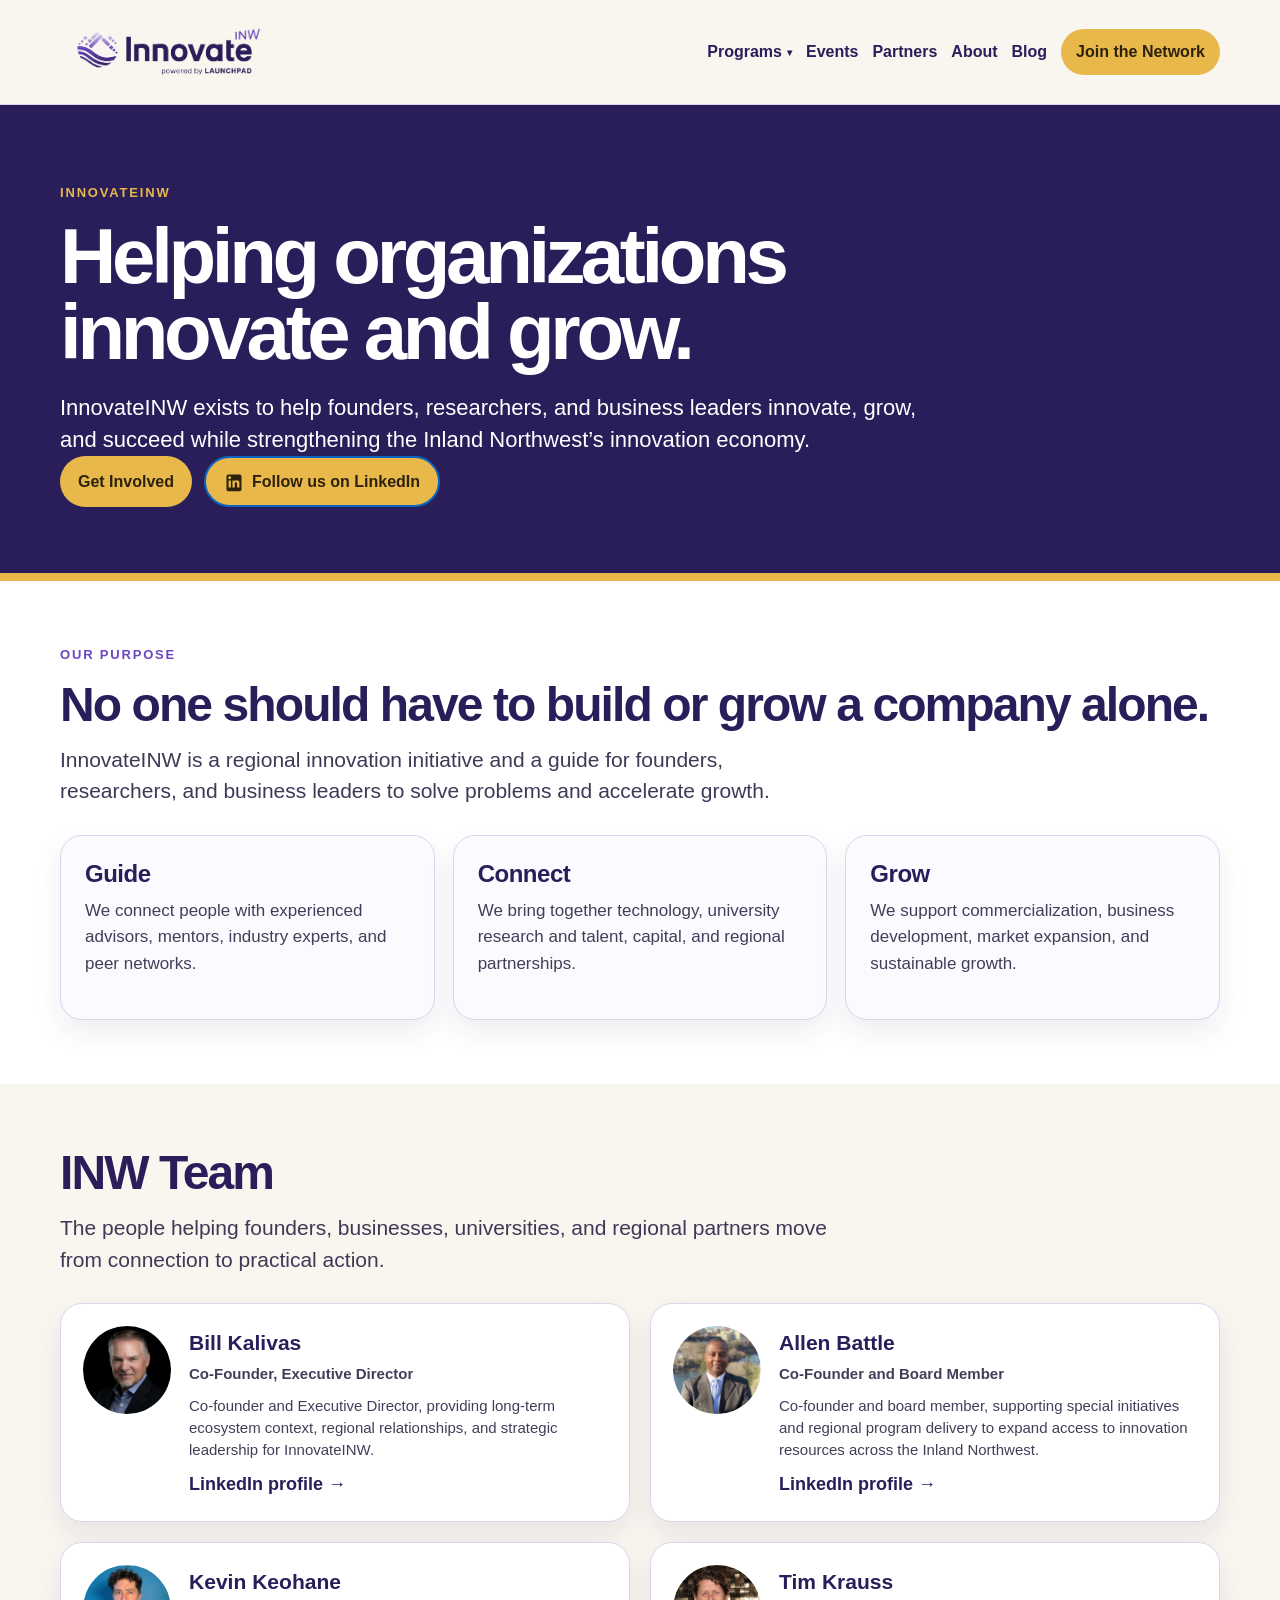
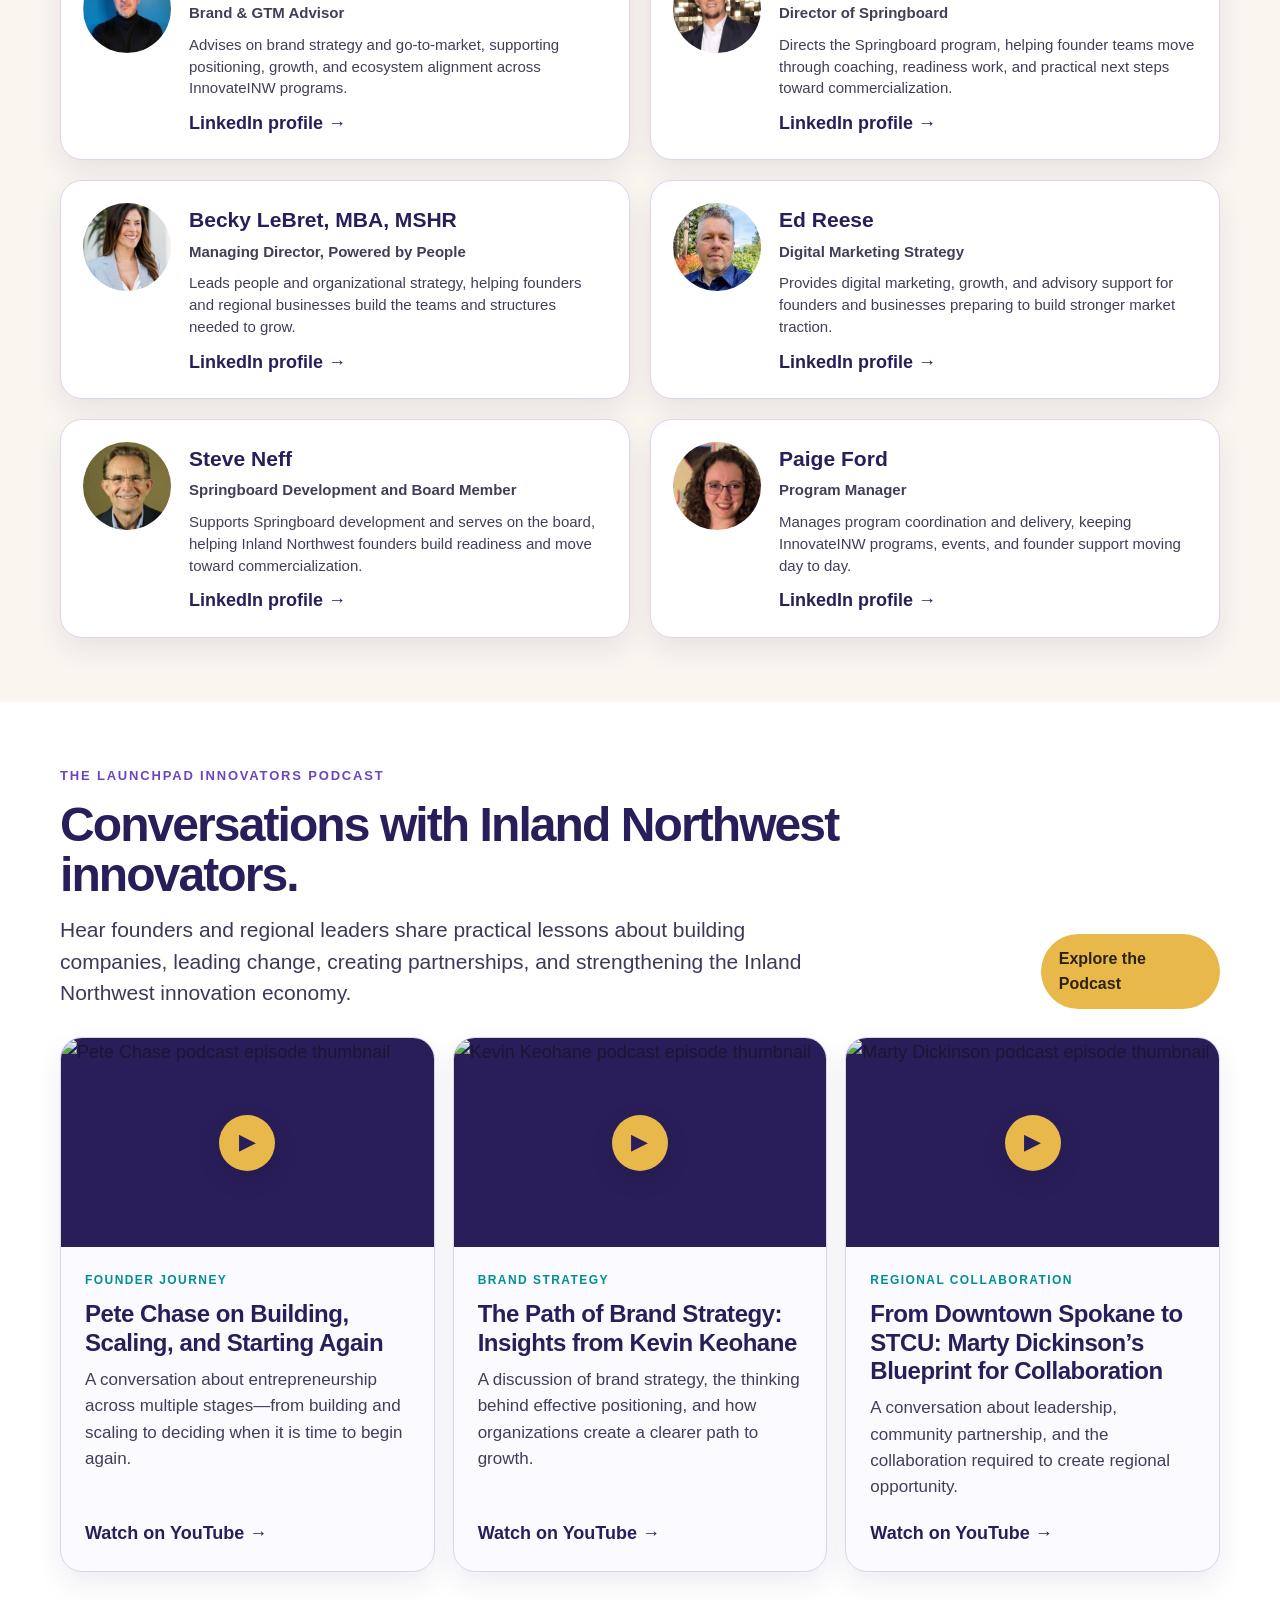
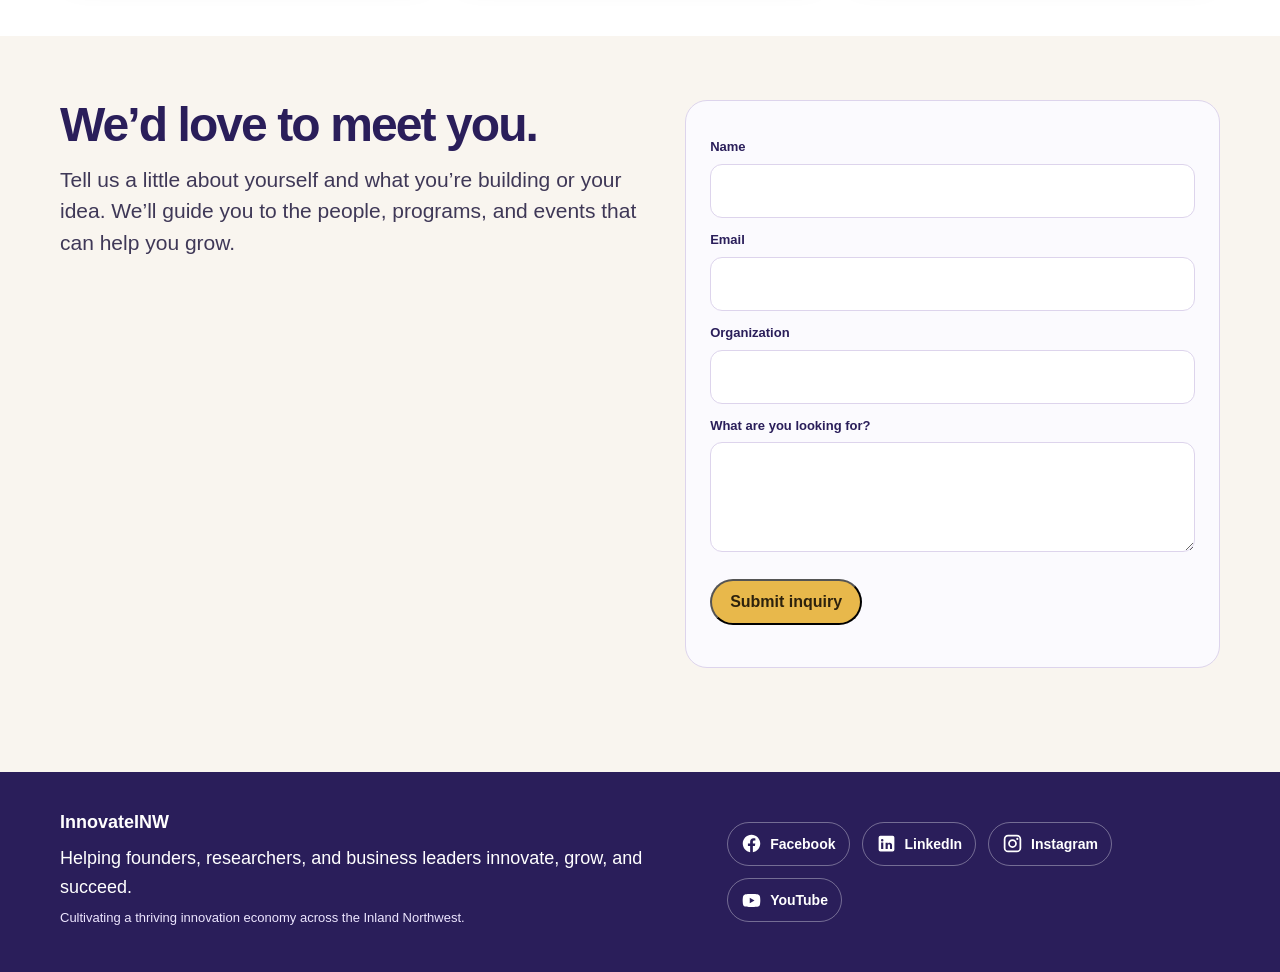
==== commit 0dac630c: "Remove dashes from About page purpose heading Co-Authored-By: Claude Opus 5.5 <noreply@anthropic.com" ====
--- a/about.html
+++ b/about.html
@@ -11,7 +11,7 @@
   <meta name="twitter:card" content="summary">
   <script type="application/ld+json">{"@context":"https://schema.org","@graph":[{"@type":"Organization","@id":"https://innovateinw.com/#organization","name":"InnovateINW","alternateName":"Innovate Inland Northwest","url":"https://innovateinw.com/","logo":{"@type":"ImageObject","url":"https://innovateinw.com/innovateinw-logo-color.png"},"description":"InnovateINW helps founders, researchers, and business leaders connect with the people, programs, and partnerships they need to innovate, grow, and succeed.","email":"info@launchpadinw.com","areaServed":{"@type":"Place","name":"Inland Northwest"},"sameAs":["https://www.facebook.com/launchpadinlandnorthwest/","https://www.linkedin.com/groups/3544071/","https://www.instagram.com/launchpadinw/","https://www.youtube.com/@launchpadinw"]},{"@type":"WebSite","@id":"https://innovateinw.com/#website","url":"https://innovateinw.com/","name":"InnovateINW","publisher":{"@id":"https://innovateinw.com/#organization"},"inLanguage":"en-US"},{"@type":"AboutPage","@id":"https://innovateinw.com/about#webpage","url":"https://innovateinw.com/about","name":"About InnovateINW","description":"Learn how InnovateINW guides founders, researchers, and business leaders to innovate and grow while strengthening the Inland Northwest innovation economy.","isPartOf":{"@id":"https://innovateinw.com/#website"},"about":{"@id":"https://innovateinw.com/#organization"},"publisher":{"@id":"https://innovateinw.com/#organization"},"inLanguage":"en-US"},{"@type":"PodcastSeries","@id":"https://innovateinw.com/about#podcast","name":"The Launchpad Innovators Podcast","description":"Conversations with Inland Northwest founders and regional leaders about building companies, leading change, creating partnerships, and strengthening the regional innovation economy.","url":"https://www.youtube.com/@launchpadinw/podcasts","publisher":{"@id":"https://innovateinw.com/#organization"},"inLanguage":"en-US"},{"@type":"PodcastEpisode","@id":"https://innovateinw.com/about#podcast-episode-1","name":"Pete Chase on Building, Scaling, and Starting Again","description":"A conversation about entrepreneurship across multiple stages, from building and scaling to deciding when it is time to begin again.","url":"https://www.youtube.com/watch?v=SgtXq2pzBWg","thumbnailUrl":"https://i.ytimg.com/vi/SgtXq2pzBWg/hqdefault.jpg","partOfSeries":{"@id":"https://innovateinw.com/about#podcast"},"publisher":{"@id":"https://innovateinw.com/#organization"},"inLanguage":"en-US"},{"@type":"PodcastEpisode","@id":"https://innovateinw.com/about#podcast-episode-2","name":"The Path of Brand Strategy: Insights from Kevin Keohane","description":"A discussion of brand strategy, effective positioning, and how organizations create a clearer path to growth.","url":"https://www.youtube.com/watch?v=krLCUVaMl3c","thumbnailUrl":"https://i.ytimg.com/vi/krLCUVaMl3c/hqdefault.jpg","partOfSeries":{"@id":"https://innovateinw.com/about#podcast"},"publisher":{"@id":"https://innovateinw.com/#organization"},"inLanguage":"en-US"},{"@type":"PodcastEpisode","@id":"https://innovateinw.com/about#podcast-episode-3","name":"From Downtown Spokane to STCU: Marty Dickinson’s Blueprint for Collaboration","description":"A conversation about leadership, community partnership, and the collaboration required to create regional opportunity.","url":"https://www.youtube.com/watch?v=m3OUrpIhzdY","thumbnailUrl":"https://i.ytimg.com/vi/m3OUrpIhzdY/hqdefault.jpg","partOfSeries":{"@id":"https://innovateinw.com/about#podcast"},"publisher":{"@id":"https://innovateinw.com/#organization"},"inLanguage":"en-US"}]}</script>
   <!-- GEO-AEO:END -->
-<link rel="icon" type="image/svg+xml" href="innovateinw-favicon.svg"><link rel="stylesheet" href="styles.css?v=21"></head><body><nav class="nav"><div class="container nav-inner"><a class="brand" href="index.html"><img src="innovateinw-logo-color.png" alt="InnovateINW powered by LaunchPad"></a><button class="menu-toggle" type="button" aria-label="Open menu" aria-expanded="false"><span></span><span></span><span></span></button><div class="menu"><div class="nav-dropdown"><a href="springboard.html">Programs</a><div class="dropdown-menu"><a href="springboard.html">Springboard</a><a href="ai-cyber-network.html">AI &amp; Cyber Network</a></div></div><a href="events.html">Events</a><a href="partners.html">Partners</a><a href="about.html">About</a><a href="blog.html">Blog</a><a class="btn" href="#get-involved">Join the Network</a></div></div></nav><header class="hero"><div class="wrap"><div class="eyebrow">InnovateINW</div><h1>Helping organizations innovate and grow.</h1><p class="hero-actions">InnovateINW exists to help founders, researchers, and business leaders innovate, grow, and succeed while strengthening the Inland Northwest’s innovation economy.</p><p class="hero-actions"><a class="btn" href="#get-involved">Get Involved</a> <a class="btn linkedin-hero-btn" href="https://www.linkedin.com/company/launchpad-inland-northwest/" target="_blank" rel="noopener"><svg viewBox="0 0 24 24" aria-hidden="true"><path d="M19 3a2 2 0 0 1 2 2v16a2 2 0 0 1-2 2H5a2 2 0 0 1-2-2V5a2 2 0 0 1 2-2h14m-.5 15.5v-5.3a3.26 3.26 0 0 0-3.26-3.26c-.85 0-1.84.52-2.32 1.3v-1.11h-2.79v8.37h2.79v-4.93c0-.77.62-1.4 1.39-1.4a1.4 1.4 0 0 1 1.4 1.4v4.93h2.79M6.88 8.56a1.68 1.68 0 0 0 1.68-1.68c0-.93-.75-1.69-1.68-1.69a1.69 1.69 0 0 0-1.69 1.69c0 .93.76 1.68 1.69 1.68m1.39 9.94v-8.37H5.5v8.37h2.77z"/></svg>Follow us on LinkedIn</a> </p></div></header><main><section class="section white"><div class="wrap"><div class="eyebrow purple-eyebrow">Our Purpose</div><h2>No one should have to build—or grow—a company alone.</h2><p class="lead">InnovateINW is a regional innovation initiative and a guide for founders, researchers, and business leaders to solve problems and accelerate growth.</p><div class="cards three"><div class="card"><h3>Guide</h3><p>We connect people with experienced advisors, mentors, industry experts, and peer networks.</p></div><div class="card"><h3>Connect</h3><p>We bring together technology, university research and talent, capital, and regional partnerships.</p></div><div class="card"><h3>Grow</h3><p>We support commercialization, business development, market expansion, and sustainable growth.</p></div></div></div></section>
+<link rel="icon" type="image/svg+xml" href="innovateinw-favicon.svg"><link rel="stylesheet" href="styles.css?v=21"></head><body><nav class="nav"><div class="container nav-inner"><a class="brand" href="index.html"><img src="innovateinw-logo-color.png" alt="InnovateINW powered by LaunchPad"></a><button class="menu-toggle" type="button" aria-label="Open menu" aria-expanded="false"><span></span><span></span><span></span></button><div class="menu"><div class="nav-dropdown"><a href="springboard.html">Programs</a><div class="dropdown-menu"><a href="springboard.html">Springboard</a><a href="ai-cyber-network.html">AI &amp; Cyber Network</a></div></div><a href="events.html">Events</a><a href="partners.html">Partners</a><a href="about.html">About</a><a href="blog.html">Blog</a><a class="btn" href="#get-involved">Join the Network</a></div></div></nav><header class="hero"><div class="wrap"><div class="eyebrow">InnovateINW</div><h1>Helping organizations innovate and grow.</h1><p class="hero-actions">InnovateINW exists to help founders, researchers, and business leaders innovate, grow, and succeed while strengthening the Inland Northwest’s innovation economy.</p><p class="hero-actions"><a class="btn" href="#get-involved">Get Involved</a> <a class="btn linkedin-hero-btn" href="https://www.linkedin.com/company/launchpad-inland-northwest/" target="_blank" rel="noopener"><svg viewBox="0 0 24 24" aria-hidden="true"><path d="M19 3a2 2 0 0 1 2 2v16a2 2 0 0 1-2 2H5a2 2 0 0 1-2-2V5a2 2 0 0 1 2-2h14m-.5 15.5v-5.3a3.26 3.26 0 0 0-3.26-3.26c-.85 0-1.84.52-2.32 1.3v-1.11h-2.79v8.37h2.79v-4.93c0-.77.62-1.4 1.39-1.4a1.4 1.4 0 0 1 1.4 1.4v4.93h2.79M6.88 8.56a1.68 1.68 0 0 0 1.68-1.68c0-.93-.75-1.69-1.68-1.69a1.69 1.69 0 0 0-1.69 1.69c0 .93.76 1.68 1.69 1.68m1.39 9.94v-8.37H5.5v8.37h2.77z"/></svg>Follow us on LinkedIn</a> </p></div></header><main><section class="section white"><div class="wrap"><div class="eyebrow purple-eyebrow">Our Purpose</div><h2>No one should have to build or grow a company alone.</h2><p class="lead">InnovateINW is a regional innovation initiative and a guide for founders, researchers, and business leaders to solve problems and accelerate growth.</p><div class="cards three"><div class="card"><h3>Guide</h3><p>We connect people with experienced advisors, mentors, industry experts, and peer networks.</p></div><div class="card"><h3>Connect</h3><p>We bring together technology, university research and talent, capital, and regional partnerships.</p></div><div class="card"><h3>Grow</h3><p>We support commercialization, business development, market expansion, and sustainable growth.</p></div></div></div></section>
 
 <section class="section team-section"><div class="wrap">
   <h2>INW Team</h2>
--- a/styles.css
+++ b/styles.css
@@ -207,3 +207,9 @@
   .nav-dropdown .dropdown-menu{display:flex!important;position:static!important;box-shadow:none!important;border:none!important;padding:0 0 0 14px!important;margin-top:2px!important}
   .nav-dropdown .dropdown-menu a{font-size:16px!important;padding:10px 14px!important}
 }
+
+/* Home page news / announcement section */
+.news-section .cards{margin-top:8px}
+.news-date{font-size:13px;font-weight:900;text-transform:uppercase;letter-spacing:.08em;color:var(--violet);margin:-4px 0 20px}
+.news-quote{font-size:clamp(20px,2.4vw,26px);line-height:1.35;font-weight:800;color:var(--purple);border-left:6px solid var(--violet);padding:4px 0 4px 22px;margin:30px 0 14px}
+.news-attrib{color:var(--muted);font-weight:700;margin:0 0 22px}
